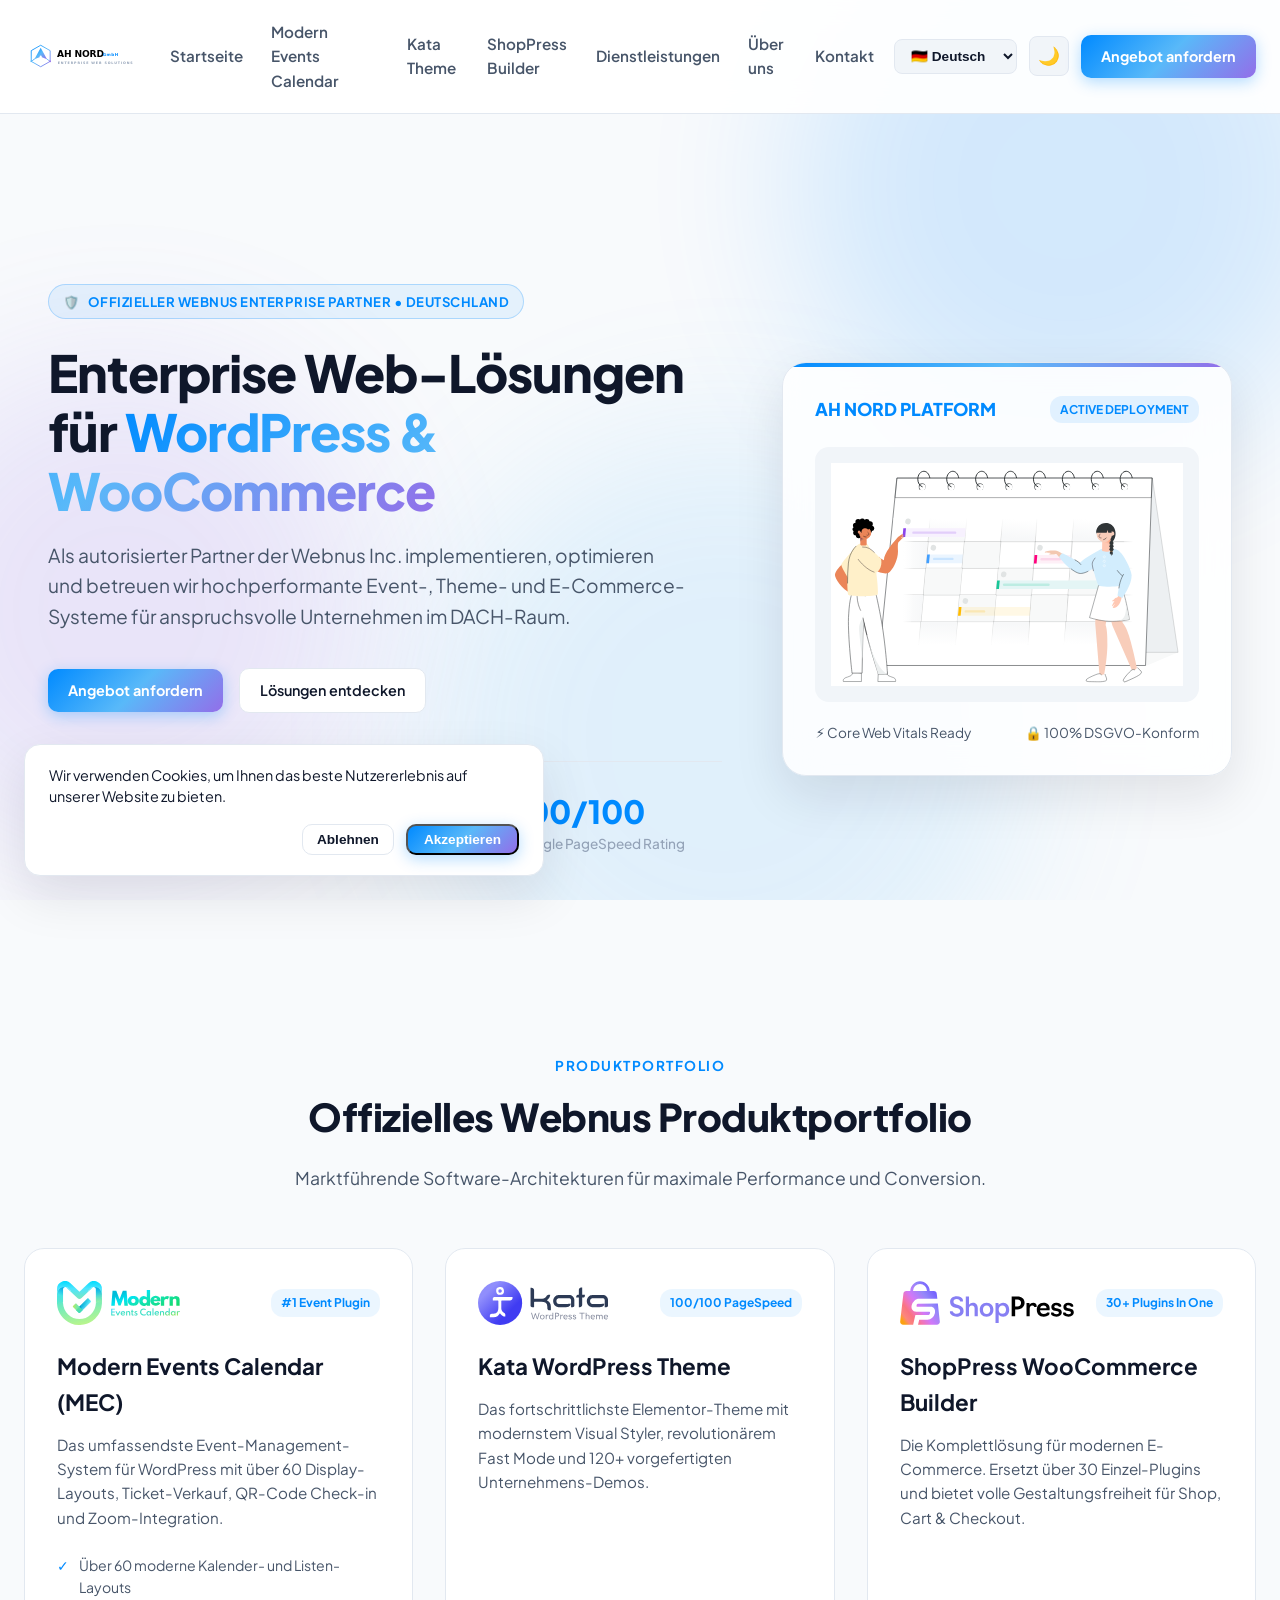
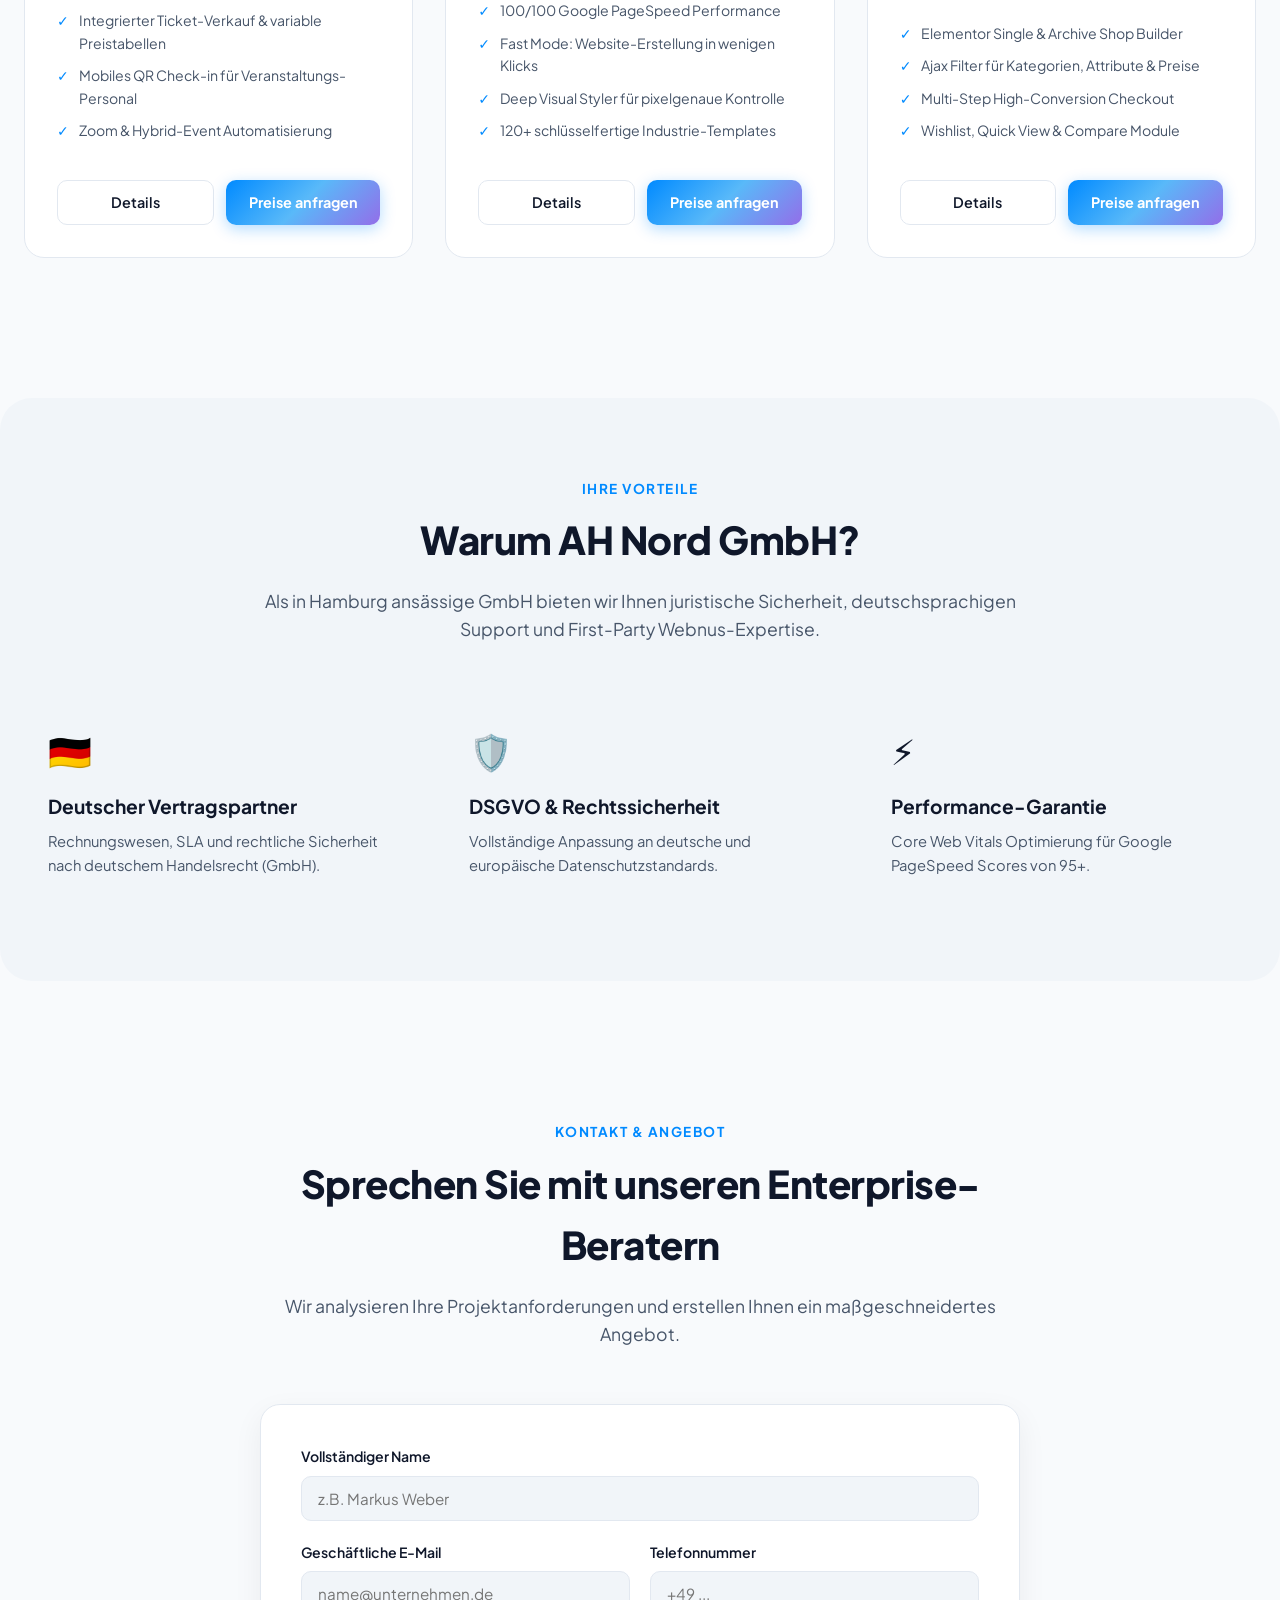
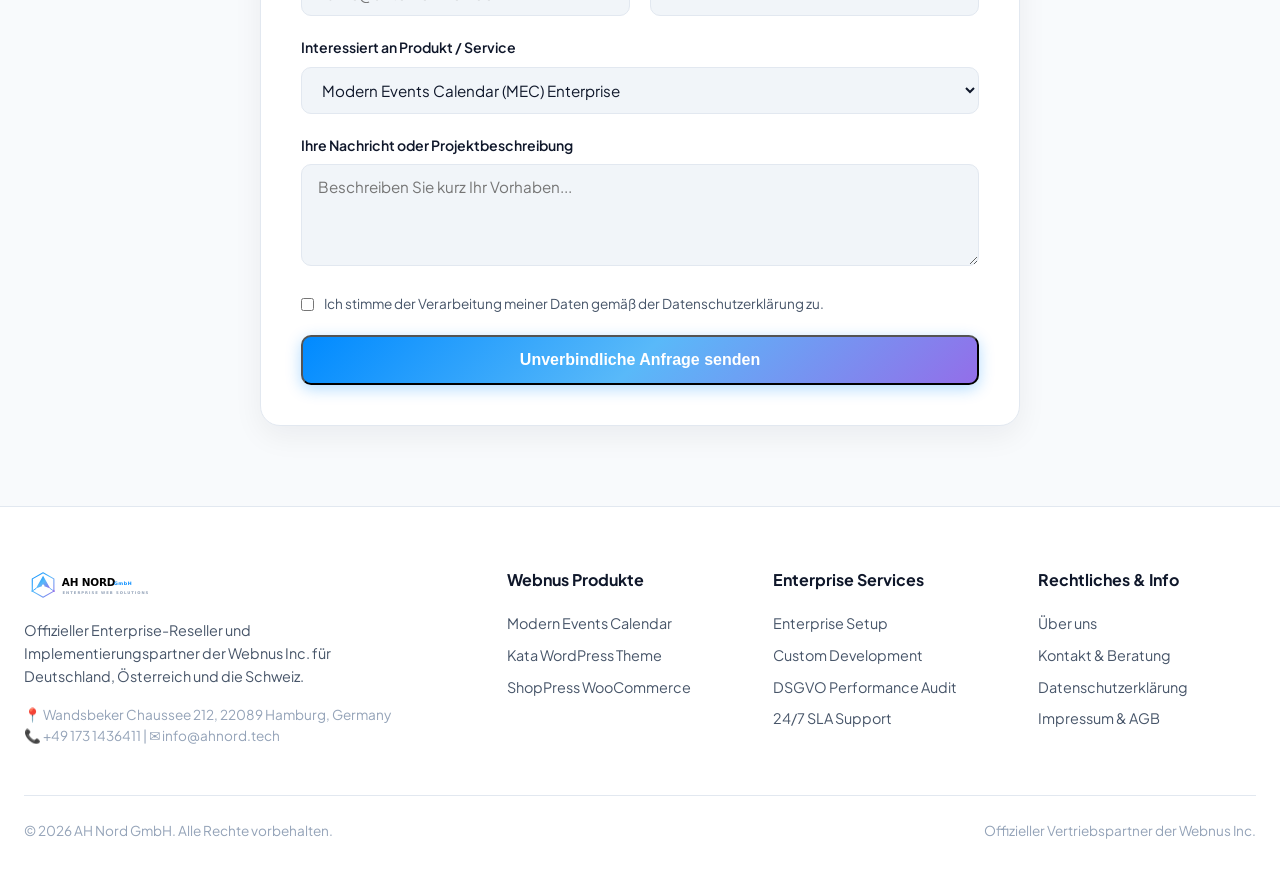
==== index.html @ e6a7c36a "Initial release: AH Nord GmbH official Webnus partner platform" ====
<!DOCTYPE html>
<html lang="de" data-theme="light">
<head>
  <meta charset="UTF-8">
  <meta name="viewport" content="width=device-width, initial-scale=1.0">
  <title>Enterprise Web Solutions & Webnus Partner | AH Nord GmbH</title>
  <meta name="description" content="AH Nord GmbH — Offizieller Enterprise Partner & Reseller von Webnus in Deutschland. Modern Events Calendar, Kata Theme und ShopPress WooCommerce Builder.">
  <link rel="icon" type="image/svg+xml" href="./img/favicon.svg">
  
  <!-- Open Graph / Meta -->
  <meta property="og:type" content="website">
  <meta property="og:title" content="Enterprise Web Solutions & Webnus Partner | AH Nord GmbH">
  <meta property="og:description" content="Offizieller Vertrieb und Integration von Webnus Enterprise Lösungen in Deutschland.">
  <meta property="og:image" content="./img/og-image.svg">
  
  <!-- Fonts & Styles -->
  <link rel="preconnect" href="https://fonts.googleapis.com">
  <link rel="preconnect" href="https://fonts.gstatic.com" crossorigin>
  <link href="https://fonts.googleapis.com/css2?family=Plus+Jakarta+Sans:wght@400;500;600;700;800;900&display=swap" rel="stylesheet">
  <link rel="stylesheet" href="./css/style.css">
</head>
<body>
  <!-- Ambient Animation Backdrop -->
  <div class="canvas-backdrop">
    <div class="shape-blob shape-1"></div>
    <div class="shape-blob shape-2"></div>
    <div class="shape-blob shape-3"></div>
  </div>

  <!-- Header -->
  <header class="site-header">
    <div class="header-container">
      <a href="./index.html" class="brand-link">
        <img src="./img/logo.svg" alt="AH Nord GmbH Logo" class="brand-logo">
      </a>
      
      <nav class="main-nav">
        <a href="./index.html" class="nav-link" data-i18n="nav_home">Startseite</a>
        <a href="./pages/modern-events-calendar.html" class="nav-link" data-i18n="nav_mec">MEC Calendar</a>
        <a href="./pages/kata-theme.html" class="nav-link" data-i18n="nav_kata">Kata Theme</a>
        <a href="./pages/shoppress.html" class="nav-link" data-i18n="nav_shoppress">ShopPress</a>
        <a href="./pages/services.html" class="nav-link" data-i18n="nav_services">Dienstleistungen</a>
        <a href="./pages/about.html" class="nav-link" data-i18n="nav_about">Über uns</a>
        <a href="./pages/contact.html" class="nav-link" data-i18n="nav_contact">Kontakt</a>
      </nav>
      
      <div class="header-actions">
        <select id="langSelect" class="lang-select" aria-label="Sprachauswahl">
          <option value="de">🇩🇪 Deutsch</option>
          <option value="en">🇬🇧 English</option>
          <option value="fr">🇫🇷 Français</option>
        </select>
        <button id="themeToggle" class="theme-toggle" aria-label="Farbschema umschalten">🌙</button>
        <a href="./pages/contact.html" class="btn-cta" data-i18n="btn_quote">Angebot anfordern</a>
      </div>
    </div>
  </header>
  <main class="main-wrapper">

    <!-- Hero Section -->
    <section class="hero-section">
      <div class="section-container hero-grid">
        <div>
          <div class="hero-badge">
            <span>🛡️</span>
            <span data-i18n="badge_official">Offizieller Webnus Enterprise Partner • Deutschland</span>
          </div>
          <h1 class="hero-title">
            Enterprise Web-Lösungen für <span class="gradient-text">WordPress & WooCommerce</span>
          </h1>
          <p class="hero-subtitle" data-i18n="hero_subtitle">
            Als autorisierter Partner der Webnus Inc. implementieren, optimieren und betreuen wir hochperformante Event-, Theme- und E-Commerce-Systeme für anspruchsvolle Unternehmen im DACH-Raum.
          </p>
          <div class="hero-buttons">
            <a href="./pages/contact.html" class="btn-cta" data-i18n="btn_quote">Angebot anfordern</a>
            <a href="#products" class="btn-secondary" data-i18n="btn_explore">Produkte entdecken</a>
          </div>
          <div class="hero-stats">
            <div>
              <div class="stat-val">200k+</div>
              <div class="stat-label" data-i18n="stat_installs">Aktive Webnus-Nutzer</div>
            </div>
            <div>
              <div class="stat-val">99.9%</div>
              <div class="stat-label" data-i18n="stat_uptime">SLA Support-Verfügbarkeit</div>
            </div>
            <div>
              <div class="stat-val">100/100</div>
              <div class="stat-label">Google PageSpeed Rating</div>
            </div>
          </div>
        </div>
        
        <div class="hero-visual">
          <div class="visual-card-glass">
            <div style="display:flex; justify-content:space-between; align-items:center; margin-bottom:24px;">
              <span style="font-weight:800; font-size:1.1rem; color:var(--primary-blue);">AH NORD PLATFORM</span>
              <span style="background:rgba(0,138,255,0.1); color:var(--primary-blue); font-size:0.75rem; font-weight:700; padding:4px 10px; border-radius:12px;">ACTIVE DEPLOYMENT</span>
            </div>
            <img src="./img/mec-hero.svg" alt="MEC Calendar Platform" style="margin-bottom:20px; border-radius:14px; background:var(--bg-surface-alt); padding:16px;">
            <div style="display:flex; justify-content:space-between; align-items:center; font-size:0.85rem; color:var(--text-secondary);">
              <span>⚡ Core Web Vitals Ready</span>
              <span>🔒 100% DSGVO-Konform</span>
            </div>
          </div>
        </div>
      </div>
    </section>

    <!-- Products Showcase -->
    <section id="products" class="section-container" style="padding-top:40px;">
      <div class="section-header">
        <span class="section-tag">PRODUKTPORTFOLIO</span>
        <h2 class="section-title" data-i18n="products_heading">Offizielles Webnus Produktportfolio</h2>
        <p class="section-sub" data-i18n="products_sub">
          Marktführende Software-Architekturen für maximale Performance und Conversion.
        </p>
      </div>
      
      <div class="cards-grid-3">
        <!-- MEC -->
        <div class="product-card">
          <div class="product-card-top">
            <img src="./img/mec-logo.svg" alt="Modern Events Calendar" class="product-logo-img">
            <span class="product-badge">#1 Event Plugin</span>
          </div>
          <h3 class="product-card-title">Modern Events Calendar (MEC)</h3>
          <p class="product-card-desc">
            Das umfassendste Event-Management-System für WordPress mit über 60 Display-Layouts, Ticket-Verkauf, QR-Code Check-in und Zoom-Integration.
          </p>
          <ul class="feature-list">
            <li>Über 60 moderne Kalender- und Listen-Layouts</li>
            <li>Integrierter Ticket-Verkauf & variable Preistabellen</li>
            <li>Mobiles QR Check-in für Veranstaltungs-Personal</li>
            <li>Zoom & Hybrid-Event Automatisierung</li>
          </ul>
          <div style="display:flex; gap:12px; margin-top:auto;">
            <a href="./pages/modern-events-calendar.html" class="btn-secondary" style="flex:1; justify-content:center;">Details</a>
            <a href="./pages/contact.html" class="btn-cta" style="flex:1; justify-content:center;">Preise anfragen</a>
          </div>
        </div>

        <!-- Kata Theme -->
        <div class="product-card">
          <div class="product-card-top">
            <img src="./img/kata-logo.svg" alt="Kata WordPress Theme" class="product-logo-img">
            <span class="product-badge">100/100 PageSpeed</span>
          </div>
          <h3 class="product-card-title">Kata WordPress Theme</h3>
          <p class="product-card-desc">
            Das fortschrittlichste Elementor-Theme mit modernstem Visual Styler, revolutionärem Fast Mode und 120+ vorgefertigten Unternehmens-Demos.
          </p>
          <ul class="feature-list">
            <li>100/100 Google PageSpeed Performance</li>
            <li>Fast Mode: Website-Erstellung in wenigen Klicks</li>
            <li>Deep Visual Styler für pixelgenaue Kontrolle</li>
            <li>120+ schlüsselfertige Industrie-Templates</li>
          </ul>
          <div style="display:flex; gap:12px; margin-top:auto;">
            <a href="./pages/kata-theme.html" class="btn-secondary" style="flex:1; justify-content:center;">Details</a>
            <a href="./pages/contact.html" class="btn-cta" style="flex:1; justify-content:center;">Preise anfragen</a>
          </div>
        </div>

        <!-- ShopPress -->
        <div class="product-card">
          <div class="product-card-top">
            <img src="./img/shoppress-logo.svg" alt="ShopPress Builder" class="product-logo-img">
            <span class="product-badge">30+ Plugins In One</span>
          </div>
          <h3 class="product-card-title">ShopPress WooCommerce Builder</h3>
          <p class="product-card-desc">
            Die Komplettlösung für modernen E-Commerce. Ersetzt über 30 Einzel-Plugins und bietet volle Gestaltungsfreiheit für Shop, Cart & Checkout.
          </p>
          <ul class="feature-list">
            <li>Elementor Single & Archive Shop Builder</li>
            <li>Ajax Filter für Kategorien, Attribute & Preise</li>
            <li>Multi-Step High-Conversion Checkout</li>
            <li>Wishlist, Quick View & Compare Module</li>
          </ul>
          <div style="display:flex; gap:12px; margin-top:auto;">
            <a href="./pages/shoppress.html" class="btn-secondary" style="flex:1; justify-content:center;">Details</a>
            <a href="./pages/contact.html" class="btn-cta" style="flex:1; justify-content:center;">Preise anfragen</a>
          </div>
        </div>
      </div>
    </section>

    <!-- Why AH Nord -->
    <section class="section-container" style="background:var(--bg-surface-alt); border-radius:32px; margin-top:60px; margin-bottom:60px;">
      <div class="section-header">
        <span class="section-tag">IHRE VORTEILE</span>
        <h2 class="section-title" data-i18n="why_heading">Warum AH Nord GmbH?</h2>
        <p class="section-sub">
          Als in Hamburg ansässige GmbH bieten wir Ihnen juristische Sicherheit, deutschsprachigen Support und First-Party Webnus-Expertise.
        </p>
      </div>
      
      <div class="cards-grid-3">
        <div style="padding:24px;">
          <div style="font-size:2.2rem; margin-bottom:12px;">🇩🇪</div>
          <h4 style="font-size:1.2rem; font-weight:700; margin-bottom:8px;" data-i18n="why_4_title">Deutscher Vertragspartner</h4>
          <p style="color:var(--text-secondary); font-size:0.92rem;" data-i18n="why_4_desc">
            Rechnungswesen, SLA und rechtliche Sicherheit nach deutschem Handelsrecht (GmbH).
          </p>
        </div>
        <div style="padding:24px;">
          <div style="font-size:2.2rem; margin-bottom:12px;">🛡️</div>
          <h4 style="font-size:1.2rem; font-weight:700; margin-bottom:8px;" data-i18n="why_2_title">DSGVO & Rechtssicherheit</h4>
          <p style="color:var(--text-secondary); font-size:0.92rem;" data-i18n="why_2_desc">
            Vollständige Anpassung an deutsche und europäische Datenschutzstandards.
          </p>
        </div>
        <div style="padding:24px;">
          <div style="font-size:2.2rem; margin-bottom:12px;">⚡</div>
          <h4 style="font-size:1.2rem; font-weight:700; margin-bottom:8px;" data-i18n="why_3_title">Performance-Garantie</h4>
          <p style="color:var(--text-secondary); font-size:0.92rem;" data-i18n="why_3_desc">
            Core Web Vitals Optimierung für Google PageSpeed Scores von 95+.
          </p>
        </div>
      </div>
    </section>

    <!-- Contact Form Section -->
    <section id="contact" class="section-container">
      <div class="section-header">
        <span class="section-tag">KONTAKT & ANGEBOT</span>
        <h2 class="section-title" data-i18n="contact_heading">Sprechen Sie mit unseren Enterprise-Beratern</h2>
        <p class="section-sub" data-i18n="contact_sub">
          Wir analysieren Ihre Projektanforderungen und erstellen Ihnen ein maßgeschneidertes Angebot.
        </p>
      </div>

      <div style="max-width:760px; margin:0 auto;" class="form-card">
        <form onsubmit="handleContactSubmit(event)">
          <div class="form-group">
            <label class="form-label" data-i18n="form_name">Vollständiger Name</label>
            <input type="text" class="form-input" required placeholder="z.B. Markus Weber">
          </div>
          <div style="display:grid; grid-template-columns:1fr 1fr; gap:20px;">
            <div class="form-group">
              <label class="form-label" data-i18n="form_email">Geschäftliche E-Mail</label>
              <input type="email" class="form-input" required placeholder="name@unternehmen.de">
            </div>
            <div class="form-group">
              <label class="form-label" data-i18n="form_phone">Telefonnummer</label>
              <input type="tel" class="form-input" placeholder="+49 ...">
            </div>
          </div>
          <div class="form-group">
            <label class="form-label" data-i18n="form_product">Interessiert an Produkt / Service</label>
            <select class="form-select">
              <option value="mec">Modern Events Calendar (MEC) Enterprise</option>
              <option value="kata">Kata WordPress Multi-Purpose Theme</option>
              <option value="shoppress">ShopPress WooCommerce Builder Suite</option>
              <option value="custom">Custom Development & Schnittstellen</option>
              <option value="sla">24/7 SLA Support-Vertrag</option>
            </select>
          </div>
          <div class="form-group">
            <label class="form-label" data-i18n="form_msg">Ihre Nachricht oder Projektbeschreibung</label>
            <textarea class="form-textarea" rows="4" required placeholder="Beschreiben Sie kurz Ihr Vorhaben..."></textarea>
          </div>
          <div class="form-group" style="display:flex; align-items:flex-start; gap:10px;">
            <input type="checkbox" id="privacyCheck" required style="margin-top:5px;">
            <label for="privacyCheck" style="font-size:0.85rem; color:var(--text-secondary);" data-i18n="form_privacy">
              Ich stimme der Verarbeitung meiner Daten gemäß der Datenschutzerklärung zu.
            </label>
          </div>
          <button type="submit" class="btn-cta" style="width:100%; justify-content:center; padding:14px; font-size:1rem;" data-i18n="form_submit">
            Unverbindliche Anfrage senden
          </button>
        </form>
      </div>
    </section>

  </main>

  <!-- Sticky Mobile Action -->
  <div class="mobile-sticky-cta">
    <span style="font-weight:700; font-size:0.85rem;">AH Nord GmbH</span>
    <a href="./pages/contact.html" class="btn-cta" style="padding: 8px 16px; font-size: 0.8rem;" data-i18n="btn_quote">Angebot anfordern</a>
  </div>

  <!-- Cookie Consent -->
  <div id="cookieBanner" class="cookie-banner">
    <p style="font-size:0.9rem; line-height:1.5;" data-i18n="cookie_text">
      Wir verwenden Cookies, um Ihnen das beste Nutzererlebnis auf unserer Website zu bieten.
    </p>
    <div style="display:flex; gap:12px; justify-content:flex-end;">
      <button onclick="declineCookies()" class="btn-secondary" style="padding:6px 14px; font-size:0.85rem;" data-i18n="cookie_decline">Ablehnen</button>
      <button onclick="acceptCookies()" class="btn-cta" style="padding:6px 16px; font-size:0.85rem;" data-i18n="cookie_accept">Akzeptieren</button>
    </div>
  </div>

  <!-- Footer -->
  <footer class="site-footer">
    <div class="footer-grid">
      <div>
        <img src="./img/logo.svg" alt="AH Nord GmbH Logo" style="height:36px; margin-bottom:16px;">
        <p style="color:var(--text-secondary); font-size:0.9rem; margin-bottom:16px; max-width:320px;">
          Offizieller Enterprise-Reseller und Implementierungspartner der Webnus Inc. für Deutschland, Österreich und die Schweiz.
        </p>
        <p style="font-size:0.85rem; color:var(--text-muted);">
          📍 Wandsbeker Chaussee 212, 22089 Hamburg, Germany<br>
          📞 +49 173 1436411 | ✉️ info@ahnord.tech
        </p>
      </div>
      <div>
        <h4 style="font-size:1rem; font-weight:700; margin-bottom:16px;">Webnus Produkte</h4>
        <ul style="list-style:none; font-size:0.9rem; line-height:2.2;">
          <li><a href="./pages/modern-events-calendar.html" style="color:var(--text-secondary);">Modern Events Calendar</a></li>
          <li><a href="./pages/kata-theme.html" style="color:var(--text-secondary);">Kata WordPress Theme</a></li>
          <li><a href="./pages/shoppress.html" style="color:var(--text-secondary);">ShopPress WooCommerce</a></li>
        </ul>
      </div>
      <div>
        <h4 style="font-size:1rem; font-weight:700; margin-bottom:16px;">Enterprise Services</h4>
        <ul style="list-style:none; font-size:0.9rem; line-height:2.2;">
          <li><a href="./pages/services.html" style="color:var(--text-secondary);">Enterprise Setup</a></li>
          <li><a href="./pages/services.html" style="color:var(--text-secondary);">Custom Development</a></li>
          <li><a href="./pages/services.html" style="color:var(--text-secondary);">DSGVO Performance Audit</a></li>
          <li><a href="./pages/services.html" style="color:var(--text-secondary);">24/7 SLA Support</a></li>
        </ul>
      </div>
      <div>
        <h4 style="font-size:1rem; font-weight:700; margin-bottom:16px;">Rechtliches & Info</h4>
        <ul style="list-style:none; font-size:0.9rem; line-height:2.2;">
          <li><a href="./pages/about.html" style="color:var(--text-secondary);">Über uns</a></li>
          <li><a href="./pages/contact.html" style="color:var(--text-secondary);">Kontakt & Beratung</a></li>
          <li><a href="./pages/privacy.html" style="color:var(--text-secondary);">Datenschutzerklärung</a></li>
          <li><a href="./pages/terms.html" style="color:var(--text-secondary);">Impressum & AGB</a></li>
        </ul>
      </div>
    </div>
    <div class="footer-bottom">
      <span>© 2026 AH Nord GmbH. Alle Rechte vorbehalten.</span>
      <span>Offizieller Vertriebspartner der Webnus Inc.</span>
    </div>
  </footer>

  <script src="./js/main.js"></script>
</body>
</html>
---- css/style.css ----
/* AH Nord GmbH Enterprise Design System */
:root {
  --primary-blue: #008AFF;
  --secondary-cyan: #59B9F9;
  --accent-purple: #936EE9;
  --brand-gradient: linear-gradient(135deg, #008AFF 0%, #59B9F9 50%, #936EE9 100%);
  --brand-gradient-hover: linear-gradient(135deg, #0077E0 0%, #48AAF0 50%, #825BD8 100%);
  
  /* Light Theme (Default) */
  --bg-body: #F8FAFC;
  --bg-surface: #FFFFFF;
  --bg-surface-alt: #F1F5F9;
  --bg-surface-glass: rgba(255, 255, 255, 0.85);
  --border-color: #E2E8F0;
  --border-light: #F1F5F9;
  --text-primary: #0F172A;
  --text-secondary: #475569;
  --text-muted: #94A3B8;
  --shadow-sm: 0 2px 8px rgba(15, 23, 42, 0.04);
  --shadow-md: 0 10px 30px rgba(15, 23, 42, 0.06);
  --shadow-lg: 0 20px 50px rgba(15, 23, 42, 0.1);
  --header-bg: rgba(255, 255, 255, 0.92);
  --card-glow: rgba(0, 138, 255, 0.08);
}

[data-theme="dark"] {
  --bg-body: #070B14;
  --bg-surface: #0E1626;
  --bg-surface-alt: #131E33;
  --bg-surface-glass: rgba(14, 22, 38, 0.85);
  --border-color: #1E293B;
  --border-light: #2A384F;
  --text-primary: #F8FAFC;
  --text-secondary: #94A3B8;
  --text-muted: #64748B;
  --shadow-sm: 0 2px 8px rgba(0, 0, 0, 0.4);
  --shadow-md: 0 10px 30px rgba(0, 0, 0, 0.5);
  --shadow-lg: 0 20px 50px rgba(0, 0, 0, 0.7);
  --header-bg: rgba(7, 11, 20, 0.92);
  --card-glow: rgba(0, 138, 255, 0.18);
}

*, *::before, *::after {
  box-sizing: border-box;
  margin: 0;
  padding: 0;
}

html {
  font-family: 'Plus Jakarta Sans', system-ui, -apple-system, BlinkMacSystemFont, 'Segoe UI', Roboto, sans-serif;
  font-size: 16px;
  scroll-behavior: smooth;
  width: 100%;
  max-width: 100vw;
  overflow-x: hidden;
}

body {
  background-color: var(--bg-body);
  color: var(--text-primary);
  line-height: 1.6;
  min-height: 100vh;
  display: flex;
  flex-direction: column;
  transition: background-color 0.3s ease, color 0.3s ease;
  overflow-x: hidden;
  width: 100%;
  max-width: 100vw;
}

img, svg {
  max-width: 100%;
  height: auto;
  display: block;
}

a {
  color: inherit;
  text-decoration: none;
}

/* Floating Shapes & Background Canvas */
.canvas-backdrop {
  position: fixed;
  top: 0;
  left: 0;
  width: 100vw;
  height: 100vh;
  pointer-events: none;
  z-index: 0;
  overflow: hidden;
}

.shape-blob {
  position: absolute;
  border-radius: 50%;
  filter: blur(80px);
  opacity: 0.15;
  animation: floatOrb 18s ease-in-out infinite alternate;
}

[data-theme="dark"] .shape-blob {
  opacity: 0.22;
}

.shape-1 {
  top: -10%;
  right: -5%;
  width: 550px;
  height: 550px;
  background: var(--primary-blue);
  animation-duration: 22s;
}

.shape-2 {
  top: 40%;
  left: -10%;
  width: 500px;
  height: 500px;
  background: var(--accent-purple);
  animation-duration: 26s;
  animation-delay: -5s;
}

.shape-3 {
  bottom: -15%;
  right: 20%;
  width: 600px;
  height: 600px;
  background: var(--secondary-cyan);
  animation-duration: 20s;
  animation-delay: -10s;
}

@keyframes floatOrb {
  0% { transform: translate(0, 0) scale(1); }
  50% { transform: translate(60px, 40px) scale(1.08); }
  100% { transform: translate(-40px, 80px) scale(0.95); }
}

/* Header & Navbar */
.site-header {
  position: sticky;
  top: 0;
  left: 0;
  width: 100%;
  background: var(--header-bg);
  backdrop-filter: blur(14px);
  -webkit-backdrop-filter: blur(14px);
  border-bottom: 1px solid var(--border-color);
  z-index: 1000;
  transition: all 0.3s ease;
}

.header-container {
  max-width: 1280px;
  margin: 0 auto;
  padding: 14px 24px;
  display: flex;
  align-items: center;
  justify-content: space-between;
  gap: 20px;
}

.brand-link {
  display: flex;
  align-items: center;
  gap: 12px;
}

.brand-logo {
  height: 40px;
  width: auto;
}

.main-nav {
  display: flex;
  align-items: center;
  gap: 28px;
}

.nav-link {
  font-size: 0.95rem;
  font-weight: 600;
  color: var(--text-secondary);
  transition: color 0.2s ease;
  position: relative;
  padding: 6px 0;
}

.nav-link:hover, .nav-link.active {
  color: var(--primary-blue);
}

.nav-link.active::after {
  content: '';
  position: absolute;
  bottom: 0;
  left: 0;
  width: 100%;
  height: 2px;
  background: var(--brand-gradient);
  border-radius: 2px;
}

.header-actions {
  display: flex;
  align-items: center;
  gap: 12px;
}

.lang-select, .theme-toggle {
  background: var(--bg-surface-alt);
  border: 1px solid var(--border-color);
  color: var(--text-primary);
  border-radius: 8px;
  padding: 8px 12px;
  font-size: 0.85rem;
  font-weight: 600;
  cursor: pointer;
  display: inline-flex;
  align-items: center;
  justify-content: center;
  transition: all 0.2s ease;
}

.theme-toggle {
  width: 40px;
  height: 40px;
  padding: 0;
  font-size: 1.1rem;
}

.lang-select:hover, .theme-toggle:hover {
  border-color: var(--primary-blue);
}

.btn-cta {
  background: var(--brand-gradient);
  color: #FFFFFF !important;
  font-weight: 700;
  font-size: 0.9rem;
  padding: 10px 20px;
  border-radius: 10px;
  box-shadow: 0 4px 15px rgba(0, 138, 255, 0.3);
  transition: transform 0.2s ease, box-shadow 0.2s ease;
  display: inline-flex;
  align-items: center;
  gap: 8px;
  white-space: nowrap;
}

.btn-cta:hover {
  transform: translateY(-2px);
  box-shadow: 0 6px 20px rgba(0, 138, 255, 0.45);
}

.btn-secondary {
  background: var(--bg-surface);
  border: 1px solid var(--border-color);
  color: var(--text-primary);
  font-weight: 600;
  font-size: 0.9rem;
  padding: 10px 20px;
  border-radius: 10px;
  transition: all 0.2s ease;
  display: inline-flex;
  align-items: center;
  gap: 8px;
}

.btn-secondary:hover {
  border-color: var(--primary-blue);
  color: var(--primary-blue);
  background: var(--bg-surface-alt);
}

/* Mobile Nav Toggle */
.mobile-toggle {
  display: none;
  background: transparent;
  border: none;
  color: var(--text-primary);
  font-size: 1.5rem;
  cursor: pointer;
  padding: 4px;
}

/* Layout Wrappers */
.main-wrapper {
  flex: 1;
  position: relative;
  z-index: 1;
}

.section-container {
  max-width: 1280px;
  margin: 0 auto;
  padding: 80px 24px;
}

.hero-section {
  padding: 90px 24px 80px;
  position: relative;
}

.hero-grid {
  display: grid;
  grid-template-columns: 1.2fr 0.8fr;
  align-items: center;
  gap: 60px;
}

.hero-badge {
  display: inline-flex;
  align-items: center;
  gap: 8px;
  background: rgba(0, 138, 255, 0.08);
  border: 1px solid rgba(0, 138, 255, 0.25);
  color: var(--primary-blue);
  font-weight: 700;
  font-size: 0.82rem;
  padding: 6px 14px;
  border-radius: 20px;
  margin-bottom: 24px;
  text-transform: uppercase;
  letter-spacing: 0.5px;
}

[data-theme="dark"] .hero-badge {
  background: rgba(0, 138, 255, 0.16);
  border-color: rgba(89, 185, 249, 0.35);
  color: var(--secondary-cyan);
}

.hero-title {
  font-size: 3.2rem;
  font-weight: 800;
  line-height: 1.15;
  letter-spacing: -1px;
  margin-bottom: 20px;
}

.gradient-text {
  background: var(--brand-gradient);
  -webkit-background-clip: text;
  -webkit-text-fill-color: transparent;
}

.hero-subtitle {
  font-size: 1.2rem;
  color: var(--text-secondary);
  line-height: 1.6;
  margin-bottom: 36px;
  max-width: 640px;
}

.hero-buttons {
  display: flex;
  align-items: center;
  gap: 16px;
  margin-bottom: 48px;
}

.hero-stats {
  display: grid;
  grid-template-columns: repeat(3, 1fr);
  gap: 24px;
  padding-top: 32px;
  border-top: 1px solid var(--border-color);
}

.stat-val {
  font-size: 2rem;
  font-weight: 800;
  color: var(--primary-blue);
  line-height: 1.1;
  margin-bottom: 4px;
}

.stat-label {
  font-size: 0.85rem;
  color: var(--text-muted);
  font-weight: 500;
}

.hero-visual {
  position: relative;
}

.visual-card-glass {
  background: var(--bg-surface-glass);
  backdrop-filter: blur(20px);
  border: 1px solid var(--border-color);
  border-radius: 24px;
  padding: 32px;
  box-shadow: var(--shadow-lg);
  position: relative;
  overflow: hidden;
}

.visual-card-glass::before {
  content: '';
  position: absolute;
  top: 0;
  left: 0;
  right: 0;
  height: 4px;
  background: var(--brand-gradient);
}

/* Section Common Styling */
.section-header {
  text-align: center;
  max-width: 760px;
  margin: 0 auto 56px;
}

.section-tag {
  color: var(--primary-blue);
  font-weight: 700;
  font-size: 0.85rem;
  letter-spacing: 1.5px;
  text-transform: uppercase;
  margin-bottom: 10px;
  display: block;
}

.section-title {
  font-size: 2.4rem;
  font-weight: 800;
  letter-spacing: -0.5px;
  margin-bottom: 16px;
}

.section-sub {
  font-size: 1.1rem;
  color: var(--text-secondary);
  line-height: 1.6;
}

/* Cards & Grids */
.cards-grid-3 {
  display: grid;
  grid-template-columns: repeat(auto-fit, minmax(min(100%, 340px), 1fr));
  gap: 32px;
}

.product-card {
  background: var(--bg-surface);
  border: 1px solid var(--border-color);
  border-radius: 20px;
  padding: 32px;
  display: flex;
  flex-direction: column;
  transition: transform 0.3s ease, box-shadow 0.3s ease, border-color 0.3s ease;
  position: relative;
  overflow: hidden;
}

.product-card:hover {
  transform: translateY(-6px);
  box-shadow: var(--shadow-lg);
  border-color: var(--primary-blue);
}

.product-card-top {
  display: flex;
  align-items: center;
  justify-content: space-between;
  margin-bottom: 24px;
}

.product-logo-img {
  height: 44px;
  width: auto;
}

.product-badge {
  background: rgba(0, 138, 255, 0.08);
  color: var(--primary-blue);
  font-size: 0.75rem;
  font-weight: 700;
  padding: 4px 10px;
  border-radius: 12px;
}

.product-card-title {
  font-size: 1.4rem;
  font-weight: 700;
  margin-bottom: 12px;
}

.product-card-desc {
  color: var(--text-secondary);
  font-size: 0.95rem;
  margin-bottom: 24px;
  flex-grow: 1;
}

.feature-list {
  list-style: none;
  margin-bottom: 28px;
}

.feature-list li {
  font-size: 0.88rem;
  color: var(--text-secondary);
  margin-bottom: 10px;
  display: flex;
  align-items: flex-start;
  gap: 10px;
}

.feature-list li::before {
  content: '✓';
  color: var(--primary-blue);
  font-weight: 800;
  flex-shrink: 0;
}

/* Forms */
.form-card {
  background: var(--bg-surface);
  border: 1px solid var(--border-color);
  border-radius: 20px;
  padding: 40px;
  box-shadow: var(--shadow-md);
}

.form-group {
  margin-bottom: 20px;
}

.form-label {
  display: block;
  font-size: 0.88rem;
  font-weight: 600;
  margin-bottom: 8px;
  color: var(--text-primary);
}

.form-input, .form-textarea, .form-select {
  width: 100%;
  padding: 12px 16px;
  border-radius: 10px;
  border: 1px solid var(--border-color);
  background: var(--bg-surface-alt);
  color: var(--text-primary);
  font-family: inherit;
  font-size: 0.95rem;
  transition: border-color 0.2s ease, box-shadow 0.2s ease;
}

.form-input:focus, .form-textarea:focus, .form-select:focus {
  outline: none;
  border-color: var(--primary-blue);
  box-shadow: 0 0 0 3px rgba(0, 138, 255, 0.15);
}

/* Cookie Banner */
.cookie-banner {
  position: fixed;
  bottom: 24px;
  left: 24px;
  right: 24px;
  max-width: 520px;
  background: var(--bg-surface);
  border: 1px solid var(--border-color);
  border-radius: 16px;
  padding: 20px 24px;
  box-shadow: var(--shadow-lg);
  z-index: 9999;
  display: flex;
  flex-direction: column;
  gap: 16px;
  transform: translateY(150%);
  transition: transform 0.4s cubic-bezier(0.16, 1, 0.3, 1);
}

.cookie-banner.visible {
  transform: translateY(0);
}

/* Mobile Sticky Bottom CTA */
.mobile-sticky-cta {
  display: none;
  position: fixed;
  bottom: 0;
  left: 0;
  right: 0;
  background: var(--header-bg);
  backdrop-filter: blur(14px);
  border-top: 1px solid var(--border-color);
  padding: 12px 20px;
  z-index: 900;
  justify-content: space-between;
  align-items: center;
}

/* Footer */
.site-footer {
  background: var(--bg-surface);
  border-top: 1px solid var(--border-color);
  padding: 60px 24px 30px;
  margin-top: auto;
}

.footer-grid {
  max-width: 1280px;
  margin: 0 auto;
  display: grid;
  grid-template-columns: 2fr 1fr 1fr 1fr;
  gap: 48px;
  margin-bottom: 48px;
}

.footer-bottom {
  max-width: 1280px;
  margin: 0 auto;
  padding-top: 24px;
  border-top: 1px solid var(--border-color);
  display: flex;
  align-items: center;
  justify-content: space-between;
  font-size: 0.85rem;
  color: var(--text-muted);
}

/* Responsive Breakpoints */
@media (max-width: 991px) {
  .hero-grid {
    grid-template-columns: 1fr;
    gap: 40px;
  }
  
  .hero-title {
    font-size: 2.4rem;
  }
  
  .main-nav {
    display: none;
  }
  
  .mobile-toggle {
    display: block;
  }
  
  .mobile-sticky-cta {
    display: flex;
  }
  
  .footer-grid {
    grid-template-columns: 1fr 1fr;
  }
}

@media (max-width: 640px) {
  .hero-title {
    font-size: 2rem;
  }
  
  .hero-buttons {
    flex-direction: column;
    align-items: stretch;
  }
  
  .hero-stats {
    grid-template-columns: 1fr;
    gap: 16px;
  }
  
  .footer-grid {
    grid-template-columns: 1fr;
  }
  
  .footer-bottom {
    flex-direction: column;
    gap: 12px;
    text-align: center;
  }
}
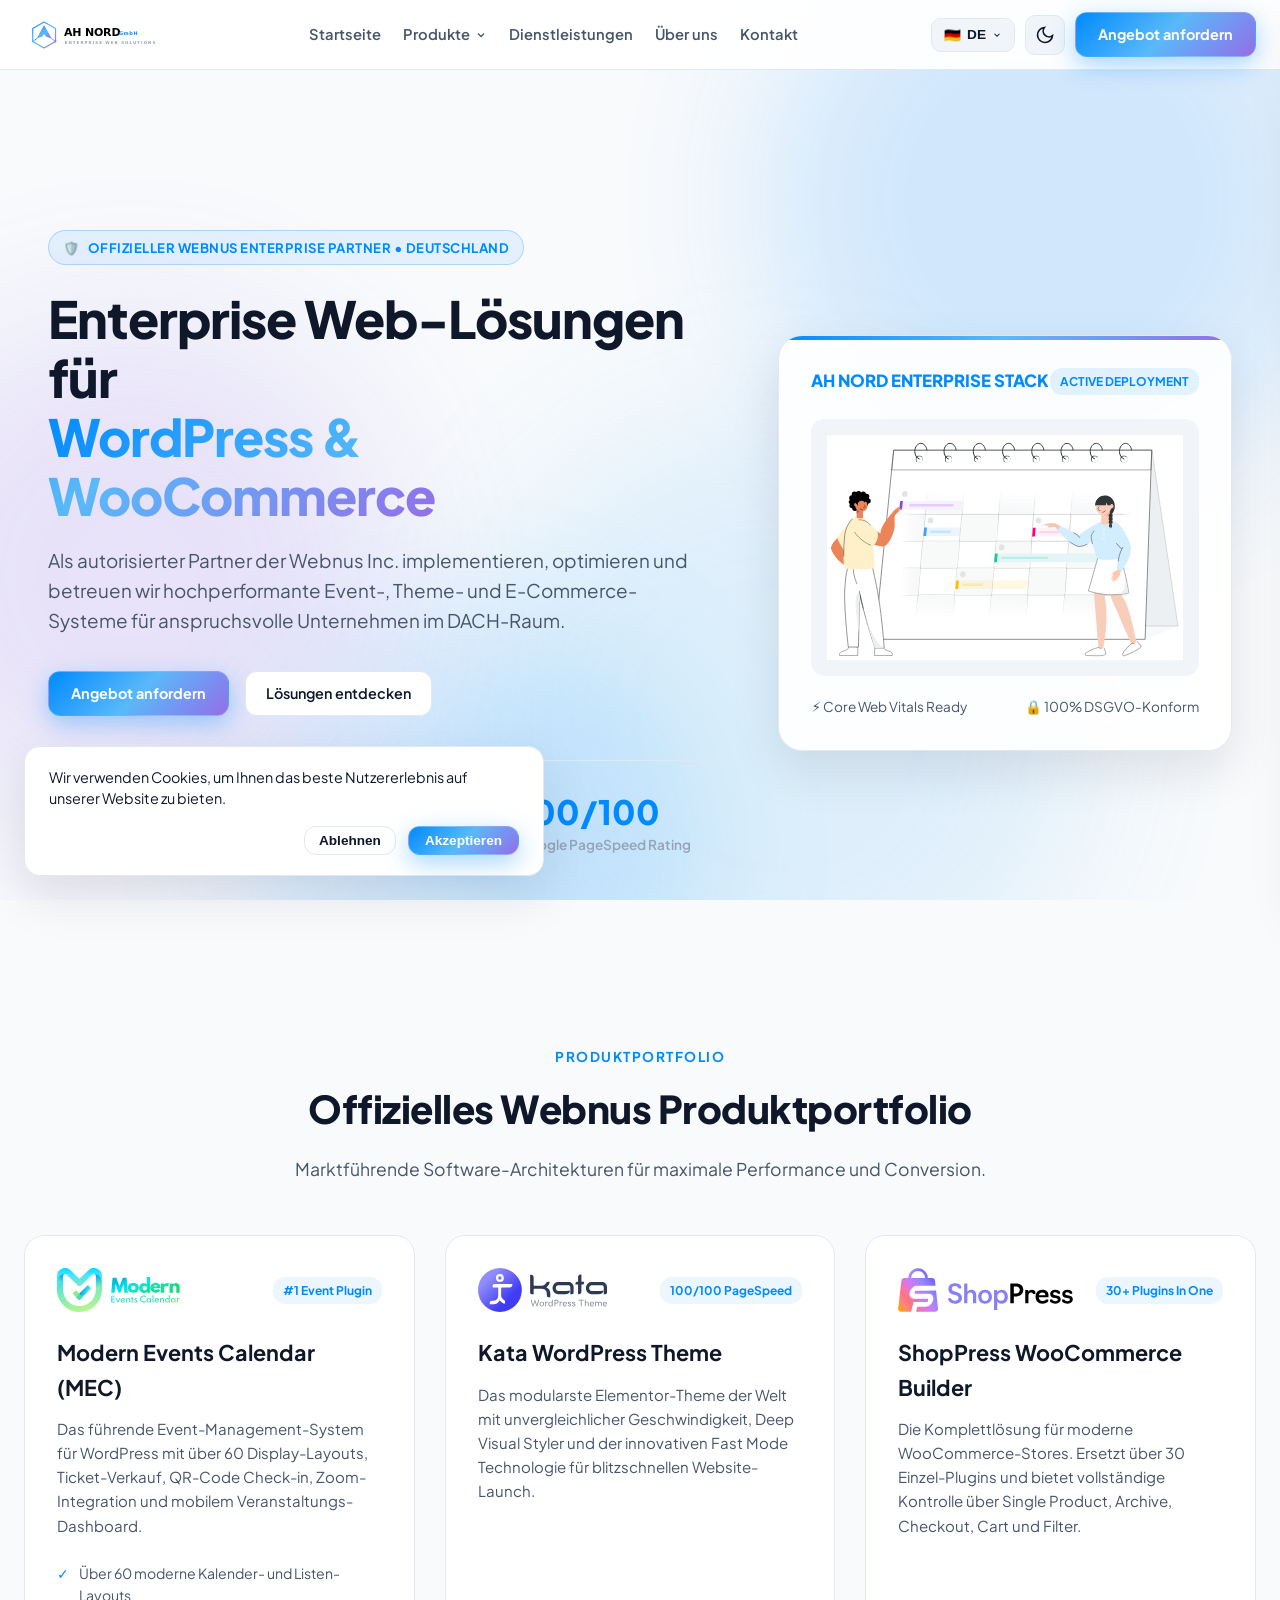
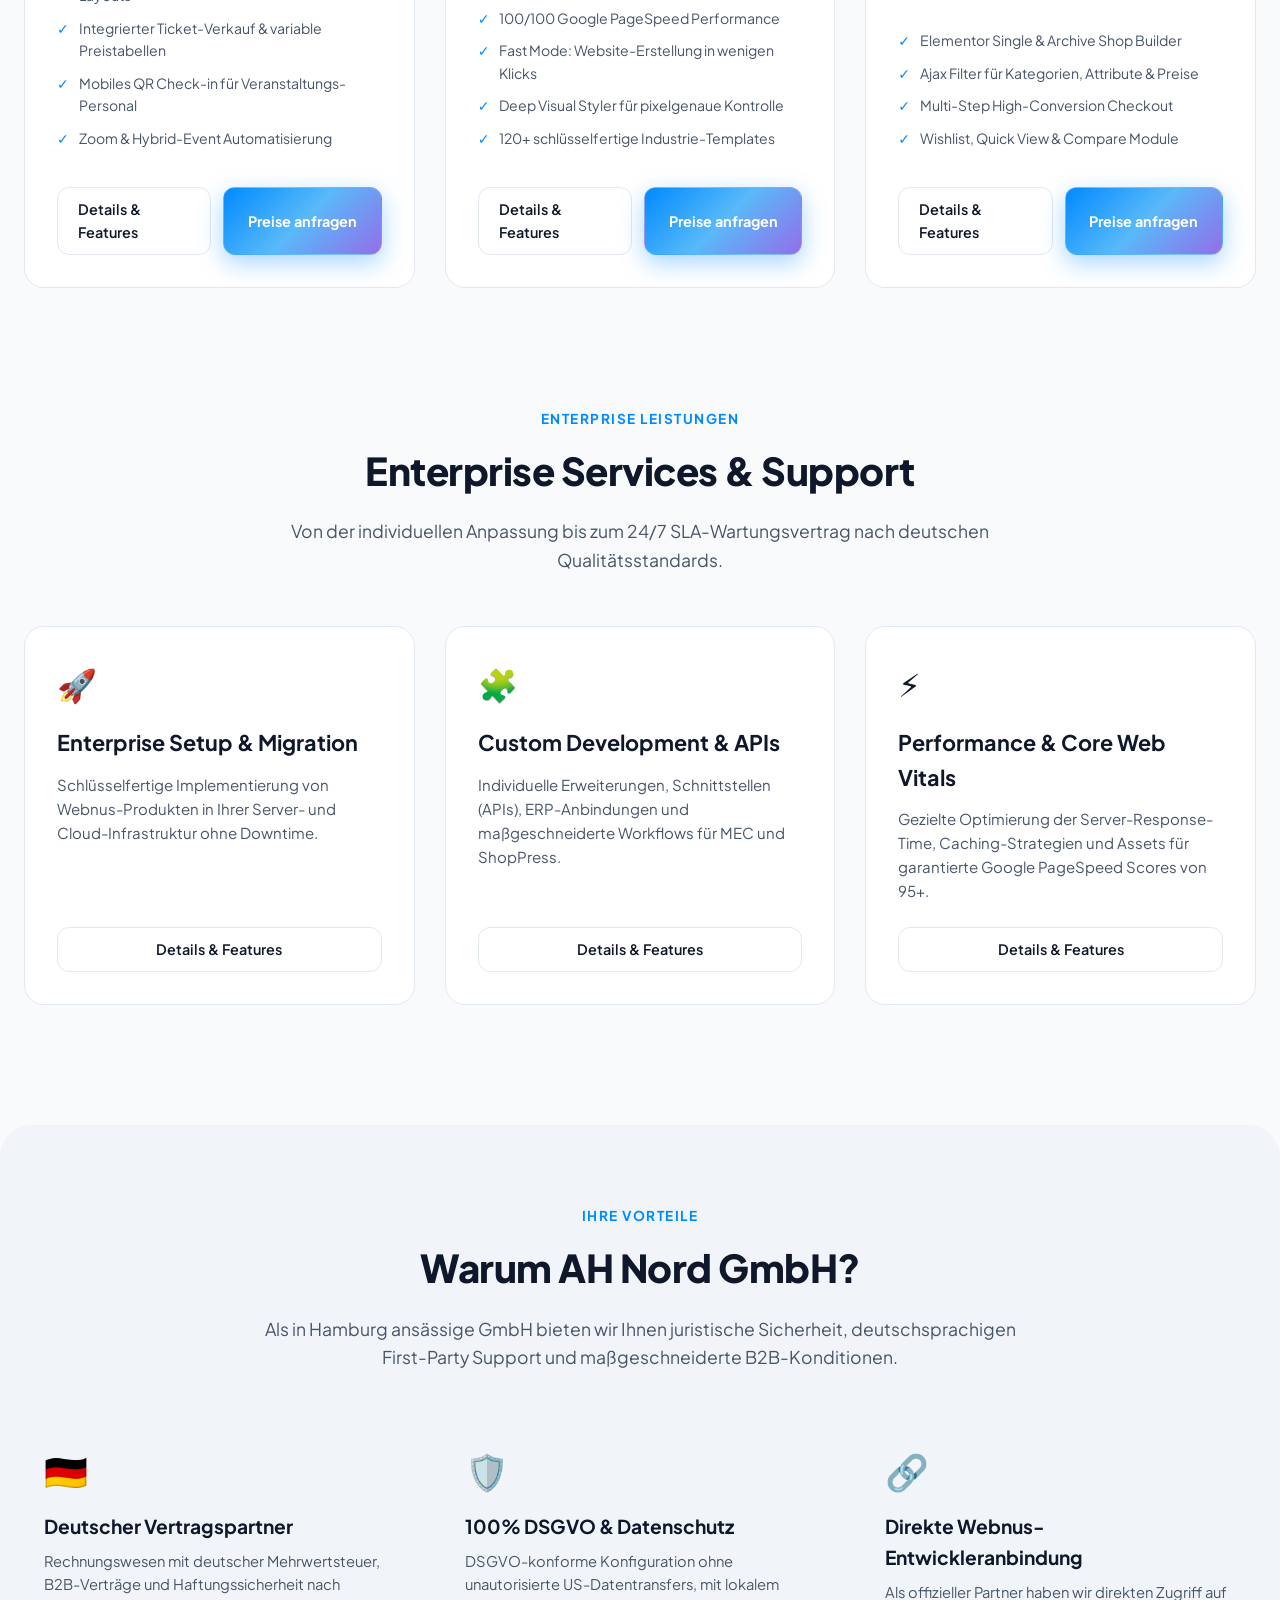
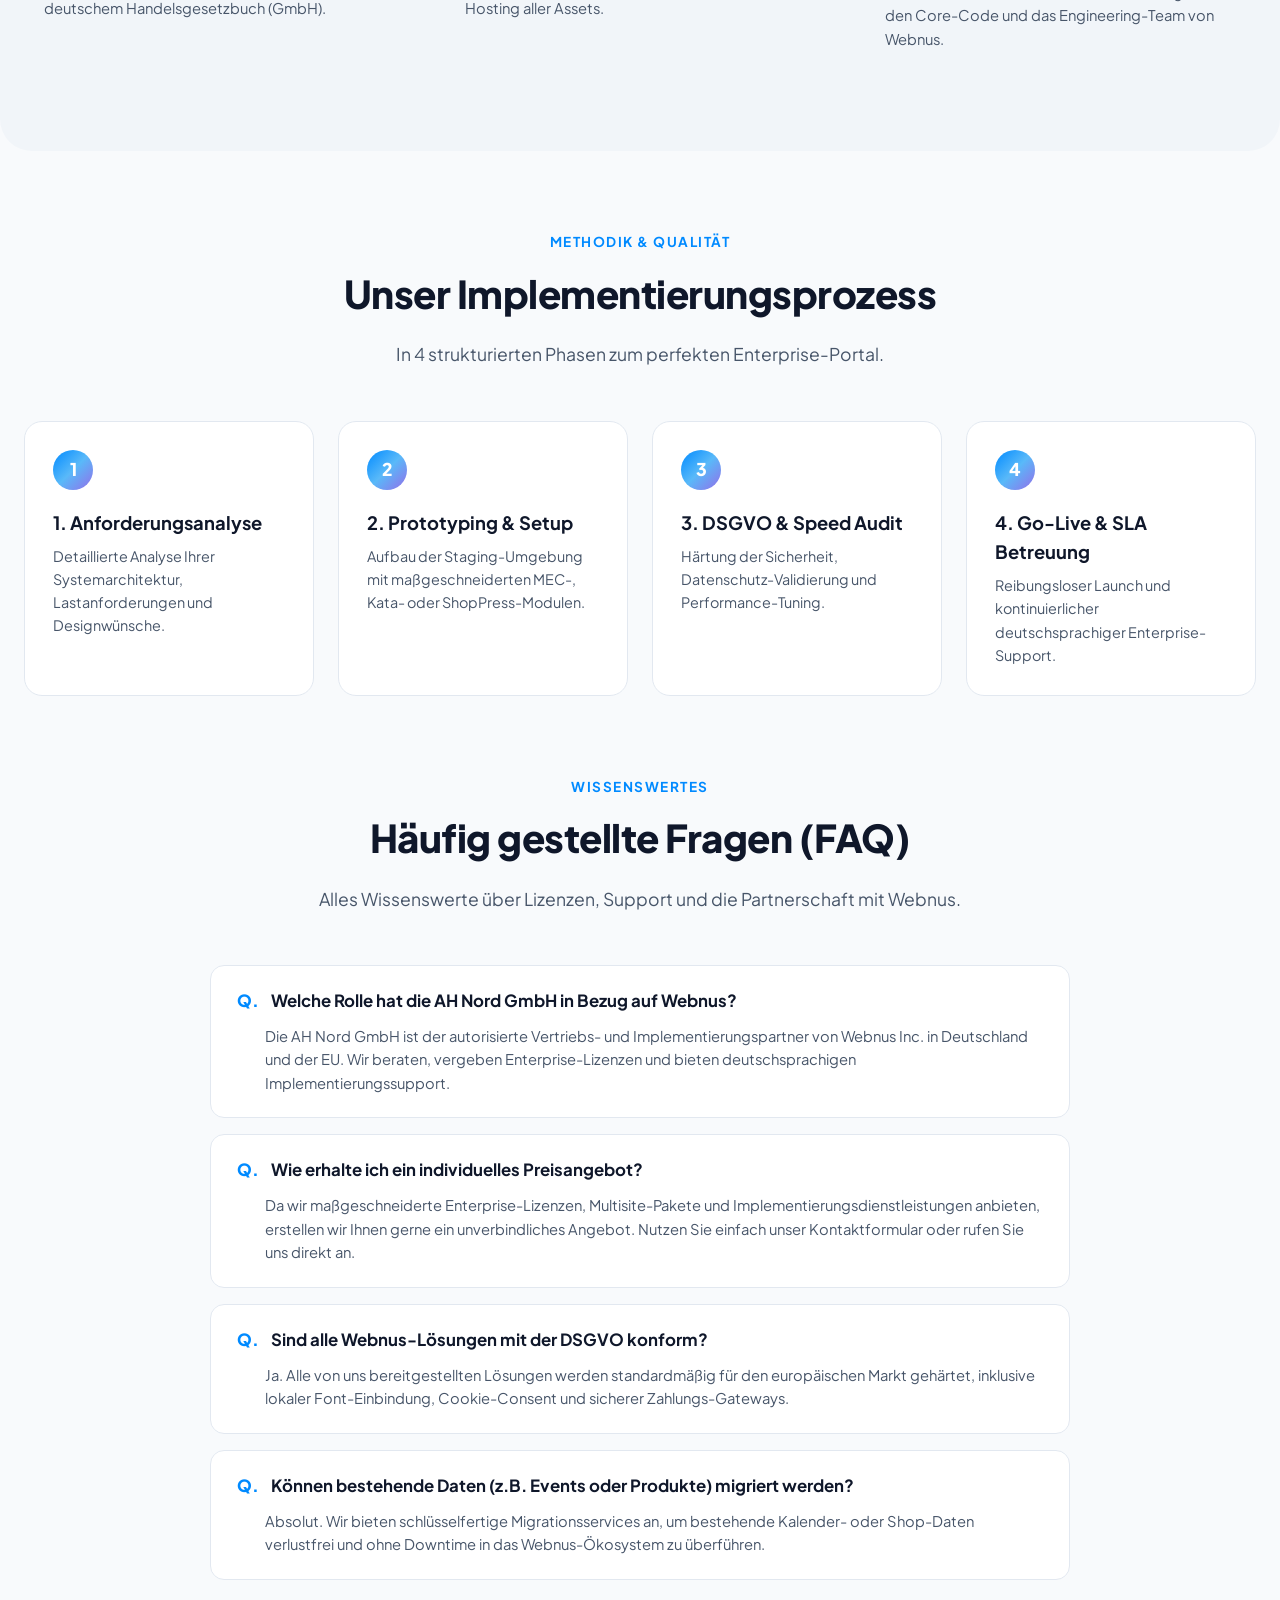
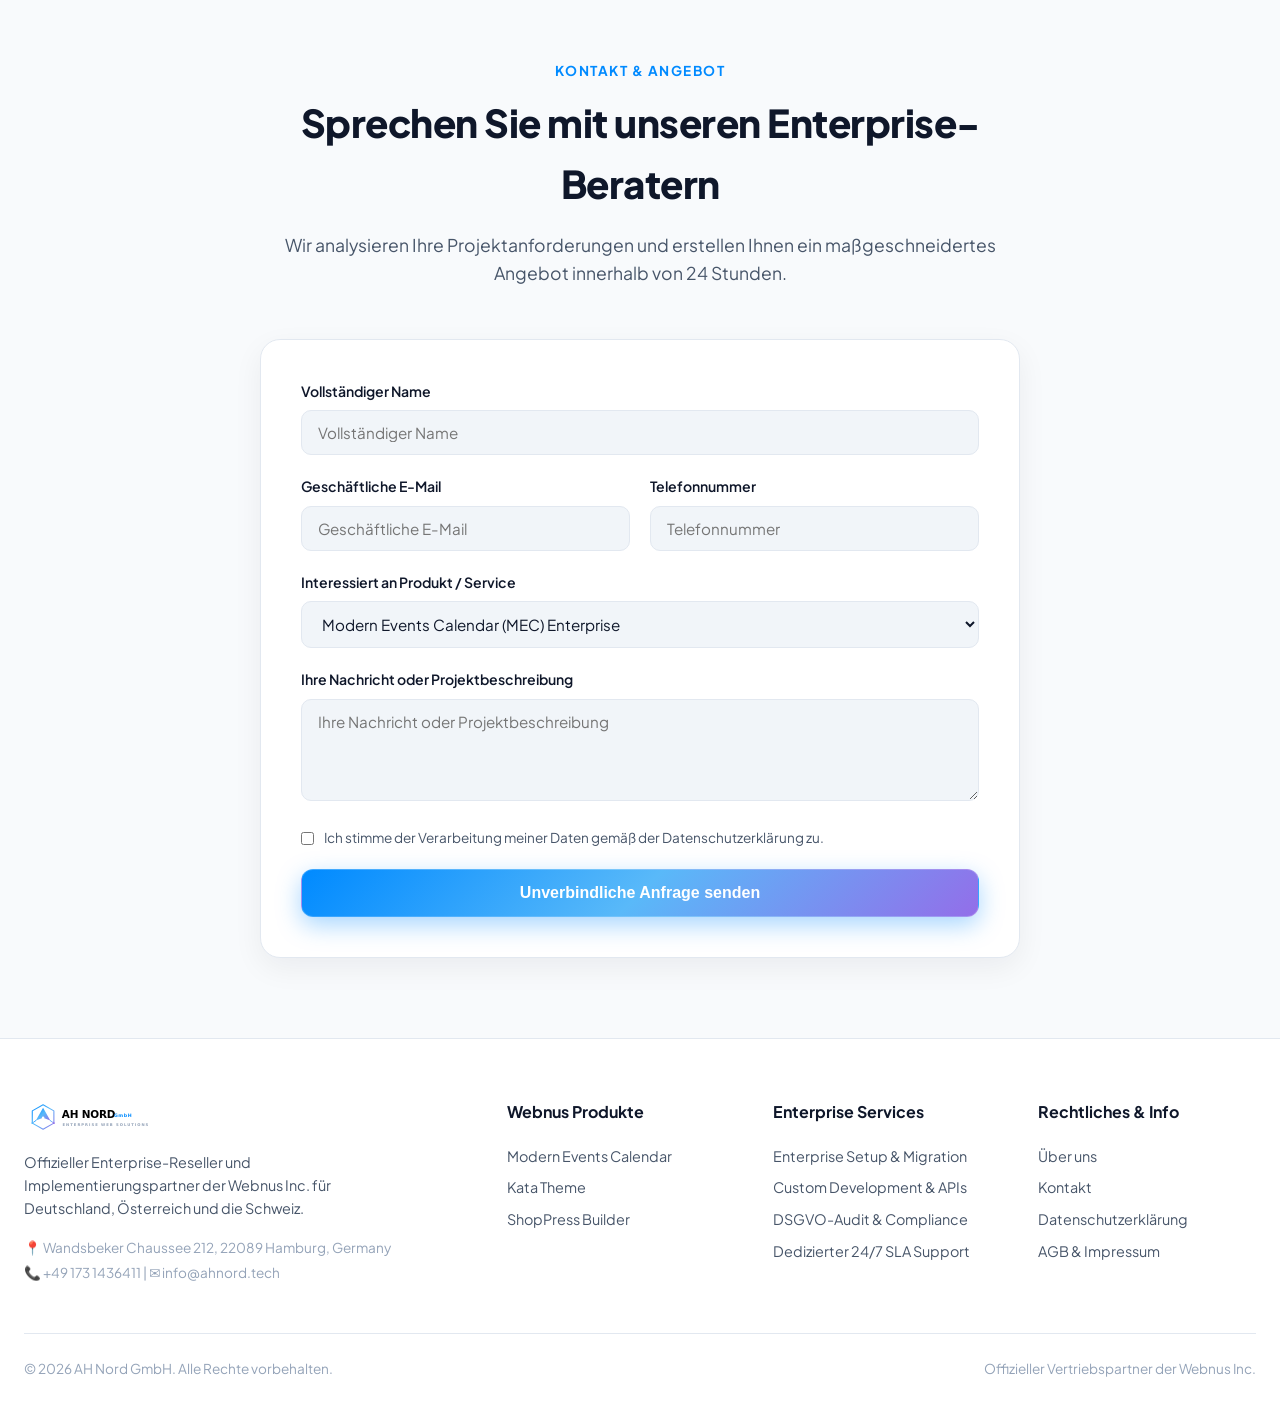
==== commit 1e1b84cd: "Comprehensive overhaul: 9 points completed (Header dropdown, full i18n, rich sections, floating shap" ====
--- a/index.html
+++ b/index.html
@@ -20,11 +20,12 @@
   <link rel="stylesheet" href="./css/style.css">
 </head>
 <body>
-  <!-- Ambient Animation Backdrop -->
+  <!-- Ambient Floating Animation Shapes -->
   <div class="canvas-backdrop">
     <div class="shape-blob shape-1"></div>
     <div class="shape-blob shape-2"></div>
     <div class="shape-blob shape-3"></div>
+    <div class="shape-blob shape-4"></div>
   </div>
 
   <!-- Header -->
@@ -34,27 +35,122 @@
         <img src="./img/logo.svg" alt="AH Nord GmbH Logo" class="brand-logo">
       </a>
       
+      <!-- Desktop Navigation with Products Dropdown -->
       <nav class="main-nav">
         <a href="./index.html" class="nav-link" data-i18n="nav_home">Startseite</a>
-        <a href="./pages/modern-events-calendar.html" class="nav-link" data-i18n="nav_mec">MEC Calendar</a>
-        <a href="./pages/kata-theme.html" class="nav-link" data-i18n="nav_kata">Kata Theme</a>
-        <a href="./pages/shoppress.html" class="nav-link" data-i18n="nav_shoppress">ShopPress</a>
+        
+        <div class="nav-dropdown-wrapper">
+          <a href="./index.html#products" class="nav-link nav-dropdown-trigger">
+            <span data-i18n="nav_products">Produkte</span>
+            <svg width="12" height="12" viewBox="0 0 24 24" fill="none" stroke="currentColor" stroke-width="2.5"><polyline points="6 9 12 15 18 9"></polyline></svg>
+          </a>
+          <div class="nav-dropdown-menu">
+            <a href="./pages/modern-events-calendar.html" class="dropdown-item">
+              <span style="font-size:1.3rem;">📅</span>
+              <div>
+                <span class="dropdown-item-title" data-i18n="nav_mec">Modern Events Calendar</span>
+                <span class="dropdown-item-desc">#1 WordPress Events Platform</span>
+              </div>
+            </a>
+            <a href="./pages/kata-theme.html" class="dropdown-item">
+              <span style="font-size:1.3rem;">⚡</span>
+              <div>
+                <span class="dropdown-item-title" data-i18n="nav_kata">Kata Theme</span>
+                <span class="dropdown-item-desc">100/100 PageSpeed Builder</span>
+              </div>
+            </a>
+            <a href="./pages/shoppress.html" class="dropdown-item">
+              <span style="font-size:1.3rem;">🛍️</span>
+              <div>
+                <span class="dropdown-item-title" data-i18n="nav_shoppress">ShopPress Builder</span>
+                <span class="dropdown-item-desc">WooCommerce Suite for Elementor</span>
+              </div>
+            </a>
+          </div>
+        </div>
+
         <a href="./pages/services.html" class="nav-link" data-i18n="nav_services">Dienstleistungen</a>
         <a href="./pages/about.html" class="nav-link" data-i18n="nav_about">Über uns</a>
         <a href="./pages/contact.html" class="nav-link" data-i18n="nav_contact">Kontakt</a>
       </nav>
       
+      <!-- Header Controls: Redesigned Language & Theme Switchers -->
       <div class="header-actions">
-        <select id="langSelect" class="lang-select" aria-label="Sprachauswahl">
-          <option value="de">🇩🇪 Deutsch</option>
-          <option value="en">🇬🇧 English</option>
-          <option value="fr">🇫🇷 Français</option>
-        </select>
-        <button id="themeToggle" class="theme-toggle" aria-label="Farbschema umschalten">🌙</button>
+        <!-- Language Switcher Pill -->
+        <div class="lang-dropdown-wrapper">
+          <button class="lang-dropdown-btn" onclick="toggleLangMenu(event)" aria-label="Sprachauswahl">
+            <span class="current-lang-flag">🇩🇪</span>
+            <span class="current-lang-code">DE</span>
+            <svg width="10" height="10" viewBox="0 0 24 24" fill="none" stroke="currentColor" stroke-width="2.5"><polyline points="6 9 12 15 18 9"></polyline></svg>
+          </button>
+          <div id="langDropdownMenu" class="lang-dropdown-menu">
+            <button class="lang-option active" data-lang="de" onclick="setLanguage('de')">
+              <span>🇩🇪</span> <span>Deutsch</span>
+            </button>
+            <button class="lang-option" data-lang="en" onclick="setLanguage('en')">
+              <span>🇬🇧</span> <span>English</span>
+            </button>
+            <button class="lang-option" data-lang="fr" onclick="setLanguage('fr')">
+              <span>🇫🇷</span> <span>Français</span>
+            </button>
+          </div>
+        </div>
+
+        <!-- Theme Toggle Button with Geometric SVG Icons -->
+        <button class="btn-theme-toggle" aria-label="Farbschema umschalten" title="Theme umschalten">
+          <!-- Sun icon for Dark Mode -->
+          <svg class="theme-icon-sun" viewBox="0 0 24 24" style="display:none;">
+            <circle cx="12" cy="12" r="5"></circle>
+            <line x1="12" y1="1" x2="12" y2="3"></line>
+            <line x1="12" y1="21" x2="12" y2="23"></line>
+            <line x1="4.22" y1="4.22" x2="5.64" y2="5.64"></line>
+            <line x1="18.36" y1="18.36" x2="19.78" y2="19.78"></line>
+            <line x1="1" y1="12" x2="3" y2="12"></line>
+            <line x1="21" y1="12" x2="23" y2="12"></line>
+            <line x1="4.22" y1="19.78" x2="5.64" y2="18.36"></line>
+            <line x1="18.36" y1="5.64" x2="19.78" y2="4.22"></line>
+          </svg>
+          <!-- Moon icon for Light Mode -->
+          <svg class="theme-icon-moon" viewBox="0 0 24 24">
+            <path d="M21 12.79A9 9 0 1 1 11.21 3 7 7 0 0 0 21 12.79z"></path>
+          </svg>
+        </button>
+
         <a href="./pages/contact.html" class="btn-cta" data-i18n="btn_quote">Angebot anfordern</a>
+        
+        <!-- Mobile Drawer Toggle Trigger -->
+        <button class="mobile-toggle" id="mobileToggleBtn" onclick="toggleMobileMenu()" aria-label="Menü öffnen">
+          <svg width="22" height="22" viewBox="0 0 24 24" fill="none" stroke="currentColor" stroke-width="2.5">
+            <line x1="3" y1="12" x2="21" y2="12"></line>
+            <line x1="3" y1="6" x2="21" y2="6"></line>
+            <line x1="3" y1="18" x2="21" y2="18"></line>
+          </svg>
+        </button>
       </div>
     </div>
   </header>
+
+  <!-- Mobile Off-Canvas Drawer -->
+  <div class="mobile-drawer-overlay" id="mobileOverlay" onclick="closeMobileMenu()"></div>
+  <aside class="mobile-drawer" id="mobileDrawer">
+    <div class="mobile-drawer-header">
+      <img src="./img/logo.svg" alt="AH Nord" style="height:32px;">
+      <button class="mobile-close-btn" onclick="closeMobileMenu()" aria-label="Menü schließen">✕</button>
+    </div>
+    <div class="mobile-nav-links">
+      <a href="./index.html" class="mobile-nav-link" data-i18n="nav_home">Startseite</a>
+      <a href="./pages/modern-events-calendar.html" class="mobile-nav-link" data-i18n="nav_mec">Modern Events Calendar</a>
+      <a href="./pages/kata-theme.html" class="mobile-nav-link" data-i18n="nav_kata">Kata Theme</a>
+      <a href="./pages/shoppress.html" class="mobile-nav-link" data-i18n="nav_shoppress">ShopPress Builder</a>
+      <a href="./pages/services.html" class="mobile-nav-link" data-i18n="nav_services">Dienstleistungen</a>
+      <a href="./pages/about.html" class="mobile-nav-link" data-i18n="nav_about">Über uns</a>
+      <a href="./pages/contact.html" class="mobile-nav-link" data-i18n="nav_contact">Kontakt</a>
+    </div>
+    <div style="margin-top:auto; padding-top:20px;">
+      <a href="./pages/contact.html" class="btn-cta" style="width:100%; justify-content:center;" data-i18n="btn_quote">Angebot anfordern</a>
+    </div>
+  </aside>
+
   <main class="main-wrapper">
 
     <!-- Hero Section -->
@@ -66,14 +162,15 @@
             <span data-i18n="badge_official">Offizieller Webnus Enterprise Partner • Deutschland</span>
           </div>
           <h1 class="hero-title">
-            Enterprise Web-Lösungen für <span class="gradient-text">WordPress & WooCommerce</span>
+            <span data-i18n="hero_title">Enterprise Web-Lösungen für</span> <br>
+            <span class="gradient-text" data-i18n="hero_title_highlight">WordPress & WooCommerce</span>
           </h1>
           <p class="hero-subtitle" data-i18n="hero_subtitle">
             Als autorisierter Partner der Webnus Inc. implementieren, optimieren und betreuen wir hochperformante Event-, Theme- und E-Commerce-Systeme für anspruchsvolle Unternehmen im DACH-Raum.
           </p>
           <div class="hero-buttons">
             <a href="./pages/contact.html" class="btn-cta" data-i18n="btn_quote">Angebot anfordern</a>
-            <a href="#products" class="btn-secondary" data-i18n="btn_explore">Produkte entdecken</a>
+            <a href="#products" class="btn-secondary" data-i18n="btn_explore">Lösungen entdecken</a>
           </div>
           <div class="hero-stats">
             <div>
@@ -86,15 +183,15 @@
             </div>
             <div>
               <div class="stat-val">100/100</div>
-              <div class="stat-label">Google PageSpeed Rating</div>
+              <div class="stat-label" data-i18n="stat_speed">Google PageSpeed Rating</div>
             </div>
           </div>
         </div>
         
         <div class="hero-visual">
-          <div class="visual-card-glass">
+          <div class="visual-card-glass floating-element">
             <div style="display:flex; justify-content:space-between; align-items:center; margin-bottom:24px;">
-              <span style="font-weight:800; font-size:1.1rem; color:var(--primary-blue);">AH NORD PLATFORM</span>
+              <span style="font-weight:800; font-size:1.05rem; color:var(--primary-blue);">AH NORD ENTERPRISE STACK</span>
               <span style="background:rgba(0,138,255,0.1); color:var(--primary-blue); font-size:0.75rem; font-weight:700; padding:4px 10px; border-radius:12px;">ACTIVE DEPLOYMENT</span>
             </div>
             <img src="./img/mec-hero.svg" alt="MEC Calendar Platform" style="margin-bottom:20px; border-radius:14px; background:var(--bg-surface-alt); padding:16px;">
@@ -118,14 +215,14 @@
       </div>
       
       <div class="cards-grid-3">
-        <!-- MEC -->
+        <!-- MEC Card -->
         <div class="product-card">
           <div class="product-card-top">
             <img src="./img/mec-logo.svg" alt="Modern Events Calendar" class="product-logo-img">
-            <span class="product-badge">#1 Event Plugin</span>
-          </div>
-          <h3 class="product-card-title">Modern Events Calendar (MEC)</h3>
-          <p class="product-card-desc">
+            <span class="product-badge" data-i18n="mec_badge">#1 Event Plugin</span>
+          </div>
+          <h3 class="product-card-title" data-i18n="mec_title">Modern Events Calendar (MEC)</h3>
+          <p class="product-card-desc" data-i18n="mec_desc">
             Das umfassendste Event-Management-System für WordPress mit über 60 Display-Layouts, Ticket-Verkauf, QR-Code Check-in und Zoom-Integration.
           </p>
           <ul class="feature-list">
@@ -135,19 +232,19 @@
             <li>Zoom & Hybrid-Event Automatisierung</li>
           </ul>
           <div style="display:flex; gap:12px; margin-top:auto;">
-            <a href="./pages/modern-events-calendar.html" class="btn-secondary" style="flex:1; justify-content:center;">Details</a>
-            <a href="./pages/contact.html" class="btn-cta" style="flex:1; justify-content:center;">Preise anfragen</a>
-          </div>
-        </div>
-
-        <!-- Kata Theme -->
+            <a href="./pages/modern-events-calendar.html" class="btn-secondary" style="flex:1; justify-content:center;" data-i18n="btn_details">Details & Features</a>
+            <a href="./pages/contact.html" class="btn-cta" style="flex:1; justify-content:center;" data-i18n="btn_pricing">Preise anfragen</a>
+          </div>
+        </div>
+
+        <!-- Kata Theme Card -->
         <div class="product-card">
           <div class="product-card-top">
             <img src="./img/kata-logo.svg" alt="Kata WordPress Theme" class="product-logo-img">
-            <span class="product-badge">100/100 PageSpeed</span>
-          </div>
-          <h3 class="product-card-title">Kata WordPress Theme</h3>
-          <p class="product-card-desc">
+            <span class="product-badge" data-i18n="kata_badge">100/100 PageSpeed</span>
+          </div>
+          <h3 class="product-card-title" data-i18n="kata_title">Kata WordPress Theme</h3>
+          <p class="product-card-desc" data-i18n="kata_desc">
             Das fortschrittlichste Elementor-Theme mit modernstem Visual Styler, revolutionärem Fast Mode und 120+ vorgefertigten Unternehmens-Demos.
           </p>
           <ul class="feature-list">
@@ -157,19 +254,19 @@
             <li>120+ schlüsselfertige Industrie-Templates</li>
           </ul>
           <div style="display:flex; gap:12px; margin-top:auto;">
-            <a href="./pages/kata-theme.html" class="btn-secondary" style="flex:1; justify-content:center;">Details</a>
-            <a href="./pages/contact.html" class="btn-cta" style="flex:1; justify-content:center;">Preise anfragen</a>
-          </div>
-        </div>
-
-        <!-- ShopPress -->
+            <a href="./pages/kata-theme.html" class="btn-secondary" style="flex:1; justify-content:center;" data-i18n="btn_details">Details & Features</a>
+            <a href="./pages/contact.html" class="btn-cta" style="flex:1; justify-content:center;" data-i18n="btn_pricing">Preise anfragen</a>
+          </div>
+        </div>
+
+        <!-- ShopPress Card -->
         <div class="product-card">
           <div class="product-card-top">
             <img src="./img/shoppress-logo.svg" alt="ShopPress Builder" class="product-logo-img">
-            <span class="product-badge">30+ Plugins In One</span>
-          </div>
-          <h3 class="product-card-title">ShopPress WooCommerce Builder</h3>
-          <p class="product-card-desc">
+            <span class="product-badge" data-i18n="shoppress_badge">30+ Plugins In One</span>
+          </div>
+          <h3 class="product-card-title" data-i18n="shoppress_title">ShopPress WooCommerce Builder</h3>
+          <p class="product-card-desc" data-i18n="shoppress_desc">
             Die Komplettlösung für modernen E-Commerce. Ersetzt über 30 Einzel-Plugins und bietet volle Gestaltungsfreiheit für Shop, Cart & Checkout.
           </p>
           <ul class="feature-list">
@@ -179,55 +276,153 @@
             <li>Wishlist, Quick View & Compare Module</li>
           </ul>
           <div style="display:flex; gap:12px; margin-top:auto;">
-            <a href="./pages/shoppress.html" class="btn-secondary" style="flex:1; justify-content:center;">Details</a>
-            <a href="./pages/contact.html" class="btn-cta" style="flex:1; justify-content:center;">Preise anfragen</a>
-          </div>
-        </div>
-      </div>
-    </section>
-
-    <!-- Why AH Nord -->
-    <section class="section-container" style="background:var(--bg-surface-alt); border-radius:32px; margin-top:60px; margin-bottom:60px;">
+            <a href="./pages/shoppress.html" class="btn-secondary" style="flex:1; justify-content:center;" data-i18n="btn_details">Details & Features</a>
+            <a href="./pages/contact.html" class="btn-cta" style="flex:1; justify-content:center;" data-i18n="btn_pricing">Preise anfragen</a>
+          </div>
+        </div>
+      </div>
+    </section>
+
+    <!-- Services Overview Section -->
+    <section class="section-container" style="padding-top:40px;">
+      <div class="section-header">
+        <span class="section-tag">ENTERPRISE LEISTUNGEN</span>
+        <h2 class="section-title" data-i18n="services_heading">Enterprise Services & Support</h2>
+        <p class="section-sub" data-i18n="services_sub">
+          Von der individuellen Anpassung bis zum 24/7 SLA-Wartungsvertrag nach deutschen Qualitätsstandards.
+        </p>
+      </div>
+
+      <div class="cards-grid-3">
+        <div class="product-card">
+          <div style="font-size:2rem; margin-bottom:16px;">🚀</div>
+          <h3 class="product-card-title" data-i18n="srv_1_title">Enterprise Setup & Migration</h3>
+          <p class="product-card-desc" data-i18n="srv_1_desc">
+            Schlüsselfertige Implementierung von Webnus-Produkten in Ihrer Server- und Cloud-Infrastruktur ohne Downtime.
+          </p>
+          <a href="./pages/services.html" class="btn-secondary" style="margin-top:auto; justify-content:center;" data-i18n="btn_details">Details ansehen</a>
+        </div>
+        <div class="product-card">
+          <div style="font-size:2rem; margin-bottom:16px;">🧩</div>
+          <h3 class="product-card-title" data-i18n="srv_2_title">Custom Development & APIs</h3>
+          <p class="product-card-desc" data-i18n="srv_2_desc">
+            Individuelle Erweiterungen, Schnittstellen (APIs), ERP-Anbindungen und maßgeschneiderte Workflows für MEC und ShopPress.
+          </p>
+          <a href="./pages/services.html" class="btn-secondary" style="margin-top:auto; justify-content:center;" data-i18n="btn_details">Details ansehen</a>
+        </div>
+        <div class="product-card">
+          <div style="font-size:2rem; margin-bottom:16px;">⚡</div>
+          <h3 class="product-card-title" data-i18n="srv_4_title">Performance & Core Web Vitals</h3>
+          <p class="product-card-desc" data-i18n="srv_4_desc">
+            Gezielte Optimierung der Server-Response-Time, Caching-Strategien und Assets für garantierte Google PageSpeed Scores von 95+.
+          </p>
+          <a href="./pages/services.html" class="btn-secondary" style="margin-top:auto; justify-content:center;" data-i18n="btn_details">Details ansehen</a>
+        </div>
+      </div>
+    </section>
+
+    <!-- Why Choose AH Nord GmbH -->
+    <section class="section-container" style="background:var(--bg-surface-alt); border-radius:32px; margin-top:40px; margin-bottom:60px;">
       <div class="section-header">
         <span class="section-tag">IHRE VORTEILE</span>
         <h2 class="section-title" data-i18n="why_heading">Warum AH Nord GmbH?</h2>
-        <p class="section-sub">
-          Als in Hamburg ansässige GmbH bieten wir Ihnen juristische Sicherheit, deutschsprachigen Support und First-Party Webnus-Expertise.
+        <p class="section-sub" data-i18n="why_sub">
+          Als in Hamburg ansässige GmbH bieten wir Ihnen juristische Sicherheit, deutschsprachigen First-Party Support und maßgeschneiderte B2B-Konditionen.
         </p>
       </div>
       
       <div class="cards-grid-3">
-        <div style="padding:24px;">
+        <div style="padding:20px;">
           <div style="font-size:2.2rem; margin-bottom:12px;">🇩🇪</div>
-          <h4 style="font-size:1.2rem; font-weight:700; margin-bottom:8px;" data-i18n="why_4_title">Deutscher Vertragspartner</h4>
-          <p style="color:var(--text-secondary); font-size:0.92rem;" data-i18n="why_4_desc">
-            Rechnungswesen, SLA und rechtliche Sicherheit nach deutschem Handelsrecht (GmbH).
-          </p>
-        </div>
-        <div style="padding:24px;">
+          <h4 style="font-size:1.2rem; font-weight:700; margin-bottom:8px;" data-i18n="why_1_title">Deutscher Vertragspartner</h4>
+          <p style="color:var(--text-secondary); font-size:0.92rem;" data-i18n="why_1_desc">
+            Rechnungswesen mit deutscher Mehrwertsteuer, B2B-Verträge und Haftungssicherheit nach deutschem Handelsgesetzbuch (GmbH).
+          </p>
+        </div>
+        <div style="padding:20px;">
           <div style="font-size:2.2rem; margin-bottom:12px;">🛡️</div>
-          <h4 style="font-size:1.2rem; font-weight:700; margin-bottom:8px;" data-i18n="why_2_title">DSGVO & Rechtssicherheit</h4>
+          <h4 style="font-size:1.2rem; font-weight:700; margin-bottom:8px;" data-i18n="why_2_title">100% DSGVO & Datenschutz</h4>
           <p style="color:var(--text-secondary); font-size:0.92rem;" data-i18n="why_2_desc">
-            Vollständige Anpassung an deutsche und europäische Datenschutzstandards.
-          </p>
-        </div>
-        <div style="padding:24px;">
-          <div style="font-size:2.2rem; margin-bottom:12px;">⚡</div>
-          <h4 style="font-size:1.2rem; font-weight:700; margin-bottom:8px;" data-i18n="why_3_title">Performance-Garantie</h4>
+            DSGVO-konforme Konfiguration ohne unautorisierte US-Datentransfers, mit lokalem Hosting aller Assets.
+          </p>
+        </div>
+        <div style="padding:20px;">
+          <div style="font-size:2.2rem; margin-bottom:12px;">🔗</div>
+          <h4 style="font-size:1.2rem; font-weight:700; margin-bottom:8px;" data-i18n="why_3_title">Direkte Webnus-Entwickleranbindung</h4>
           <p style="color:var(--text-secondary); font-size:0.92rem;" data-i18n="why_3_desc">
-            Core Web Vitals Optimierung für Google PageSpeed Scores von 95+.
-          </p>
+            Als offizieller Partner haben wir direkten Zugriff auf den Core-Code und das Engineering-Team von Webnus.
+          </p>
+        </div>
+      </div>
+    </section>
+
+    <!-- Structured Implementation Process Section -->
+    <section class="section-container" style="padding-top:20px; padding-bottom:60px;">
+      <div class="section-header">
+        <span class="section-tag">METHODIK & QUALITÄT</span>
+        <h2 class="section-title" data-i18n="steps_heading">Unser Implementierungsprozess</h2>
+        <p class="section-sub" data-i18n="steps_sub">In 4 strukturierten Phasen zum perfekten Enterprise-Portal.</p>
+      </div>
+
+      <div class="process-grid">
+        <div class="process-step-card">
+          <div class="step-num-badge">1</div>
+          <h4 style="font-size:1.15rem; font-weight:700; margin-bottom:8px;" data-i18n="step_1_title">1. Anforderungsanalyse</h4>
+          <p style="color:var(--text-secondary); font-size:0.9rem;" data-i18n="step_1_desc">Detaillierte Analyse Ihrer Systemarchitektur, Lastanforderungen und Designwünsche.</p>
+        </div>
+        <div class="process-step-card">
+          <div class="step-num-badge">2</div>
+          <h4 style="font-size:1.15rem; font-weight:700; margin-bottom:8px;" data-i18n="step_2_title">2. Prototyping & Setup</h4>
+          <p style="color:var(--text-secondary); font-size:0.9rem;" data-i18n="step_2_desc">Aufbau der Staging-Umgebung mit maßgeschneiderten MEC-, Kata- oder ShopPress-Modulen.</p>
+        </div>
+        <div class="process-step-card">
+          <div class="step-num-badge">3</div>
+          <h4 style="font-size:1.15rem; font-weight:700; margin-bottom:8px;" data-i18n="step_3_title">3. DSGVO & Speed Audit</h4>
+          <p style="color:var(--text-secondary); font-size:0.9rem;" data-i18n="step_3_desc">Härtung der Sicherheit, Datenschutz-Validierung und Performance-Tuning.</p>
+        </div>
+        <div class="process-step-card">
+          <div class="step-num-badge">4</div>
+          <h4 style="font-size:1.15rem; font-weight:700; margin-bottom:8px;" data-i18n="step_4_title">4. Go-Live & SLA Betreuung</h4>
+          <p style="color:var(--text-secondary); font-size:0.9rem;" data-i18n="step_4_desc">Reibungsloser Launch und kontinuierlicher deutschsprachiger Enterprise-Support.</p>
+        </div>
+      </div>
+    </section>
+
+    <!-- FAQ Section -->
+    <section class="section-container" style="padding-top:20px; padding-bottom:60px;">
+      <div class="section-header">
+        <span class="section-tag">WISSENSWERTES</span>
+        <h2 class="section-title" data-i18n="faq_heading">Häufig gestellte Fragen (FAQ)</h2>
+        <p class="section-sub" data-i18n="faq_sub">Alles Wissenswerte über Lizenzen, Support und die Partnerschaft mit Webnus.</p>
+      </div>
+
+      <div class="faq-grid">
+        <div class="faq-item">
+          <div class="faq-q" data-i18n="faq_1_q">Welche Rolle hat die AH Nord GmbH in Bezug auf Webnus?</div>
+          <div class="faq-a" data-i18n="faq_1_a">Die AH Nord GmbH ist der autorisierte Vertriebs- und Implementierungspartner von Webnus Inc. in Deutschland und der EU. Wir beraten, vergeben Enterprise-Lizenzen und bieten deutschsprachigen Implementierungssupport.</div>
+        </div>
+        <div class="faq-item">
+          <div class="faq-q" data-i18n="faq_2_q">Wie erhalte ich ein individuelles Preisangebot?</div>
+          <div class="faq-a" data-i18n="faq_2_a">Da wir maßgeschneiderte Enterprise-Lizenzen, Multisite-Pakete und Implementierungsdienstleistungen anbieten, erstellen wir Ihnen gerne ein unverbindliches Angebot. Nutzen Sie einfach unser Kontaktformular oder rufen Sie uns direkt an.</div>
+        </div>
+        <div class="faq-item">
+          <div class="faq-q" data-i18n="faq_3_q">Sind alle Webnus-Lösungen mit der DSGVO konform?</div>
+          <div class="faq-a" data-i18n="faq_3_a">Ja. Alle von uns bereitgestellten Lösungen werden standardmäßig für den europäischen Markt gehärtet, inklusive lokaler Font-Einbindung, Cookie-Consent und sicherer Zahlungs-Gateways.</div>
+        </div>
+        <div class="faq-item">
+          <div class="faq-q" data-i18n="faq_4_q">Können bestehende Daten (z.B. Events oder Produkte) migriert werden?</div>
+          <div class="faq-a" data-i18n="faq_4_a">Absolut. Wir bieten schlüsselfertige Migrationsservices an, um bestehende Kalender- oder Shop-Daten verlustfrei und ohne Downtime in das Webnus-Ökosystem zu überführen.</div>
         </div>
       </div>
     </section>
 
     <!-- Contact Form Section -->
-    <section id="contact" class="section-container">
+    <section id="contact" class="section-container" style="padding-top:20px;">
       <div class="section-header">
         <span class="section-tag">KONTAKT & ANGEBOT</span>
         <h2 class="section-title" data-i18n="contact_heading">Sprechen Sie mit unseren Enterprise-Beratern</h2>
         <p class="section-sub" data-i18n="contact_sub">
-          Wir analysieren Ihre Projektanforderungen und erstellen Ihnen ein maßgeschneidertes Angebot.
+          Wir analysieren Ihre Projektanforderungen und erstellen Ihnen ein maßgeschneidertes Angebot innerhalb von 24 Stunden.
         </p>
       </div>
 
@@ -235,16 +430,16 @@
         <form onsubmit="handleContactSubmit(event)">
           <div class="form-group">
             <label class="form-label" data-i18n="form_name">Vollständiger Name</label>
-            <input type="text" class="form-input" required placeholder="z.B. Markus Weber">
+            <input type="text" class="form-input" required placeholder="z.B. Markus Weber" data-i18n="form_name">
           </div>
           <div style="display:grid; grid-template-columns:1fr 1fr; gap:20px;">
             <div class="form-group">
               <label class="form-label" data-i18n="form_email">Geschäftliche E-Mail</label>
-              <input type="email" class="form-input" required placeholder="name@unternehmen.de">
+              <input type="email" class="form-input" required placeholder="name@unternehmen.de" data-i18n="form_email">
             </div>
             <div class="form-group">
               <label class="form-label" data-i18n="form_phone">Telefonnummer</label>
-              <input type="tel" class="form-input" placeholder="+49 ...">
+              <input type="tel" class="form-input" placeholder="+49 ..." data-i18n="form_phone">
             </div>
           </div>
           <div class="form-group">
@@ -259,7 +454,7 @@
           </div>
           <div class="form-group">
             <label class="form-label" data-i18n="form_msg">Ihre Nachricht oder Projektbeschreibung</label>
-            <textarea class="form-textarea" rows="4" required placeholder="Beschreiben Sie kurz Ihr Vorhaben..."></textarea>
+            <textarea class="form-textarea" rows="4" required placeholder="Beschreiben Sie kurz Ihr Vorhaben..." data-i18n="form_msg"></textarea>
           </div>
           <div class="form-group" style="display:flex; align-items:flex-start; gap:10px;">
             <input type="checkbox" id="privacyCheck" required style="margin-top:5px;">
@@ -276,10 +471,17 @@
 
   </main>
 
-  <!-- Sticky Mobile Action -->
+  <!-- Floating Back to Top Button -->
+  <button id="backToTopBtn" class="back-to-top-btn" aria-label="Nach oben scrollen" title="Nach oben">
+    <svg width="20" height="20" viewBox="0 0 24 24" fill="none" stroke="currentColor" stroke-width="2.5">
+      <polyline points="18 15 12 9 6 15"></polyline>
+    </svg>
+  </button>
+
+  <!-- Sticky Mobile Action Footer -->
   <div class="mobile-sticky-cta">
     <span style="font-weight:700; font-size:0.85rem;">AH Nord GmbH</span>
-    <a href="./pages/contact.html" class="btn-cta" style="padding: 8px 16px; font-size: 0.8rem;" data-i18n="btn_quote">Angebot anfordern</a>
+    <a href="./pages/contact.html" class="btn-cta" style="padding: 8px 16px; font-size: 0.82rem;" data-i18n="btn_quote">Angebot anfordern</a>
   </div>
 
   <!-- Cookie Consent -->
@@ -301,7 +503,7 @@
         <p style="color:var(--text-secondary); font-size:0.9rem; margin-bottom:16px; max-width:320px;">
           Offizieller Enterprise-Reseller und Implementierungspartner der Webnus Inc. für Deutschland, Österreich und die Schweiz.
         </p>
-        <p style="font-size:0.85rem; color:var(--text-muted);">
+        <p style="font-size:0.85rem; color:var(--text-muted); line-height:1.8;">
           📍 Wandsbeker Chaussee 212, 22089 Hamburg, Germany<br>
           📞 +49 173 1436411 | ✉️ info@ahnord.tech
         </p>
@@ -309,32 +511,32 @@
       <div>
         <h4 style="font-size:1rem; font-weight:700; margin-bottom:16px;">Webnus Produkte</h4>
         <ul style="list-style:none; font-size:0.9rem; line-height:2.2;">
-          <li><a href="./pages/modern-events-calendar.html" style="color:var(--text-secondary);">Modern Events Calendar</a></li>
-          <li><a href="./pages/kata-theme.html" style="color:var(--text-secondary);">Kata WordPress Theme</a></li>
-          <li><a href="./pages/shoppress.html" style="color:var(--text-secondary);">ShopPress WooCommerce</a></li>
+          <li><a href="./pages/modern-events-calendar.html" style="color:var(--text-secondary);" data-i18n="nav_mec">Modern Events Calendar</a></li>
+          <li><a href="./pages/kata-theme.html" style="color:var(--text-secondary);" data-i18n="nav_kata">Kata WordPress Theme</a></li>
+          <li><a href="./pages/shoppress.html" style="color:var(--text-secondary);" data-i18n="nav_shoppress">ShopPress WooCommerce</a></li>
         </ul>
       </div>
       <div>
         <h4 style="font-size:1rem; font-weight:700; margin-bottom:16px;">Enterprise Services</h4>
         <ul style="list-style:none; font-size:0.9rem; line-height:2.2;">
-          <li><a href="./pages/services.html" style="color:var(--text-secondary);">Enterprise Setup</a></li>
-          <li><a href="./pages/services.html" style="color:var(--text-secondary);">Custom Development</a></li>
-          <li><a href="./pages/services.html" style="color:var(--text-secondary);">DSGVO Performance Audit</a></li>
-          <li><a href="./pages/services.html" style="color:var(--text-secondary);">24/7 SLA Support</a></li>
+          <li><a href="./pages/services.html" style="color:var(--text-secondary);" data-i18n="srv_1_title">Enterprise Setup & Migration</a></li>
+          <li><a href="./pages/services.html" style="color:var(--text-secondary);" data-i18n="srv_2_title">Custom Development & APIs</a></li>
+          <li><a href="./pages/services.html" style="color:var(--text-secondary);" data-i18n="srv_3_title">DSGVO-Audit & Compliance</a></li>
+          <li><a href="./pages/services.html" style="color:var(--text-secondary);" data-i18n="srv_5_title">24/7 SLA Support</a></li>
         </ul>
       </div>
       <div>
         <h4 style="font-size:1rem; font-weight:700; margin-bottom:16px;">Rechtliches & Info</h4>
         <ul style="list-style:none; font-size:0.9rem; line-height:2.2;">
-          <li><a href="./pages/about.html" style="color:var(--text-secondary);">Über uns</a></li>
-          <li><a href="./pages/contact.html" style="color:var(--text-secondary);">Kontakt & Beratung</a></li>
-          <li><a href="./pages/privacy.html" style="color:var(--text-secondary);">Datenschutzerklärung</a></li>
-          <li><a href="./pages/terms.html" style="color:var(--text-secondary);">Impressum & AGB</a></li>
+          <li><a href="./pages/about.html" style="color:var(--text-secondary);" data-i18n="nav_about">Über uns</a></li>
+          <li><a href="./pages/contact.html" style="color:var(--text-secondary);" data-i18n="nav_contact">Kontakt & Beratung</a></li>
+          <li><a href="./pages/privacy.html" style="color:var(--text-secondary);" data-i18n="privacy_policy">Datenschutzerklärung</a></li>
+          <li><a href="./pages/terms.html" style="color:var(--text-secondary);" data-i18n="terms_conditions">Impressum & AGB</a></li>
         </ul>
       </div>
     </div>
     <div class="footer-bottom">
-      <span>© 2026 AH Nord GmbH. Alle Rechte vorbehalten.</span>
+      <span>© 2026 AH Nord GmbH. <span data-i18n="footer_rights">Alle Rechte vorbehalten.</span></span>
       <span>Offizieller Vertriebspartner der Webnus Inc.</span>
     </div>
   </footer>
--- a/css/style.css
+++ b/css/style.css
@@ -1,16 +1,18 @@
 /* AH Nord GmbH Enterprise Design System */
 :root {
   --primary-blue: #008AFF;
+  --primary-blue-dark: #0070D1;
   --secondary-cyan: #59B9F9;
   --accent-purple: #936EE9;
   --brand-gradient: linear-gradient(135deg, #008AFF 0%, #59B9F9 50%, #936EE9 100%);
-  --brand-gradient-hover: linear-gradient(135deg, #0077E0 0%, #48AAF0 50%, #825BD8 100%);
+  --brand-gradient-hover: linear-gradient(135deg, #0070D1 0%, #43A4E6 50%, #7E57D6 100%);
+  --brand-gradient-glow: 0 8px 24px rgba(0, 138, 255, 0.35);
   
   /* Light Theme (Default) */
   --bg-body: #F8FAFC;
   --bg-surface: #FFFFFF;
   --bg-surface-alt: #F1F5F9;
-  --bg-surface-glass: rgba(255, 255, 255, 0.85);
+  --bg-surface-glass: rgba(255, 255, 255, 0.90);
   --border-color: #E2E8F0;
   --border-light: #F1F5F9;
   --text-primary: #0F172A;
@@ -27,7 +29,7 @@
   --bg-body: #070B14;
   --bg-surface: #0E1626;
   --bg-surface-alt: #131E33;
-  --bg-surface-glass: rgba(14, 22, 38, 0.85);
+  --bg-surface-glass: rgba(14, 22, 38, 0.90);
   --border-color: #1E293B;
   --border-light: #2A384F;
   --text-primary: #F8FAFC;
@@ -79,7 +81,7 @@
   text-decoration: none;
 }
 
-/* Floating Shapes & Background Canvas */
+/* Floating Ambient Shapes & Background Canvas */
 .canvas-backdrop {
   position: fixed;
   top: 0;
@@ -95,28 +97,28 @@
   position: absolute;
   border-radius: 50%;
   filter: blur(80px);
-  opacity: 0.15;
-  animation: floatOrb 18s ease-in-out infinite alternate;
+  opacity: 0.16;
+  animation: floatOrb 20s ease-in-out infinite alternate;
 }
 
 [data-theme="dark"] .shape-blob {
-  opacity: 0.22;
+  opacity: 0.24;
 }
 
 .shape-1 {
   top: -10%;
   right: -5%;
-  width: 550px;
-  height: 550px;
+  width: 580px;
+  height: 580px;
   background: var(--primary-blue);
   animation-duration: 22s;
 }
 
 .shape-2 {
-  top: 40%;
+  top: 35%;
   left: -10%;
-  width: 500px;
-  height: 500px;
+  width: 520px;
+  height: 520px;
   background: var(--accent-purple);
   animation-duration: 26s;
   animation-delay: -5s;
@@ -124,29 +126,49 @@
 
 .shape-3 {
   bottom: -15%;
-  right: 20%;
-  width: 600px;
-  height: 600px;
+  right: 15%;
+  width: 620px;
+  height: 620px;
   background: var(--secondary-cyan);
   animation-duration: 20s;
   animation-delay: -10s;
 }
 
+.shape-4 {
+  top: 70%;
+  left: 20%;
+  width: 440px;
+  height: 440px;
+  background: var(--primary-blue);
+  animation-duration: 24s;
+  animation-delay: -14s;
+}
+
 @keyframes floatOrb {
   0% { transform: translate(0, 0) scale(1); }
-  50% { transform: translate(60px, 40px) scale(1.08); }
-  100% { transform: translate(-40px, 80px) scale(0.95); }
-}
-
-/* Header & Navbar */
+  50% { transform: translate(50px, 35px) scale(1.08); }
+  100% { transform: translate(-35px, 60px) scale(0.96); }
+}
+
+/* Interactive Floating Shapes in Sections */
+.floating-element {
+  animation: floatElement 6s ease-in-out infinite alternate;
+}
+
+@keyframes floatElement {
+  0% { transform: translateY(0px) rotate(0deg); }
+  100% { transform: translateY(-14px) rotate(2deg); }
+}
+
+/* Header & Strict Single-Line Navbar */
 .site-header {
   position: sticky;
   top: 0;
   left: 0;
   width: 100%;
   background: var(--header-bg);
-  backdrop-filter: blur(14px);
-  -webkit-backdrop-filter: blur(14px);
+  backdrop-filter: blur(16px);
+  -webkit-backdrop-filter: blur(16px);
   border-bottom: 1px solid var(--border-color);
   z-index: 1000;
   transition: all 0.3s ease;
@@ -155,37 +177,50 @@
 .header-container {
   max-width: 1280px;
   margin: 0 auto;
-  padding: 14px 24px;
-  display: flex;
+  padding: 12px 24px;
+  display: flex;
+  flex-wrap: nowrap;
   align-items: center;
   justify-content: space-between;
-  gap: 20px;
+  gap: 16px;
 }
 
 .brand-link {
   display: flex;
   align-items: center;
   gap: 12px;
+  flex-shrink: 0;
 }
 
 .brand-logo {
-  height: 40px;
+  height: 38px;
   width: auto;
+  transition: filter 0.3s ease;
+}
+
+[data-theme="dark"] .brand-logo {
+  background: #FFFFFF;
+  border-radius: 8px;
+  padding: 4px 6px;
+  box-shadow: 0 2px 12px rgba(255, 255, 255, 0.12);
 }
 
 .main-nav {
   display: flex;
   align-items: center;
-  gap: 28px;
+  gap: 22px;
 }
 
 .nav-link {
-  font-size: 0.95rem;
+  font-size: 0.92rem;
   font-weight: 600;
   color: var(--text-secondary);
   transition: color 0.2s ease;
   position: relative;
   padding: 6px 0;
+  display: inline-flex;
+  align-items: center;
+  gap: 4px;
 }
 
 .nav-link:hover, .nav-link.active {
@@ -203,56 +238,215 @@
   border-radius: 2px;
 }
 
+/* Products Dropdown Menu */
+.nav-dropdown-wrapper {
+  position: relative;
+  display: inline-flex;
+  align-items: center;
+}
+
+.nav-dropdown-trigger {
+  cursor: pointer;
+  display: inline-flex;
+  align-items: center;
+  gap: 5px;
+}
+
+.nav-dropdown-trigger svg {
+  transition: transform 0.2s ease;
+}
+
+.nav-dropdown-wrapper:hover .nav-dropdown-trigger svg {
+  transform: rotate(180deg);
+}
+
+.nav-dropdown-menu {
+  position: absolute;
+  top: 100%;
+  left: 0;
+  width: 280px;
+  background: var(--bg-surface);
+  border: 1px solid var(--border-color);
+  border-radius: 14px;
+  box-shadow: var(--shadow-lg);
+  padding: 10px;
+  opacity: 0;
+  visibility: hidden;
+  transform: translateY(10px);
+  transition: all 0.25s cubic-bezier(0.16, 1, 0.3, 1);
+  z-index: 100;
+}
+
+.nav-dropdown-wrapper:hover .nav-dropdown-menu {
+  opacity: 1;
+  visibility: visible;
+  transform: translateY(6px);
+}
+
+.dropdown-item {
+  display: flex;
+  align-items: center;
+  gap: 12px;
+  padding: 10px 14px;
+  border-radius: 10px;
+  transition: background 0.2s ease;
+}
+
+.dropdown-item:hover {
+  background: var(--bg-surface-alt);
+}
+
+.dropdown-item-title {
+  font-size: 0.88rem;
+  font-weight: 700;
+  color: var(--text-primary);
+  display: block;
+}
+
+.dropdown-item-desc {
+  font-size: 0.75rem;
+  color: var(--text-muted);
+  display: block;
+}
+
+/* Header Controls & Enhanced Switchers */
 .header-actions {
   display: flex;
   align-items: center;
-  gap: 12px;
-}
-
-.lang-select, .theme-toggle {
+  gap: 10px;
+  flex-shrink: 0;
+}
+
+/* Custom Language Dropdown Pill */
+.lang-dropdown-wrapper {
+  position: relative;
+}
+
+.lang-dropdown-btn {
   background: var(--bg-surface-alt);
   border: 1px solid var(--border-color);
   color: var(--text-primary);
-  border-radius: 8px;
+  border-radius: 10px;
   padding: 8px 12px;
   font-size: 0.85rem;
-  font-weight: 600;
+  font-weight: 700;
   cursor: pointer;
   display: inline-flex;
   align-items: center;
+  gap: 6px;
+  transition: all 0.2s ease;
+}
+
+.lang-dropdown-btn:hover {
+  border-color: var(--primary-blue);
+  background: var(--bg-surface);
+}
+
+.lang-dropdown-menu {
+  position: absolute;
+  top: calc(100% + 8px);
+  right: 0;
+  background: var(--bg-surface);
+  border: 1px solid var(--border-color);
+  border-radius: 12px;
+  box-shadow: var(--shadow-lg);
+  padding: 6px;
+  min-width: 150px;
+  display: none;
+  z-index: 1050;
+}
+
+.lang-dropdown-menu.show {
+  display: block;
+  animation: fadeInDown 0.2s ease;
+}
+
+@keyframes fadeInDown {
+  from { opacity: 0; transform: translateY(-6px); }
+  to { opacity: 1; transform: translateY(0); }
+}
+
+.lang-option {
+  display: flex;
+  align-items: center;
+  gap: 10px;
+  width: 100%;
+  padding: 8px 12px;
+  font-size: 0.86rem;
+  font-weight: 600;
+  color: var(--text-secondary);
+  border: none;
+  background: transparent;
+  border-radius: 8px;
+  cursor: pointer;
+  text-align: left;
+  transition: all 0.15s ease;
+}
+
+.lang-option:hover, .lang-option.active {
+  background: rgba(0, 138, 255, 0.08);
+  color: var(--primary-blue);
+}
+
+/* Modern Theme Toggle Button with Clean Geometric SVG Icons */
+.btn-theme-toggle {
+  width: 40px;
+  height: 40px;
+  min-width: 40px;
+  padding: 0;
+  border-radius: 10px;
+  border: 1px solid var(--border-color);
+  background: var(--bg-surface-alt);
+  color: var(--text-primary);
+  cursor: pointer;
+  display: inline-flex;
+  align-items: center;
   justify-content: center;
   transition: all 0.2s ease;
 }
 
-.theme-toggle {
-  width: 40px;
-  height: 40px;
-  padding: 0;
-  font-size: 1.1rem;
-}
-
-.lang-select:hover, .theme-toggle:hover {
+.btn-theme-toggle:hover {
   border-color: var(--primary-blue);
-}
-
+  color: var(--primary-blue);
+  background: var(--bg-surface);
+  transform: translateY(-1px);
+}
+
+.btn-theme-toggle svg {
+  width: 20px;
+  height: 20px;
+  stroke: currentColor;
+  stroke-width: 2;
+  fill: none;
+}
+
+/* Modern Buttons (Redesigned) */
 .btn-cta {
   background: var(--brand-gradient);
   color: #FFFFFF !important;
   font-weight: 700;
   font-size: 0.9rem;
-  padding: 10px 20px;
-  border-radius: 10px;
-  box-shadow: 0 4px 15px rgba(0, 138, 255, 0.3);
-  transition: transform 0.2s ease, box-shadow 0.2s ease;
+  padding: 10px 22px;
+  border-radius: 12px;
+  box-shadow: var(--brand-gradient-glow);
+  transition: all 0.25s cubic-bezier(0.16, 1, 0.3, 1);
   display: inline-flex;
   align-items: center;
+  justify-content: center;
   gap: 8px;
   white-space: nowrap;
+  border: 1px solid rgba(255, 255, 255, 0.2);
+  cursor: pointer;
 }
 
 .btn-cta:hover {
   transform: translateY(-2px);
-  box-shadow: 0 6px 20px rgba(0, 138, 255, 0.45);
+  box-shadow: 0 10px 28px rgba(0, 138, 255, 0.45);
+  background: var(--brand-gradient-hover);
+}
+
+.btn-cta:active {
+  transform: translateY(0);
 }
 
 .btn-secondary {
@@ -262,28 +456,143 @@
   font-weight: 600;
   font-size: 0.9rem;
   padding: 10px 20px;
-  border-radius: 10px;
+  border-radius: 12px;
   transition: all 0.2s ease;
   display: inline-flex;
   align-items: center;
+  justify-content: center;
   gap: 8px;
+  cursor: pointer;
 }
 
 .btn-secondary:hover {
   border-color: var(--primary-blue);
   color: var(--primary-blue);
   background: var(--bg-surface-alt);
-}
-
-/* Mobile Nav Toggle */
+  transform: translateY(-1px);
+}
+
+/* Back to Top Floating Button */
+.back-to-top-btn {
+  position: fixed;
+  bottom: 84px;
+  right: 24px;
+  width: 46px;
+  height: 46px;
+  border-radius: 50%;
+  background: var(--bg-surface);
+  border: 1px solid var(--border-color);
+  color: var(--primary-blue);
+  box-shadow: var(--shadow-md);
+  display: flex;
+  align-items: center;
+  justify-content: center;
+  cursor: pointer;
+  z-index: 950;
+  opacity: 0;
+  visibility: hidden;
+  transform: translateY(15px);
+  transition: all 0.3s cubic-bezier(0.16, 1, 0.3, 1);
+}
+
+.back-to-top-btn.visible {
+  opacity: 1;
+  visibility: visible;
+  transform: translateY(0);
+}
+
+.back-to-top-btn:hover {
+  background: var(--primary-blue);
+  color: #FFFFFF;
+  border-color: var(--primary-blue);
+  transform: translateY(-3px);
+  box-shadow: 0 8px 24px rgba(0, 138, 255, 0.4);
+}
+
+/* Mobile Off-Canvas Drawer Navigation */
 .mobile-toggle {
   display: none;
+  background: var(--bg-surface-alt);
+  border: 1px solid var(--border-color);
+  border-radius: 8px;
+  color: var(--text-primary);
+  padding: 8px;
+  cursor: pointer;
+}
+
+.mobile-drawer-overlay {
+  position: fixed;
+  top: 0;
+  left: 0;
+  width: 100vw;
+  height: 100vh;
+  background: rgba(0, 0, 0, 0.55);
+  backdrop-filter: blur(4px);
+  z-index: 1999;
+  opacity: 0;
+  visibility: hidden;
+  transition: all 0.3s ease;
+}
+
+.mobile-drawer-overlay.active {
+  opacity: 1;
+  visibility: visible;
+}
+
+.mobile-drawer {
+  position: fixed;
+  top: 0;
+  right: -320px;
+  width: 300px;
+  height: 100vh;
+  background: var(--bg-surface);
+  border-left: 1px solid var(--border-color);
+  box-shadow: var(--shadow-lg);
+  z-index: 2000;
+  display: flex;
+  flex-direction: column;
+  padding: 24px;
+  transition: right 0.35s cubic-bezier(0.16, 1, 0.3, 1);
+  overflow-y: auto;
+}
+
+.mobile-drawer.active {
+  right: 0;
+}
+
+.mobile-drawer-header {
+  display: flex;
+  align-items: center;
+  justify-content: space-between;
+  padding-bottom: 20px;
+  border-bottom: 1px solid var(--border-color);
+  margin-bottom: 24px;
+}
+
+.mobile-close-btn {
   background: transparent;
   border: none;
-  color: var(--text-primary);
+  color: var(--text-secondary);
   font-size: 1.5rem;
   cursor: pointer;
-  padding: 4px;
+}
+
+.mobile-nav-links {
+  display: flex;
+  flex-direction: column;
+  gap: 16px;
+}
+
+.mobile-nav-link {
+  font-size: 1.05rem;
+  font-weight: 700;
+  color: var(--text-primary);
+  padding: 8px 0;
+  border-bottom: 1px solid var(--border-light);
+}
+
+.mobile-nav-link:hover {
+  color: var(--primary-blue);
 }
 
 /* Layout Wrappers */
@@ -300,7 +609,7 @@
 }
 
 .hero-section {
-  padding: 90px 24px 80px;
+  padding: 80px 24px 70px;
   position: relative;
 }
 
@@ -308,7 +617,7 @@
   display: grid;
   grid-template-columns: 1.2fr 0.8fr;
   align-items: center;
-  gap: 60px;
+  gap: 50px;
 }
 
 .hero-badge {
@@ -348,7 +657,7 @@
 }
 
 .hero-subtitle {
-  font-size: 1.2rem;
+  font-size: 1.18rem;
   color: var(--text-secondary);
   line-height: 1.6;
   margin-bottom: 36px;
@@ -359,7 +668,7 @@
   display: flex;
   align-items: center;
   gap: 16px;
-  margin-bottom: 48px;
+  margin-bottom: 44px;
 }
 
 .hero-stats {
@@ -371,7 +680,7 @@
 }
 
 .stat-val {
-  font-size: 2rem;
+  font-size: 2.1rem;
   font-weight: 800;
   color: var(--primary-blue);
   line-height: 1.1;
@@ -381,7 +690,7 @@
 .stat-label {
   font-size: 0.85rem;
   color: var(--text-muted);
-  font-weight: 500;
+  font-weight: 600;
 }
 
 .hero-visual {
@@ -413,7 +722,7 @@
 .section-header {
   text-align: center;
   max-width: 760px;
-  margin: 0 auto 56px;
+  margin: 0 auto 52px;
 }
 
 .section-tag {
@@ -443,7 +752,7 @@
 .cards-grid-3 {
   display: grid;
   grid-template-columns: repeat(auto-fit, minmax(min(100%, 340px), 1fr));
-  gap: 32px;
+  gap: 30px;
 }
 
 .product-card {
@@ -486,14 +795,14 @@
 }
 
 .product-card-title {
-  font-size: 1.4rem;
+  font-size: 1.35rem;
   font-weight: 700;
   margin-bottom: 12px;
 }
 
 .product-card-desc {
   color: var(--text-secondary);
-  font-size: 0.95rem;
+  font-size: 0.94rem;
   margin-bottom: 24px;
   flex-grow: 1;
 }
@@ -517,6 +826,85 @@
   color: var(--primary-blue);
   font-weight: 800;
   flex-shrink: 0;
+}
+
+/* Implementation Steps Workflow */
+.process-grid {
+  display: grid;
+  grid-template-columns: repeat(auto-fit, minmax(min(100%, 250px), 1fr));
+  gap: 24px;
+}
+
+.process-step-card {
+  background: var(--bg-surface);
+  border: 1px solid var(--border-color);
+  border-radius: 18px;
+  padding: 28px;
+  position: relative;
+  transition: transform 0.2s ease;
+}
+
+.process-step-card:hover {
+  transform: translateY(-4px);
+  border-color: var(--primary-blue);
+}
+
+.step-num-badge {
+  width: 40px;
+  height: 40px;
+  border-radius: 50%;
+  background: var(--brand-gradient);
+  color: #FFFFFF;
+  font-weight: 800;
+  display: flex;
+  align-items: center;
+  justify-content: center;
+  margin-bottom: 18px;
+  font-size: 1.1rem;
+}
+
+/* FAQ Accordion */
+.faq-grid {
+  max-width: 860px;
+  margin: 0 auto;
+  display: flex;
+  flex-direction: column;
+  gap: 16px;
+}
+
+.faq-item {
+  background: var(--bg-surface);
+  border: 1px solid var(--border-color);
+  border-radius: 14px;
+  padding: 22px 26px;
+  transition: border-color 0.2s ease;
+}
+
+.faq-item:hover {
+  border-color: var(--primary-blue);
+}
+
+.faq-q {
+  font-size: 1.05rem;
+  font-weight: 700;
+  color: var(--text-primary);
+  margin-bottom: 10px;
+  display: flex;
+  align-items: center;
+  gap: 12px;
+}
+
+.faq-q::before {
+  content: 'Q.';
+  color: var(--primary-blue);
+  font-weight: 800;
+}
+
+.faq-a {
+  font-size: 0.92rem;
+  color: var(--text-secondary);
+  line-height: 1.6;
+  padding-left: 28px;
 }
 
 /* Forms */
@@ -627,7 +1015,7 @@
   color: var(--text-muted);
 }
 
-/* Responsive Breakpoints */
+/* Mobile Optimizations (Zero-Overflow & Parity) */
 @media (max-width: 991px) {
   .hero-grid {
     grid-template-columns: 1fr;
@@ -635,7 +1023,7 @@
   }
   
   .hero-title {
-    font-size: 2.4rem;
+    font-size: 2.3rem;
   }
   
   .main-nav {
@@ -643,7 +1031,9 @@
   }
   
   .mobile-toggle {
-    display: block;
+    display: inline-flex;
+    align-items: center;
+    justify-content: center;
   }
   
   .mobile-sticky-cta {
@@ -655,9 +1045,29 @@
   }
 }
 
-@media (max-width: 640px) {
+@media (max-width: 768px) {
+  .header-container {
+    padding: 10px 16px;
+  }
+  
+  .header-actions .btn-cta {
+    display: none; /* Relies on mobile sticky CTA */
+  }
+  
+  .hero-section {
+    padding: 50px 16px 40px;
+  }
+  
   .hero-title {
-    font-size: 2rem;
+    font-size: 1.9rem;
+  }
+  
+  .section-container {
+    padding: 50px 16px;
+  }
+  
+  .section-title {
+    font-size: 1.8rem;
   }
   
   .hero-buttons {
@@ -670,8 +1080,13 @@
     gap: 16px;
   }
   
+  .form-card {
+    padding: 24px 18px;
+  }
+  
   .footer-grid {
     grid-template-columns: 1fr;
+    gap: 32px;
   }
   
   .footer-bottom {
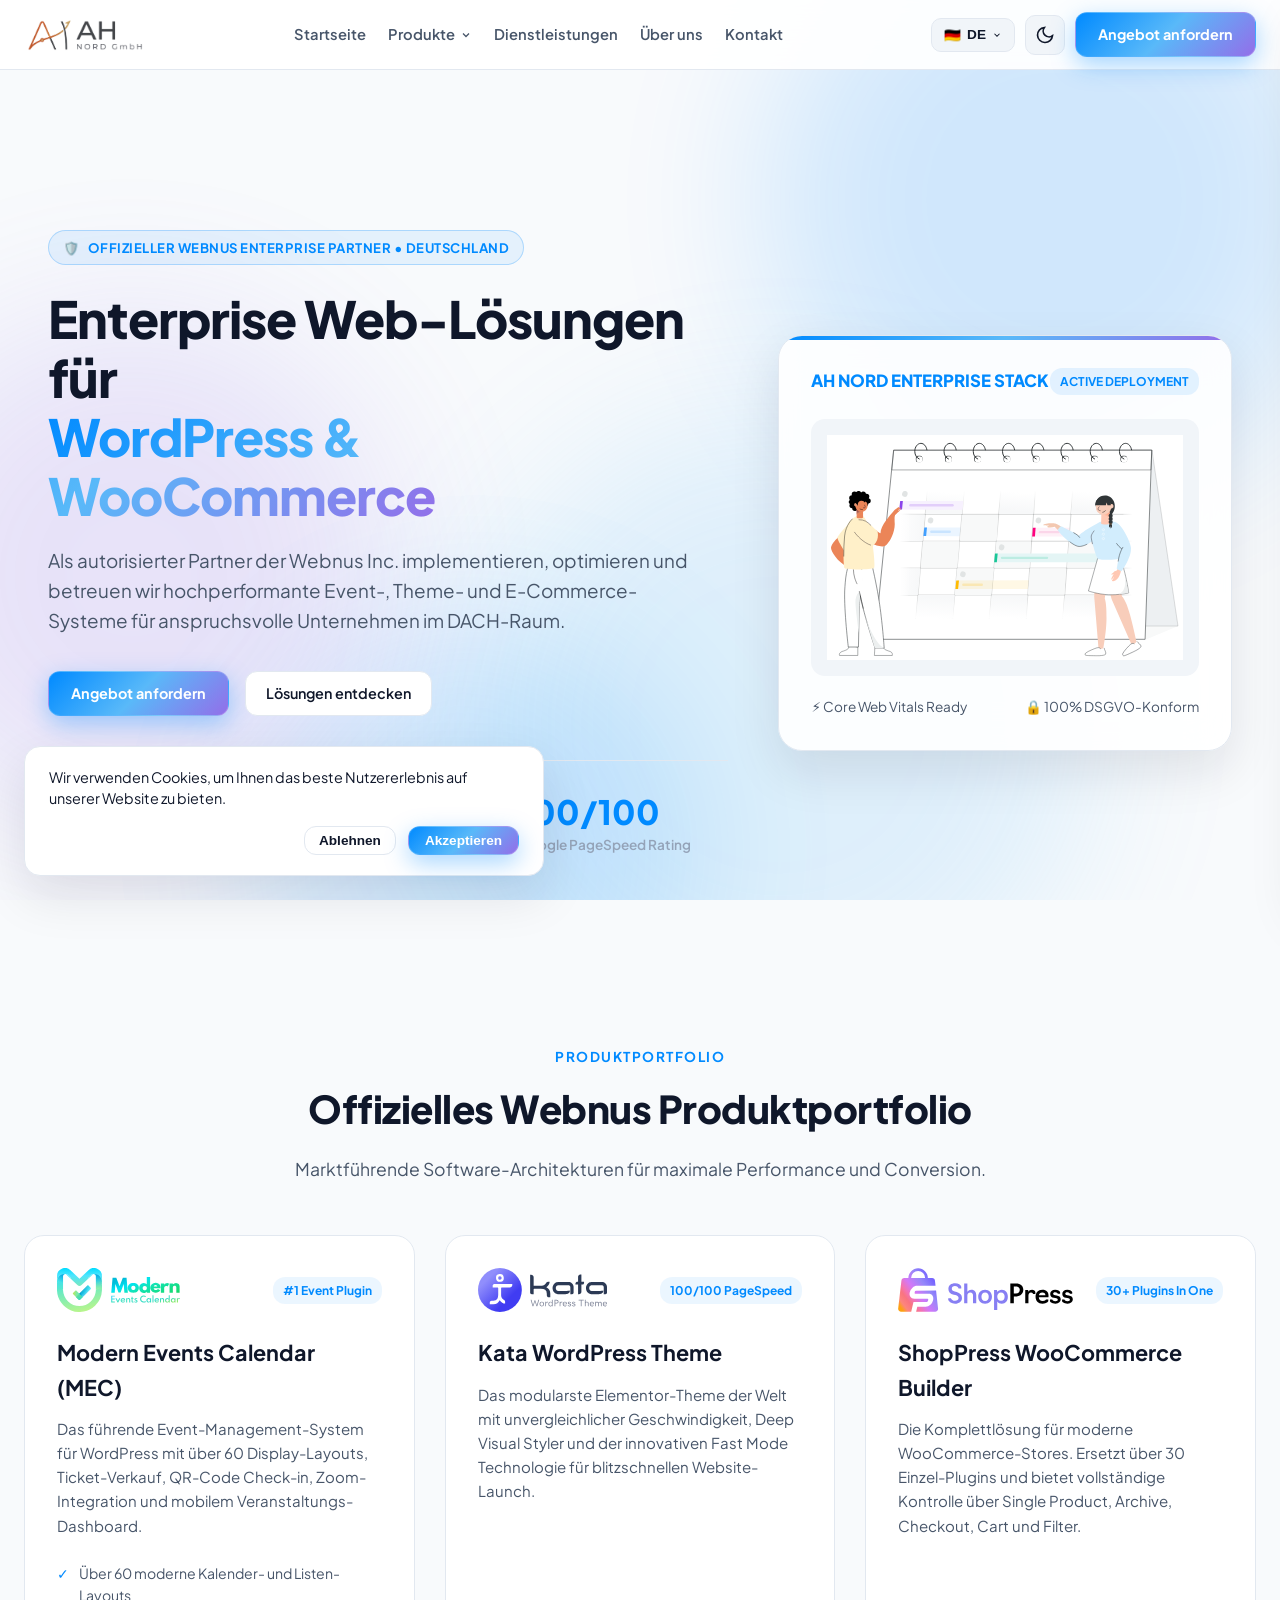
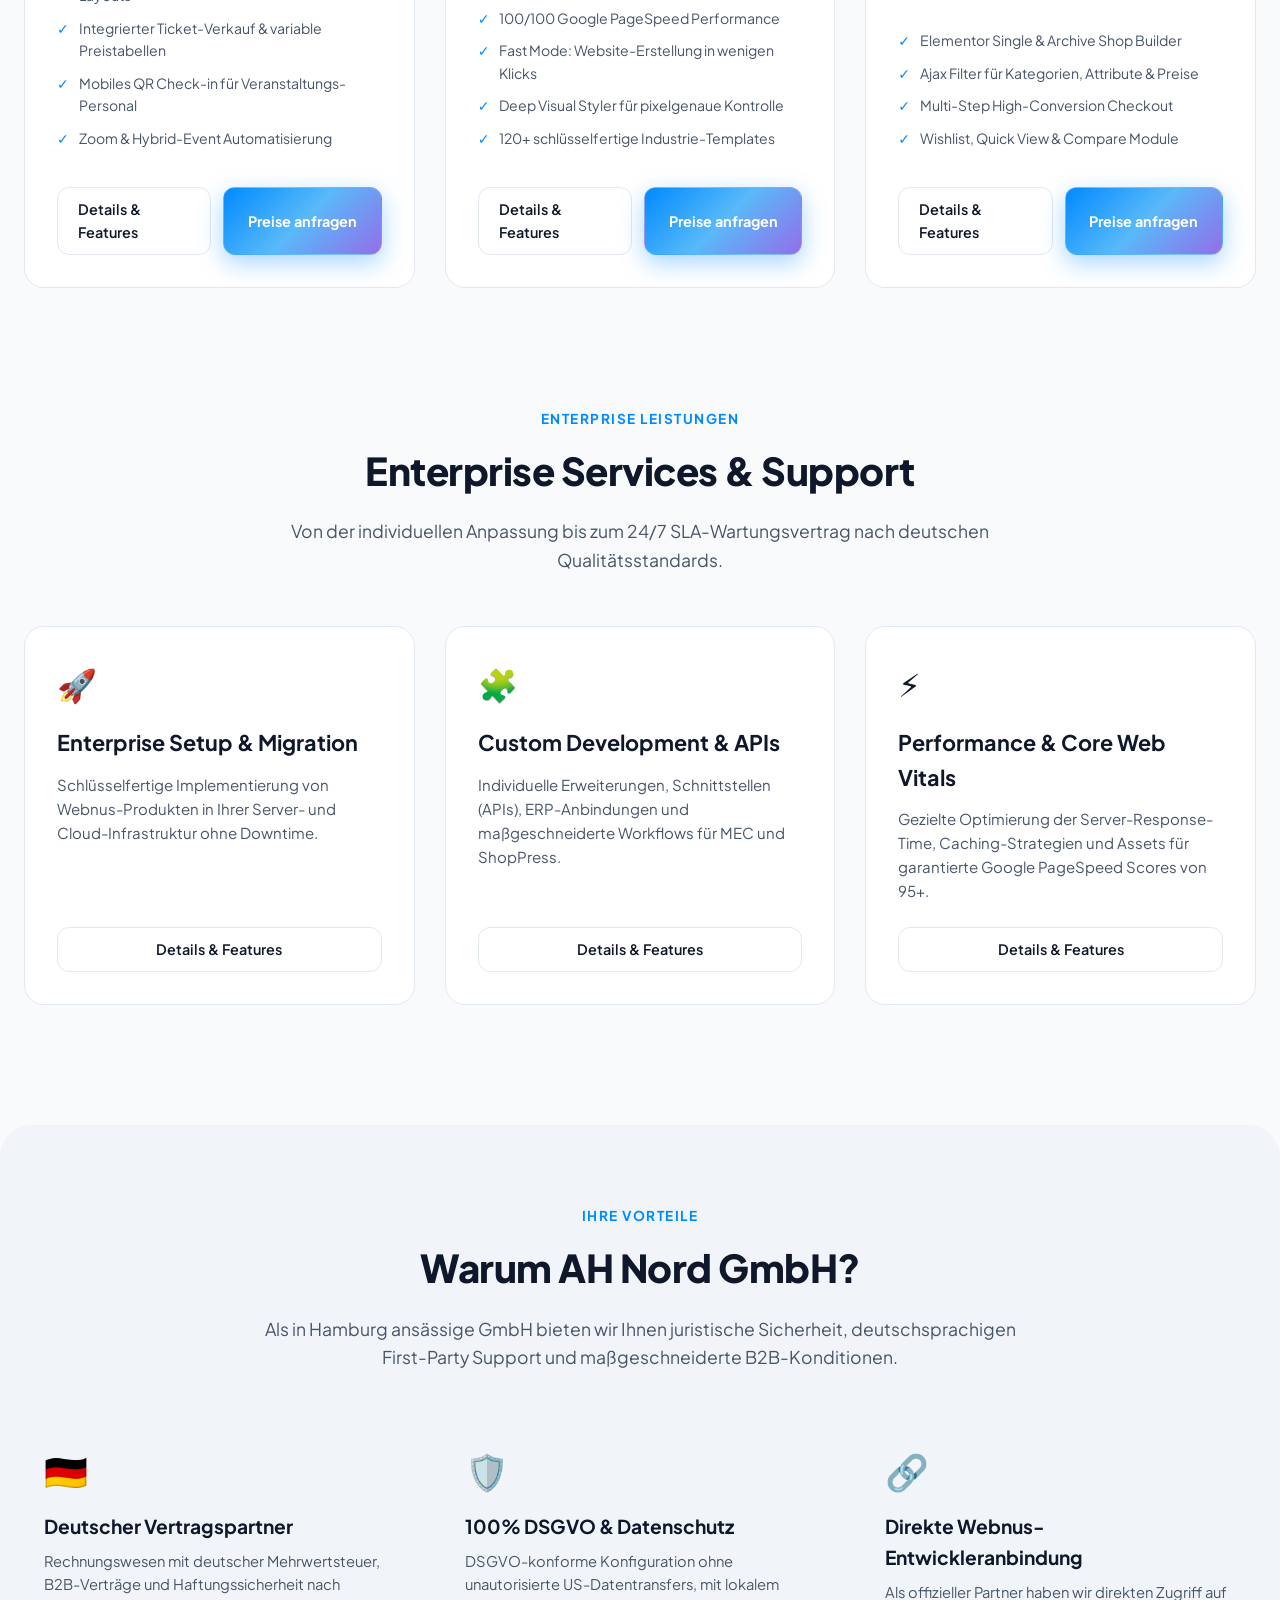
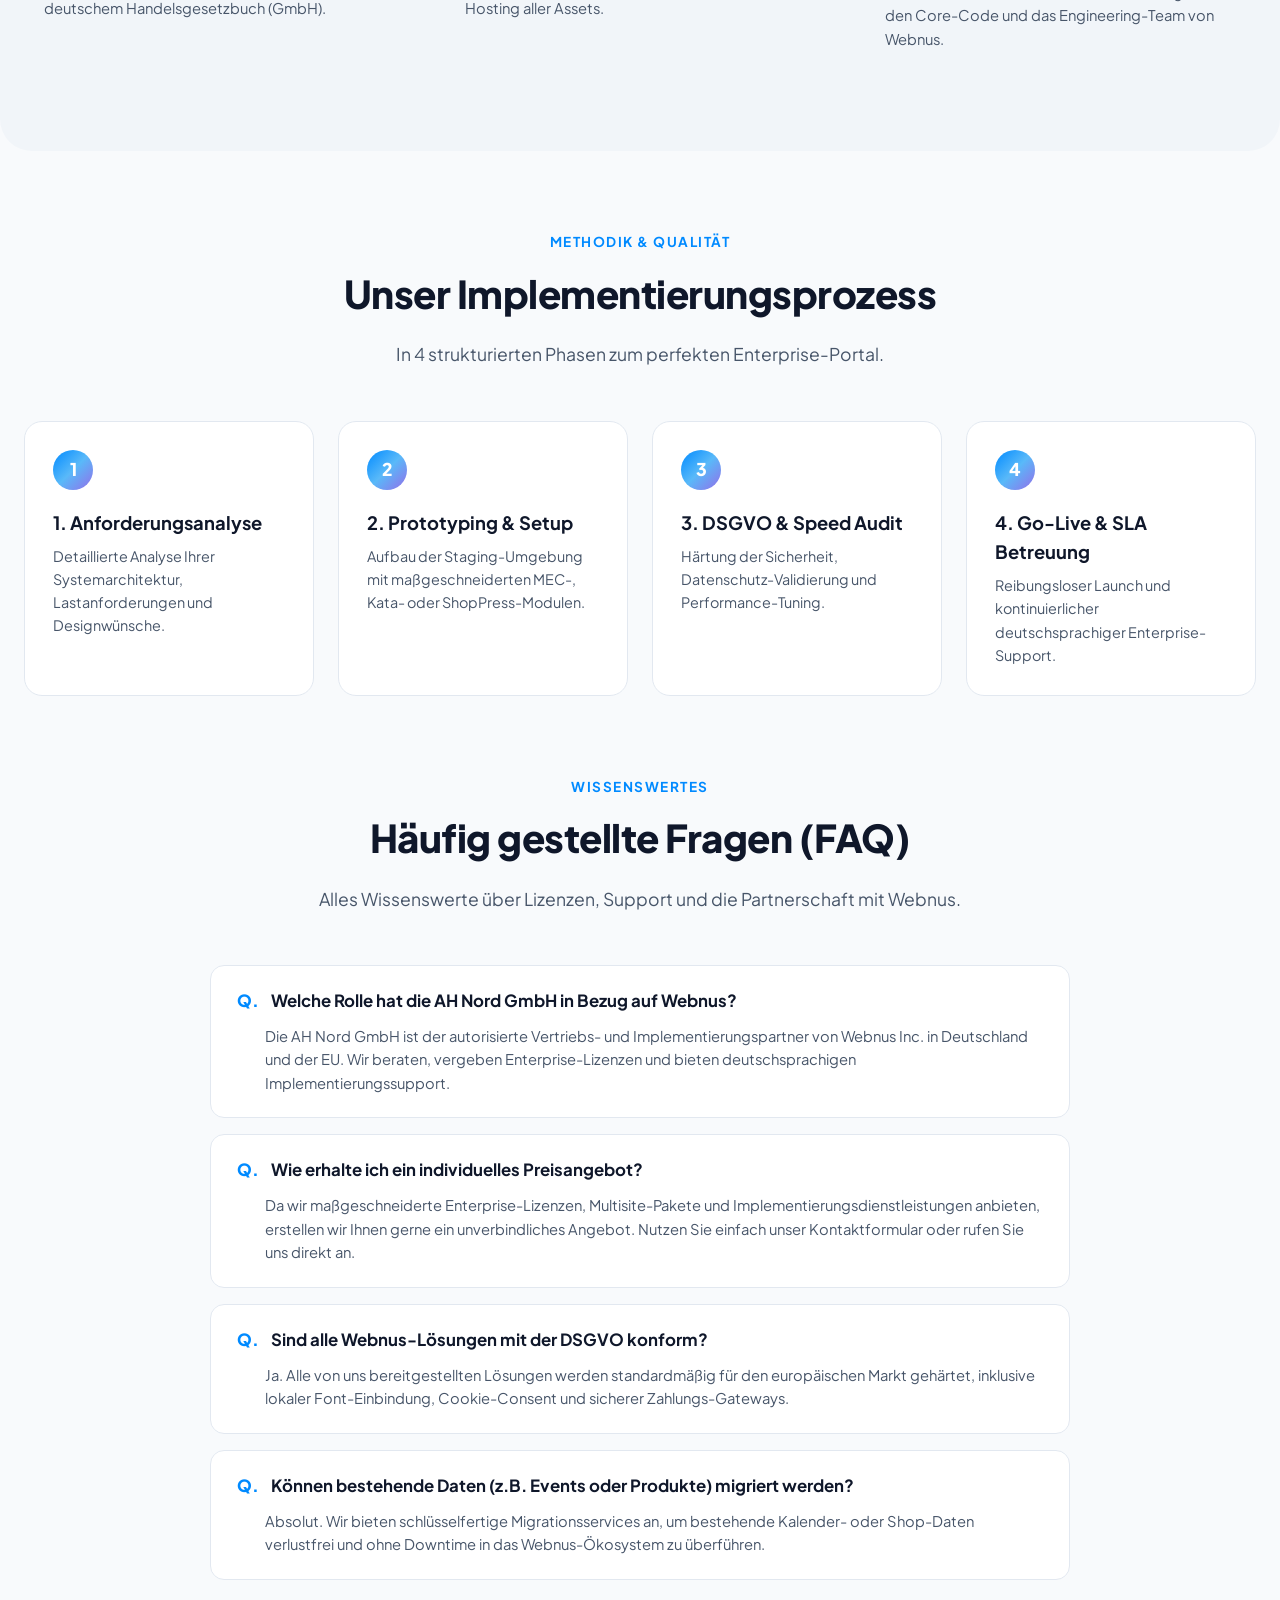
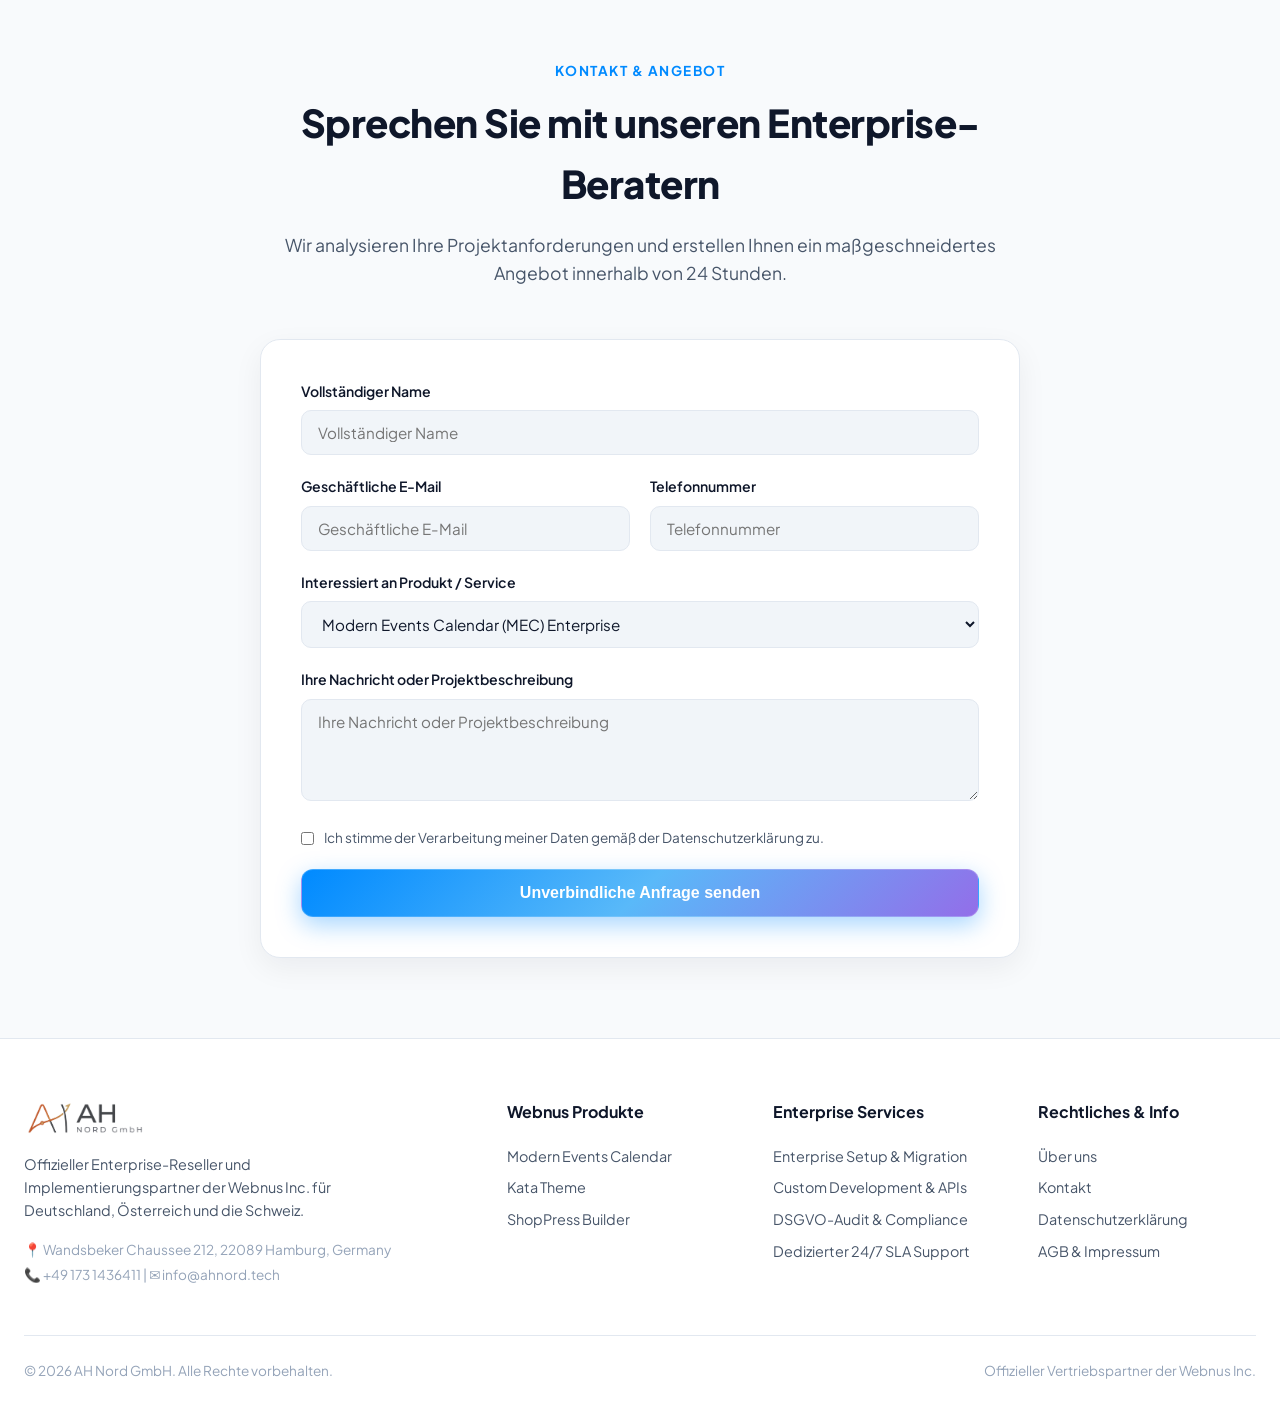
==== commit 31610cd9: "Update AH Nord official logo and favicon from user-provided assets (WebP/PNG/ICO)" ====
--- a/index.html
+++ b/index.html
@@ -5,7 +5,9 @@
   <meta name="viewport" content="width=device-width, initial-scale=1.0">
   <title>Enterprise Web Solutions & Webnus Partner | AH Nord GmbH</title>
   <meta name="description" content="AH Nord GmbH — Offizieller Enterprise Partner & Reseller von Webnus in Deutschland. Modern Events Calendar, Kata Theme und ShopPress WooCommerce Builder.">
-  <link rel="icon" type="image/svg+xml" href="./img/favicon.svg">
+  <link rel="icon" type="image/webp" href="./img/favicon.webp">
+  <link rel="icon" type="image/png" href="./img/favicon.png">
+  <link rel="apple-touch-icon" href="./img/favicon.png">
   
   <!-- Open Graph / Meta -->
   <meta property="og:type" content="website">
@@ -32,7 +34,7 @@
   <header class="site-header">
     <div class="header-container">
       <a href="./index.html" class="brand-link">
-        <img src="./img/logo.svg" alt="AH Nord GmbH Logo" class="brand-logo">
+        <img src="./img/logo.webp" alt="AH Nord GmbH Logo" class="brand-logo">
       </a>
       
       <!-- Desktop Navigation with Products Dropdown -->
@@ -134,7 +136,7 @@
   <div class="mobile-drawer-overlay" id="mobileOverlay" onclick="closeMobileMenu()"></div>
   <aside class="mobile-drawer" id="mobileDrawer">
     <div class="mobile-drawer-header">
-      <img src="./img/logo.svg" alt="AH Nord" style="height:32px;">
+      <img src="./img/logo.webp" alt="AH Nord" class="brand-logo mobile-logo" style="height:32px;">
       <button class="mobile-close-btn" onclick="closeMobileMenu()" aria-label="Menü schließen">✕</button>
     </div>
     <div class="mobile-nav-links">
@@ -499,7 +501,7 @@
   <footer class="site-footer">
     <div class="footer-grid">
       <div>
-        <img src="./img/logo.svg" alt="AH Nord GmbH Logo" style="height:36px; margin-bottom:16px;">
+        <img src="./img/logo.webp" alt="AH Nord GmbH Logo" class="brand-logo footer-logo" style="height:38px; margin-bottom:16px;">
         <p style="color:var(--text-secondary); font-size:0.9rem; margin-bottom:16px; max-width:320px;">
           Offizieller Enterprise-Reseller und Implementierungspartner der Webnus Inc. für Deutschland, Österreich und die Schweiz.
         </p>
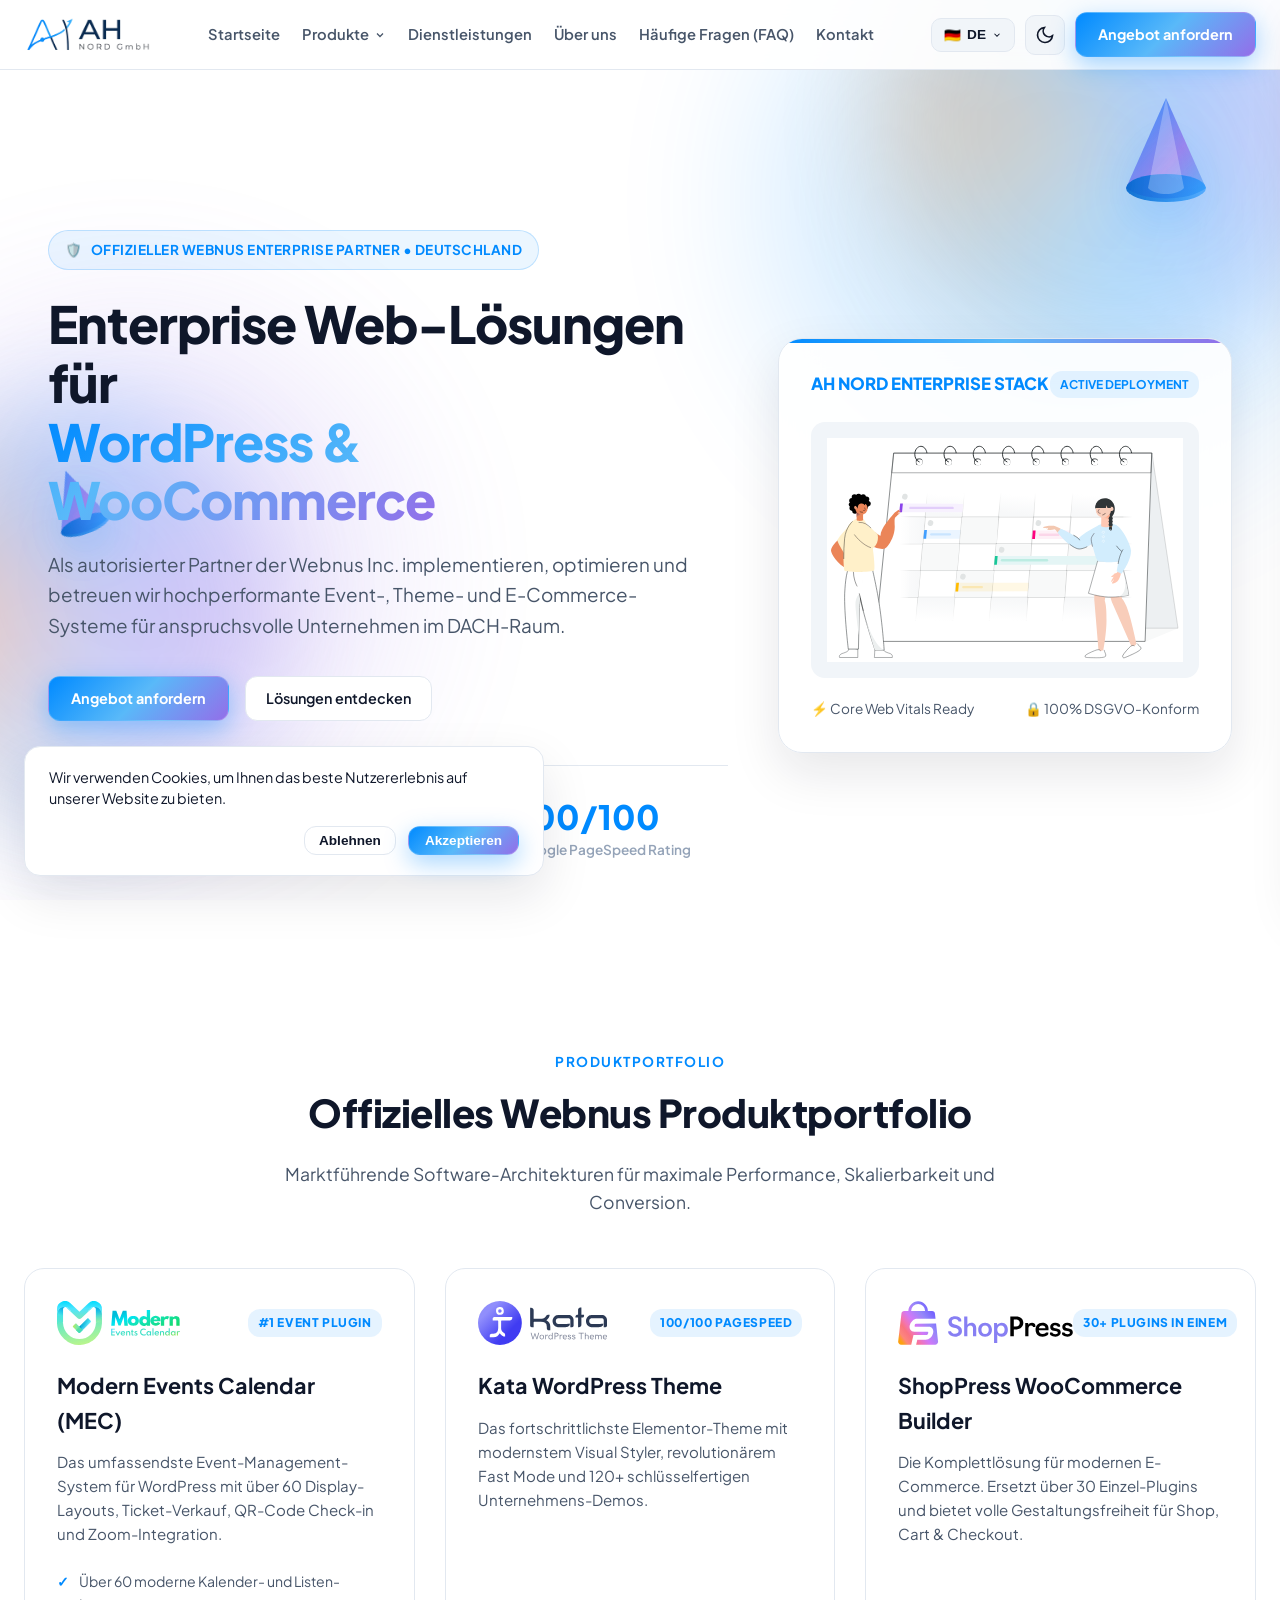
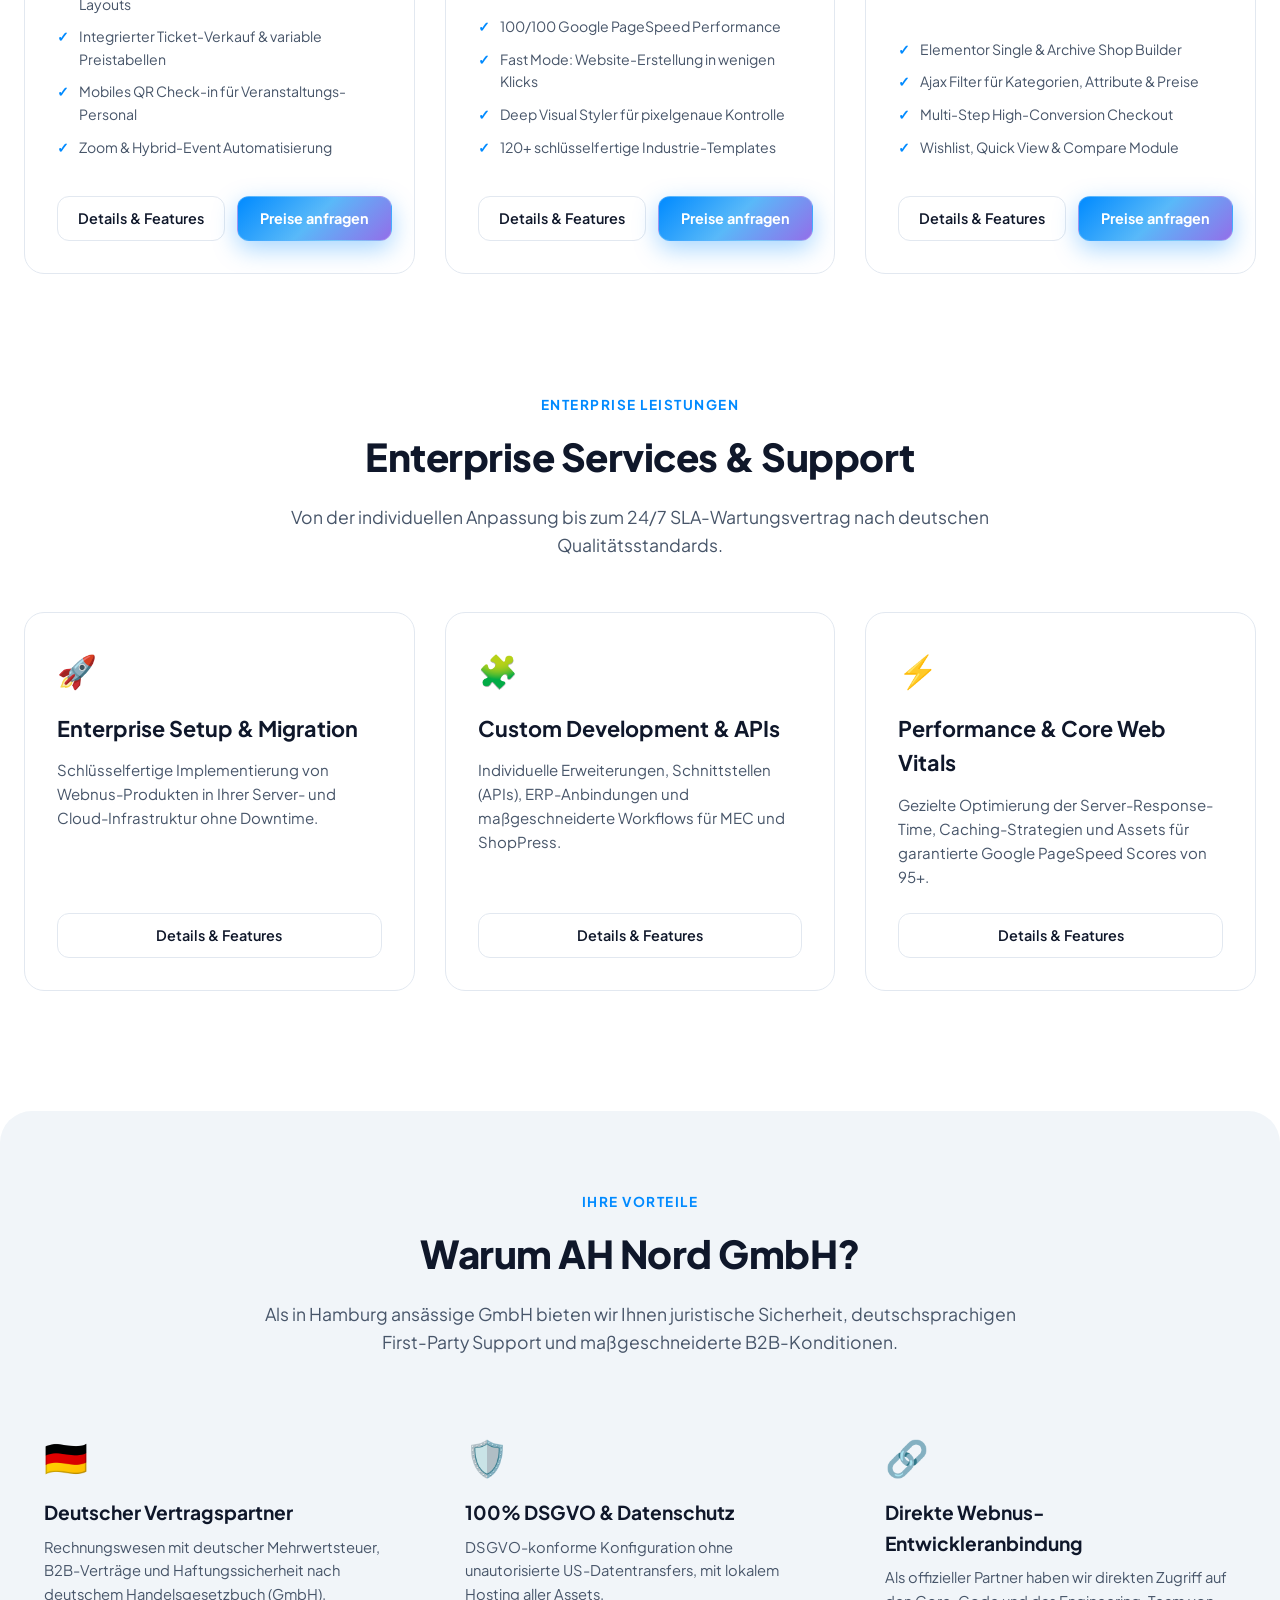
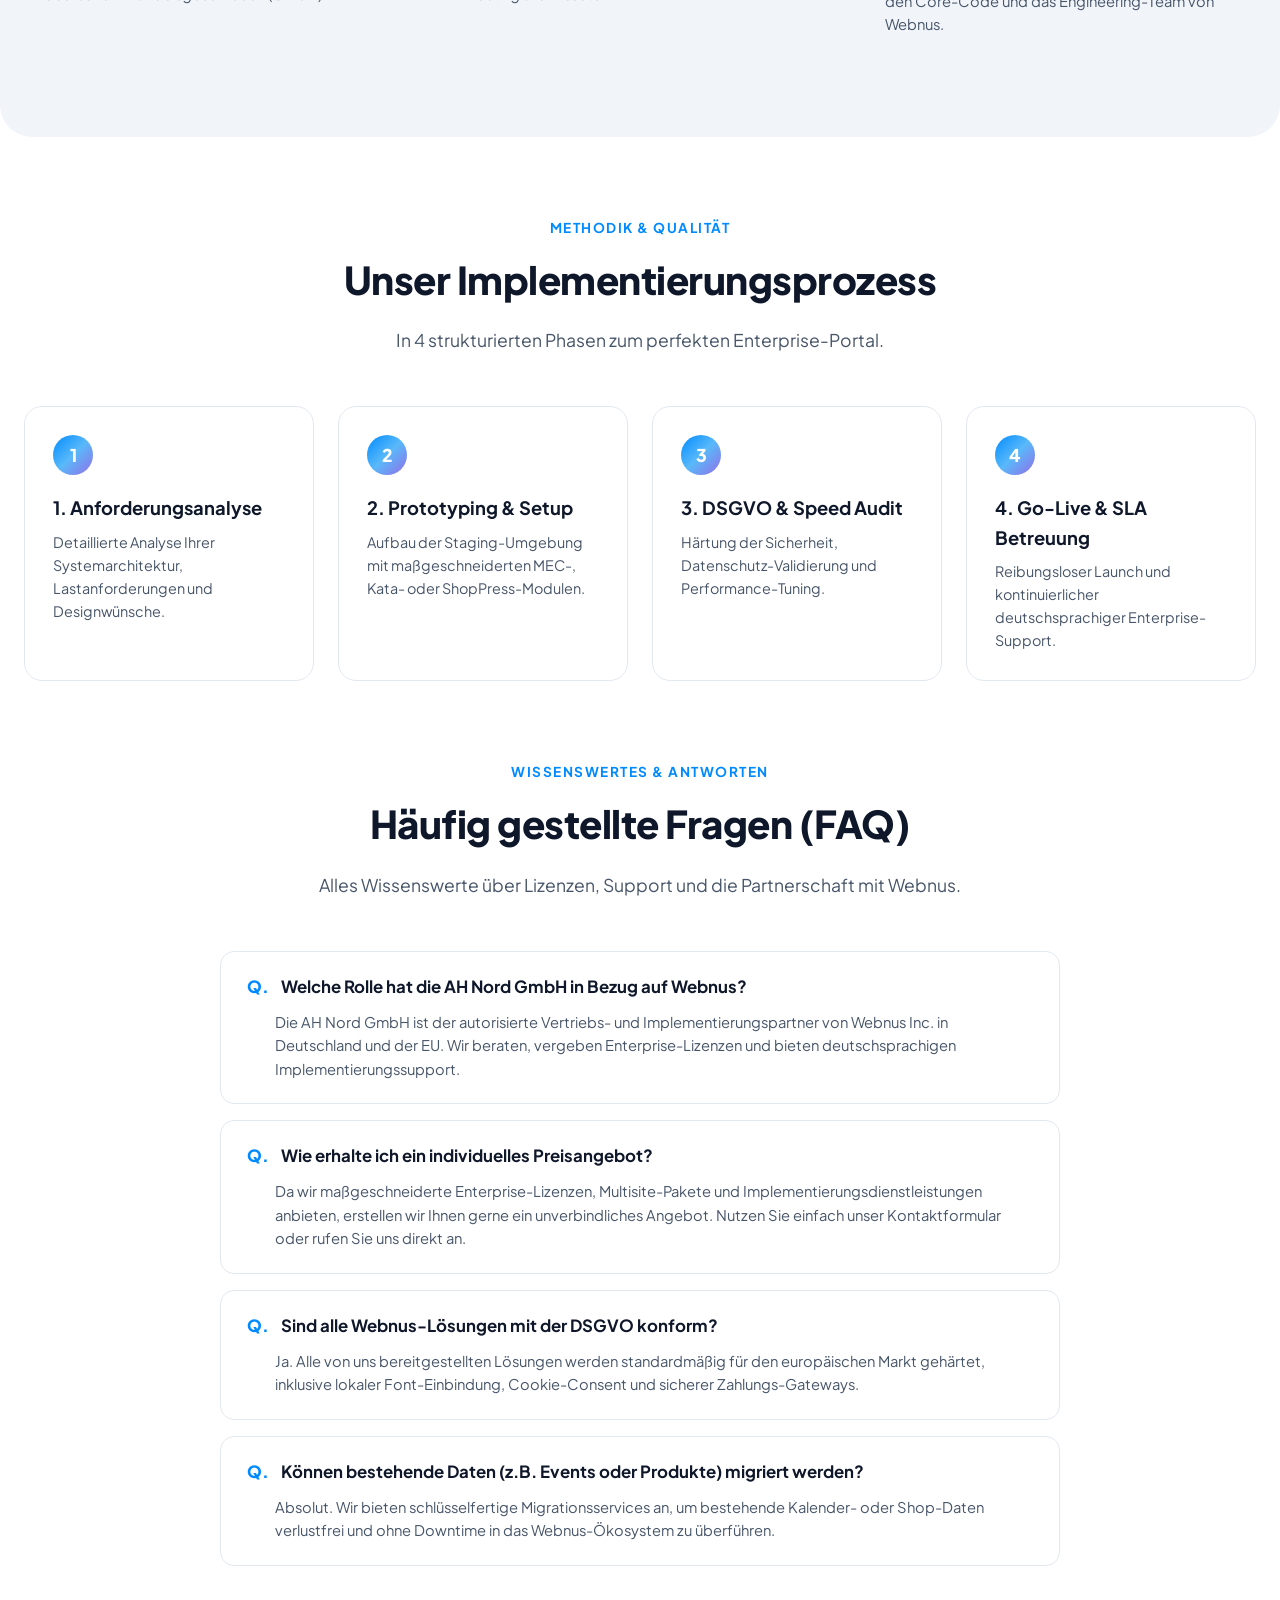
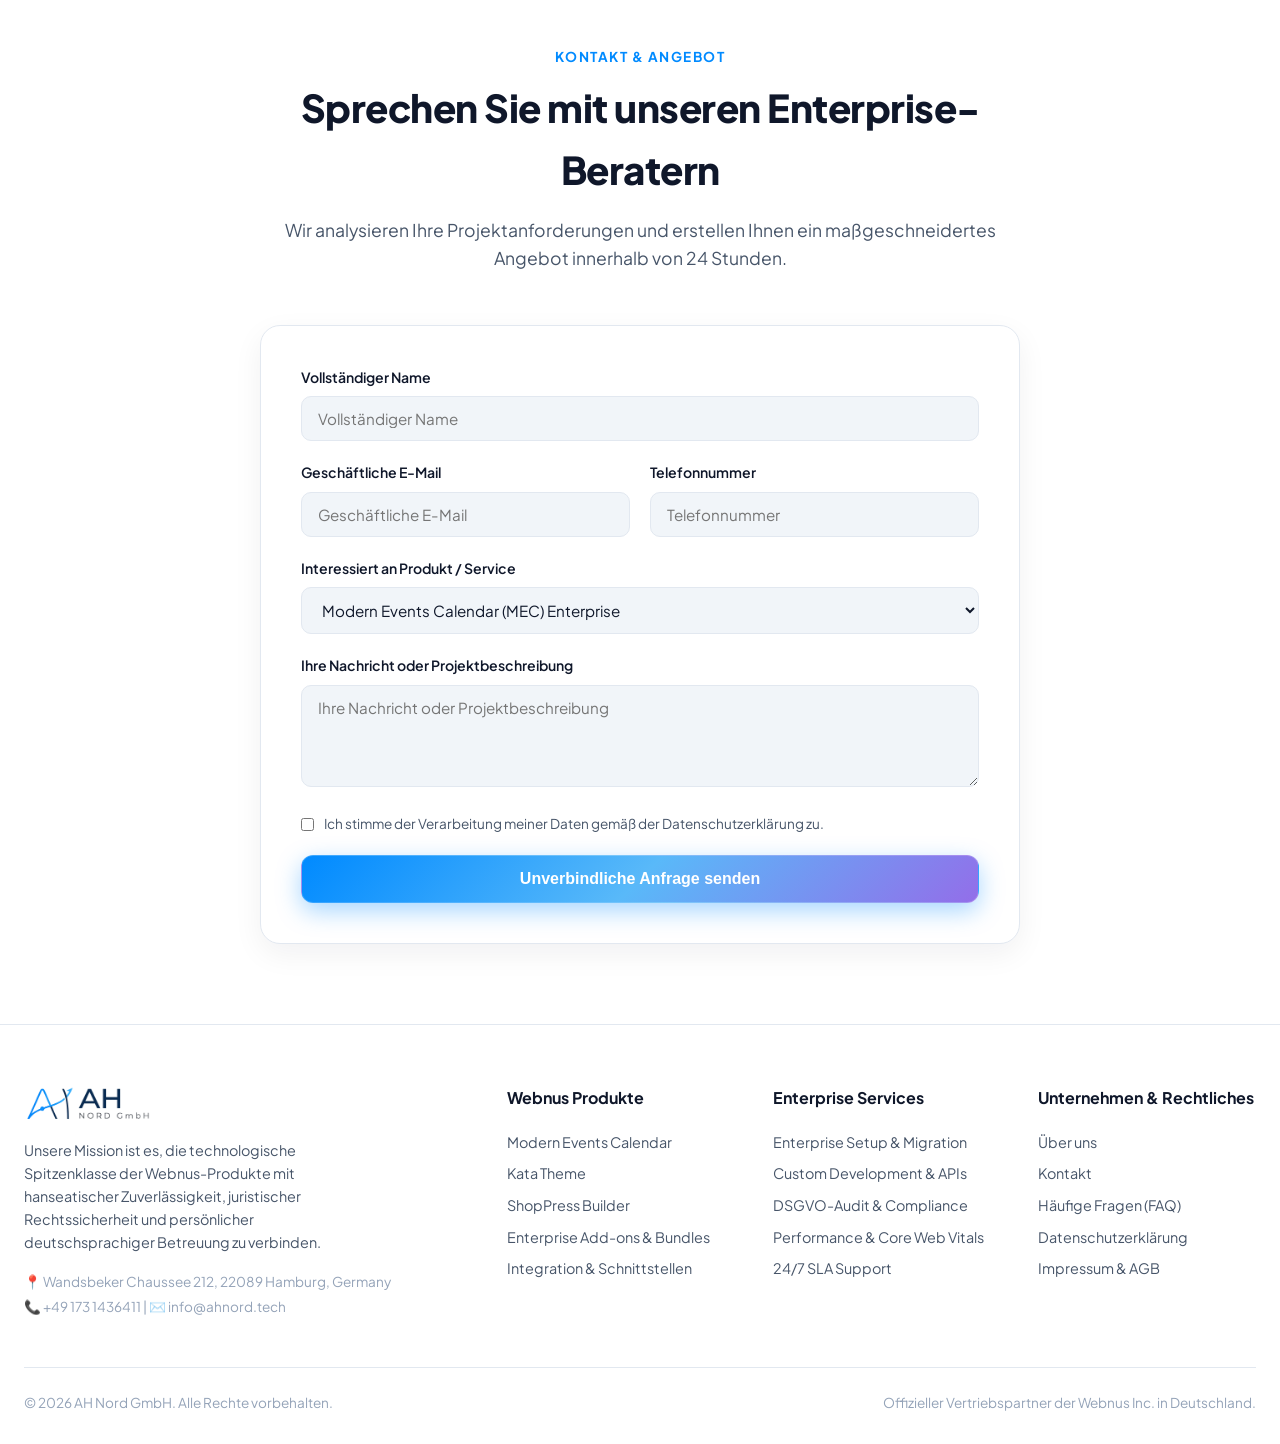
==== commit 69e183bc: "Implement 8 enhancements: no-wrap badges, sticky header, full i18n everywhere, rich subpages, dedica" ====
--- a/index.html
+++ b/index.html
@@ -9,35 +9,57 @@
   <link rel="icon" type="image/png" href="./img/favicon.png">
   <link rel="apple-touch-icon" href="./img/favicon.png">
   
-  <!-- Open Graph / Meta -->
   <meta property="og:type" content="website">
   <meta property="og:title" content="Enterprise Web Solutions & Webnus Partner | AH Nord GmbH">
   <meta property="og:description" content="Offizieller Vertrieb und Integration von Webnus Enterprise Lösungen in Deutschland.">
   <meta property="og:image" content="./img/og-image.svg">
   
-  <!-- Fonts & Styles -->
   <link rel="preconnect" href="https://fonts.googleapis.com">
   <link rel="preconnect" href="https://fonts.gstatic.com" crossorigin>
   <link href="https://fonts.googleapis.com/css2?family=Plus+Jakarta+Sans:wght@400;500;600;700;800;900&display=swap" rel="stylesheet">
   <link rel="stylesheet" href="./css/style.css">
 </head>
 <body>
-  <!-- Ambient Floating Animation Shapes -->
+  <!-- Ambient Floating Animation Shapes (Conical Gradients & 3D Cones) -->
   <div class="canvas-backdrop">
+    <div class="conic-shape conic-shape-1"></div>
+    <div class="conic-shape conic-shape-2"></div>
     <div class="shape-blob shape-1"></div>
     <div class="shape-blob shape-2"></div>
-    <div class="shape-blob shape-3"></div>
-    <div class="shape-blob shape-4"></div>
+    
+    <!-- 3D Conical Geometric Floating SVG Shape 1 -->
+    <svg class="conic-3d-cone floating-cone-1" width="100" height="130" viewBox="0 0 100 130" fill="none">
+      <defs>
+        <linearGradient id="coneGrad1" x1="0%" y1="0%" x2="100%" y2="100%">
+          <stop offset="0%" stop-color="#008AFF" stop-opacity="0.85"/>
+          <stop offset="60%" stop-color="#936EE9" stop-opacity="0.75"/>
+          <stop offset="100%" stop-color="#59B9F9" stop-opacity="0.9"/>
+        </linearGradient>
+        <linearGradient id="coneBase1" x1="0%" y1="0%" x2="100%" y2="0%">
+          <stop offset="0%" stop-color="#0066CC" stop-opacity="0.9"/>
+          <stop offset="100%" stop-color="#008AFF" stop-opacity="0.5"/>
+        </linearGradient>
+      </defs>
+      <path d="M50 8 L90 98 C72 112 28 112 10 98 Z" fill="url(#coneGrad1)"/>
+      <ellipse cx="50" cy="98" rx="40" ry="14" fill="url(#coneBase1)"/>
+      <path d="M50 8 L68 98 C60 106 40 106 32 98 Z" fill="white" fill-opacity="0.25"/>
+    </svg>
+
+    <!-- 3D Conical Geometric Floating SVG Shape 2 -->
+    <svg class="conic-3d-cone floating-cone-2" width="80" height="110" viewBox="0 0 100 130" fill="none">
+      <path d="M50 8 L90 98 C72 112 28 112 10 98 Z" fill="url(#coneGrad1)"/>
+      <ellipse cx="50" cy="98" rx="40" ry="14" fill="url(#coneBase1)"/>
+    </svg>
   </div>
 
-  <!-- Header -->
+  <!-- Sticky Header -->
   <header class="site-header">
     <div class="header-container">
       <a href="./index.html" class="brand-link">
         <img src="./img/logo.webp" alt="AH Nord GmbH Logo" class="brand-logo">
       </a>
       
-      <!-- Desktop Navigation with Products Dropdown -->
+      <!-- Desktop Navigation -->
       <nav class="main-nav">
         <a href="./index.html" class="nav-link" data-i18n="nav_home">Startseite</a>
         
@@ -73,10 +95,11 @@
 
         <a href="./pages/services.html" class="nav-link" data-i18n="nav_services">Dienstleistungen</a>
         <a href="./pages/about.html" class="nav-link" data-i18n="nav_about">Über uns</a>
+        <a href="./pages/faq.html" class="nav-link" data-i18n="nav_faq">Häufige Fragen (FAQ)</a>
         <a href="./pages/contact.html" class="nav-link" data-i18n="nav_contact">Kontakt</a>
       </nav>
       
-      <!-- Header Controls: Redesigned Language & Theme Switchers -->
+      <!-- Header Controls -->
       <div class="header-actions">
         <!-- Language Switcher Pill -->
         <div class="lang-dropdown-wrapper">
@@ -98,9 +121,8 @@
           </div>
         </div>
 
-        <!-- Theme Toggle Button with Geometric SVG Icons -->
+        <!-- Theme Toggle Button -->
         <button class="btn-theme-toggle" aria-label="Farbschema umschalten" title="Theme umschalten">
-          <!-- Sun icon for Dark Mode -->
           <svg class="theme-icon-sun" viewBox="0 0 24 24" style="display:none;">
             <circle cx="12" cy="12" r="5"></circle>
             <line x1="12" y1="1" x2="12" y2="3"></line>
@@ -112,7 +134,6 @@
             <line x1="4.22" y1="19.78" x2="5.64" y2="18.36"></line>
             <line x1="18.36" y1="5.64" x2="19.78" y2="4.22"></line>
           </svg>
-          <!-- Moon icon for Light Mode -->
           <svg class="theme-icon-moon" viewBox="0 0 24 24">
             <path d="M21 12.79A9 9 0 1 1 11.21 3 7 7 0 0 0 21 12.79z"></path>
           </svg>
@@ -120,7 +141,7 @@
 
         <a href="./pages/contact.html" class="btn-cta" data-i18n="btn_quote">Angebot anfordern</a>
         
-        <!-- Mobile Drawer Toggle Trigger -->
+        <!-- Mobile Toggle -->
         <button class="mobile-toggle" id="mobileToggleBtn" onclick="toggleMobileMenu()" aria-label="Menü öffnen">
           <svg width="22" height="22" viewBox="0 0 24 24" fill="none" stroke="currentColor" stroke-width="2.5">
             <line x1="3" y1="12" x2="21" y2="12"></line>
@@ -132,7 +153,7 @@
     </div>
   </header>
 
-  <!-- Mobile Off-Canvas Drawer -->
+  <!-- Mobile Drawer -->
   <div class="mobile-drawer-overlay" id="mobileOverlay" onclick="closeMobileMenu()"></div>
   <aside class="mobile-drawer" id="mobileDrawer">
     <div class="mobile-drawer-header">
@@ -146,6 +167,7 @@
       <a href="./pages/shoppress.html" class="mobile-nav-link" data-i18n="nav_shoppress">ShopPress Builder</a>
       <a href="./pages/services.html" class="mobile-nav-link" data-i18n="nav_services">Dienstleistungen</a>
       <a href="./pages/about.html" class="mobile-nav-link" data-i18n="nav_about">Über uns</a>
+      <a href="./pages/faq.html" class="mobile-nav-link" data-i18n="nav_faq">Häufige Fragen (FAQ)</a>
       <a href="./pages/contact.html" class="mobile-nav-link" data-i18n="nav_contact">Kontakt</a>
     </div>
     <div style="margin-top:auto; padding-top:20px;">
@@ -155,7 +177,7 @@
 
   <main class="main-wrapper">
 
-    <!-- Hero Section -->
+    <!-- Hero Section with Conical Animated Elements -->
     <section class="hero-section">
       <div class="section-container hero-grid">
         <div>
@@ -209,7 +231,7 @@
     <!-- Products Showcase -->
     <section id="products" class="section-container" style="padding-top:40px;">
       <div class="section-header">
-        <span class="section-tag">PRODUKTPORTFOLIO</span>
+        <span class="section-tag" data-i18n="tag_portfolio">PRODUKTPORTFOLIO</span>
         <h2 class="section-title" data-i18n="products_heading">Offizielles Webnus Produktportfolio</h2>
         <p class="section-sub" data-i18n="products_sub">
           Marktführende Software-Architekturen für maximale Performance und Conversion.
@@ -228,10 +250,10 @@
             Das umfassendste Event-Management-System für WordPress mit über 60 Display-Layouts, Ticket-Verkauf, QR-Code Check-in und Zoom-Integration.
           </p>
           <ul class="feature-list">
-            <li>Über 60 moderne Kalender- und Listen-Layouts</li>
-            <li>Integrierter Ticket-Verkauf & variable Preistabellen</li>
-            <li>Mobiles QR Check-in für Veranstaltungs-Personal</li>
-            <li>Zoom & Hybrid-Event Automatisierung</li>
+            <li data-i18n="mec_feat_1">Über 60 moderne Kalender- und Listen-Layouts</li>
+            <li data-i18n="mec_feat_2">Integrierter Ticket-Verkauf & variable Preistabellen</li>
+            <li data-i18n="mec_feat_3">Mobiles QR Check-in für Veranstaltungs-Personal</li>
+            <li data-i18n="mec_feat_4">Zoom & Hybrid-Event Automatisierung</li>
           </ul>
           <div style="display:flex; gap:12px; margin-top:auto;">
             <a href="./pages/modern-events-calendar.html" class="btn-secondary" style="flex:1; justify-content:center;" data-i18n="btn_details">Details & Features</a>
@@ -250,10 +272,10 @@
             Das fortschrittlichste Elementor-Theme mit modernstem Visual Styler, revolutionärem Fast Mode und 120+ vorgefertigten Unternehmens-Demos.
           </p>
           <ul class="feature-list">
-            <li>100/100 Google PageSpeed Performance</li>
-            <li>Fast Mode: Website-Erstellung in wenigen Klicks</li>
-            <li>Deep Visual Styler für pixelgenaue Kontrolle</li>
-            <li>120+ schlüsselfertige Industrie-Templates</li>
+            <li data-i18n="kata_feat_1">100/100 Google PageSpeed Performance</li>
+            <li data-i18n="kata_feat_2">Fast Mode: Website-Erstellung in wenigen Klicks</li>
+            <li data-i18n="kata_feat_3">Deep Visual Styler für pixelgenaue Kontrolle</li>
+            <li data-i18n="kata_feat_4">120+ schlüsselfertige Industrie-Templates</li>
           </ul>
           <div style="display:flex; gap:12px; margin-top:auto;">
             <a href="./pages/kata-theme.html" class="btn-secondary" style="flex:1; justify-content:center;" data-i18n="btn_details">Details & Features</a>
@@ -272,10 +294,10 @@
             Die Komplettlösung für modernen E-Commerce. Ersetzt über 30 Einzel-Plugins und bietet volle Gestaltungsfreiheit für Shop, Cart & Checkout.
           </p>
           <ul class="feature-list">
-            <li>Elementor Single & Archive Shop Builder</li>
-            <li>Ajax Filter für Kategorien, Attribute & Preise</li>
-            <li>Multi-Step High-Conversion Checkout</li>
-            <li>Wishlist, Quick View & Compare Module</li>
+            <li data-i18n="shoppress_feat_1">Elementor Single & Archive Shop Builder</li>
+            <li data-i18n="shoppress_feat_2">Ajax Filter für Kategorien, Attribute & Preise</li>
+            <li data-i18n="shoppress_feat_3">Multi-Step High-Conversion Checkout</li>
+            <li data-i18n="shoppress_feat_4">Wishlist, Quick View & Compare Module</li>
           </ul>
           <div style="display:flex; gap:12px; margin-top:auto;">
             <a href="./pages/shoppress.html" class="btn-secondary" style="flex:1; justify-content:center;" data-i18n="btn_details">Details & Features</a>
@@ -288,7 +310,7 @@
     <!-- Services Overview Section -->
     <section class="section-container" style="padding-top:40px;">
       <div class="section-header">
-        <span class="section-tag">ENTERPRISE LEISTUNGEN</span>
+        <span class="section-tag" data-i18n="tag_services">ENTERPRISE LEISTUNGEN</span>
         <h2 class="section-title" data-i18n="services_heading">Enterprise Services & Support</h2>
         <p class="section-sub" data-i18n="services_sub">
           Von der individuellen Anpassung bis zum 24/7 SLA-Wartungsvertrag nach deutschen Qualitätsstandards.
@@ -326,7 +348,7 @@
     <!-- Why Choose AH Nord GmbH -->
     <section class="section-container" style="background:var(--bg-surface-alt); border-radius:32px; margin-top:40px; margin-bottom:60px;">
       <div class="section-header">
-        <span class="section-tag">IHRE VORTEILE</span>
+        <span class="section-tag" data-i18n="tag_benefits">IHRE VORTEILE</span>
         <h2 class="section-title" data-i18n="why_heading">Warum AH Nord GmbH?</h2>
         <p class="section-sub" data-i18n="why_sub">
           Als in Hamburg ansässige GmbH bieten wir Ihnen juristische Sicherheit, deutschsprachigen First-Party Support und maßgeschneiderte B2B-Konditionen.
@@ -361,7 +383,7 @@
     <!-- Structured Implementation Process Section -->
     <section class="section-container" style="padding-top:20px; padding-bottom:60px;">
       <div class="section-header">
-        <span class="section-tag">METHODIK & QUALITÄT</span>
+        <span class="section-tag" data-i18n="tag_process">METHODIK & QUALITÄT</span>
         <h2 class="section-title" data-i18n="steps_heading">Unser Implementierungsprozess</h2>
         <p class="section-sub" data-i18n="steps_sub">In 4 strukturierten Phasen zum perfekten Enterprise-Portal.</p>
       </div>
@@ -390,28 +412,28 @@
       </div>
     </section>
 
-    <!-- FAQ Section -->
+    <!-- FAQ Section on Home Page -->
     <section class="section-container" style="padding-top:20px; padding-bottom:60px;">
       <div class="section-header">
-        <span class="section-tag">WISSENSWERTES</span>
+        <span class="section-tag" data-i18n="tag_faq">WISSENSWERTES</span>
         <h2 class="section-title" data-i18n="faq_heading">Häufig gestellte Fragen (FAQ)</h2>
         <p class="section-sub" data-i18n="faq_sub">Alles Wissenswerte über Lizenzen, Support und die Partnerschaft mit Webnus.</p>
       </div>
 
-      <div class="faq-grid">
-        <div class="faq-item">
+      <div class="faq-grid" style="max-width:840px; margin:0 auto;">
+        <div class="faq-item" onclick="toggleFaq(this)">
           <div class="faq-q" data-i18n="faq_1_q">Welche Rolle hat die AH Nord GmbH in Bezug auf Webnus?</div>
           <div class="faq-a" data-i18n="faq_1_a">Die AH Nord GmbH ist der autorisierte Vertriebs- und Implementierungspartner von Webnus Inc. in Deutschland und der EU. Wir beraten, vergeben Enterprise-Lizenzen und bieten deutschsprachigen Implementierungssupport.</div>
         </div>
-        <div class="faq-item">
+        <div class="faq-item" onclick="toggleFaq(this)">
           <div class="faq-q" data-i18n="faq_2_q">Wie erhalte ich ein individuelles Preisangebot?</div>
           <div class="faq-a" data-i18n="faq_2_a">Da wir maßgeschneiderte Enterprise-Lizenzen, Multisite-Pakete und Implementierungsdienstleistungen anbieten, erstellen wir Ihnen gerne ein unverbindliches Angebot. Nutzen Sie einfach unser Kontaktformular oder rufen Sie uns direkt an.</div>
         </div>
-        <div class="faq-item">
+        <div class="faq-item" onclick="toggleFaq(this)">
           <div class="faq-q" data-i18n="faq_3_q">Sind alle Webnus-Lösungen mit der DSGVO konform?</div>
           <div class="faq-a" data-i18n="faq_3_a">Ja. Alle von uns bereitgestellten Lösungen werden standardmäßig für den europäischen Markt gehärtet, inklusive lokaler Font-Einbindung, Cookie-Consent und sicherer Zahlungs-Gateways.</div>
         </div>
-        <div class="faq-item">
+        <div class="faq-item" onclick="toggleFaq(this)">
           <div class="faq-q" data-i18n="faq_4_q">Können bestehende Daten (z.B. Events oder Produkte) migriert werden?</div>
           <div class="faq-a" data-i18n="faq_4_a">Absolut. Wir bieten schlüsselfertige Migrationsservices an, um bestehende Kalender- oder Shop-Daten verlustfrei und ohne Downtime in das Webnus-Ökosystem zu überführen.</div>
         </div>
@@ -421,7 +443,7 @@
     <!-- Contact Form Section -->
     <section id="contact" class="section-container" style="padding-top:20px;">
       <div class="section-header">
-        <span class="section-tag">KONTAKT & ANGEBOT</span>
+        <span class="section-tag" data-i18n="tag_contact">KONTAKT & ANGEBOT</span>
         <h2 class="section-title" data-i18n="contact_heading">Sprechen Sie mit unseren Enterprise-Beratern</h2>
         <p class="section-sub" data-i18n="contact_sub">
           Wir analysieren Ihre Projektanforderungen und erstellen Ihnen ein maßgeschneidertes Angebot innerhalb von 24 Stunden.
@@ -473,7 +495,7 @@
 
   </main>
 
-  <!-- Floating Back to Top Button -->
+  <!-- Back to Top FAB -->
   <button id="backToTopBtn" class="back-to-top-btn" aria-label="Nach oben scrollen" title="Nach oben">
     <svg width="20" height="20" viewBox="0 0 24 24" fill="none" stroke="currentColor" stroke-width="2.5">
       <polyline points="18 15 12 9 6 15"></polyline>
@@ -486,7 +508,7 @@
     <a href="./pages/contact.html" class="btn-cta" style="padding: 8px 16px; font-size: 0.82rem;" data-i18n="btn_quote">Angebot anfordern</a>
   </div>
 
-  <!-- Cookie Consent -->
+  <!-- Cookie Banner -->
   <div id="cookieBanner" class="cookie-banner">
     <p style="font-size:0.9rem; line-height:1.5;" data-i18n="cookie_text">
       Wir verwenden Cookies, um Ihnen das beste Nutzererlebnis auf unserer Website zu bieten.
@@ -497,49 +519,60 @@
     </div>
   </div>
 
-  <!-- Footer -->
+  <!-- Footer with EXACTLY 5 items in each of the 3 link columns -->
   <footer class="site-footer">
     <div class="footer-grid">
       <div>
         <img src="./img/logo.webp" alt="AH Nord GmbH Logo" class="brand-logo footer-logo" style="height:38px; margin-bottom:16px;">
-        <p style="color:var(--text-secondary); font-size:0.9rem; margin-bottom:16px; max-width:320px;">
-          Offizieller Enterprise-Reseller und Implementierungspartner der Webnus Inc. für Deutschland, Österreich und die Schweiz.
+        <p style="color:var(--text-secondary); font-size:0.9rem; margin-bottom:16px; max-width:320px;" data-i18n="about_desc_2">
+          Unsere Mission ist es, die technologische Spitzenklasse der Webnus-Produkte mit hanseatischer Zuverlässigkeit und juristischer Sicherheit zu verbinden.
         </p>
         <p style="font-size:0.85rem; color:var(--text-muted); line-height:1.8;">
           📍 Wandsbeker Chaussee 212, 22089 Hamburg, Germany<br>
           📞 +49 173 1436411 | ✉️ info@ahnord.tech
         </p>
       </div>
+
+      <!-- Column 1: Webnus Produkte (5 items) -->
       <div>
-        <h4 style="font-size:1rem; font-weight:700; margin-bottom:16px;">Webnus Produkte</h4>
-        <ul style="list-style:none; font-size:0.9rem; line-height:2.2;">
+        <h4 style="font-size:1rem; font-weight:700; margin-bottom:16px;" data-i18n="footer_col_products">Webnus Produkte</h4>
+        <ul class="footer-col-list" style="list-style:none; font-size:0.9rem; line-height:2.2;">
           <li><a href="./pages/modern-events-calendar.html" style="color:var(--text-secondary);" data-i18n="nav_mec">Modern Events Calendar</a></li>
           <li><a href="./pages/kata-theme.html" style="color:var(--text-secondary);" data-i18n="nav_kata">Kata WordPress Theme</a></li>
-          <li><a href="./pages/shoppress.html" style="color:var(--text-secondary);" data-i18n="nav_shoppress">ShopPress WooCommerce</a></li>
+          <li><a href="./pages/shoppress.html" style="color:var(--text-secondary);" data-i18n="nav_shoppress">ShopPress Builder</a></li>
+          <li><a href="./pages/modern-events-calendar.html" style="color:var(--text-secondary);" data-i18n="footer_item_addons">Enterprise Add-ons & Bundles</a></li>
+          <li><a href="./pages/services.html" style="color:var(--text-secondary);" data-i18n="footer_item_integrations">Integration & Schnittstellen</a></li>
         </ul>
       </div>
+
+      <!-- Column 2: Enterprise Services (5 items) -->
       <div>
-        <h4 style="font-size:1rem; font-weight:700; margin-bottom:16px;">Enterprise Services</h4>
-        <ul style="list-style:none; font-size:0.9rem; line-height:2.2;">
+        <h4 style="font-size:1rem; font-weight:700; margin-bottom:16px;" data-i18n="footer_col_services">Enterprise Services</h4>
+        <ul class="footer-col-list" style="list-style:none; font-size:0.9rem; line-height:2.2;">
           <li><a href="./pages/services.html" style="color:var(--text-secondary);" data-i18n="srv_1_title">Enterprise Setup & Migration</a></li>
           <li><a href="./pages/services.html" style="color:var(--text-secondary);" data-i18n="srv_2_title">Custom Development & APIs</a></li>
           <li><a href="./pages/services.html" style="color:var(--text-secondary);" data-i18n="srv_3_title">DSGVO-Audit & Compliance</a></li>
+          <li><a href="./pages/services.html" style="color:var(--text-secondary);" data-i18n="srv_4_title">Performance & Core Web Vitals</a></li>
           <li><a href="./pages/services.html" style="color:var(--text-secondary);" data-i18n="srv_5_title">24/7 SLA Support</a></li>
         </ul>
       </div>
+
+      <!-- Column 3: Unternehmen & Rechtliches (5 items) -->
       <div>
-        <h4 style="font-size:1rem; font-weight:700; margin-bottom:16px;">Rechtliches & Info</h4>
-        <ul style="list-style:none; font-size:0.9rem; line-height:2.2;">
+        <h4 style="font-size:1rem; font-weight:700; margin-bottom:16px;" data-i18n="footer_col_legal">Unternehmen & Rechtliches</h4>
+        <ul class="footer-col-list" style="list-style:none; font-size:0.9rem; line-height:2.2;">
           <li><a href="./pages/about.html" style="color:var(--text-secondary);" data-i18n="nav_about">Über uns</a></li>
           <li><a href="./pages/contact.html" style="color:var(--text-secondary);" data-i18n="nav_contact">Kontakt & Beratung</a></li>
+          <li><a href="./pages/faq.html" style="color:var(--text-secondary);" data-i18n="nav_faq">Häufige Fragen (FAQ)</a></li>
           <li><a href="./pages/privacy.html" style="color:var(--text-secondary);" data-i18n="privacy_policy">Datenschutzerklärung</a></li>
           <li><a href="./pages/terms.html" style="color:var(--text-secondary);" data-i18n="terms_conditions">Impressum & AGB</a></li>
         </ul>
       </div>
     </div>
+    
     <div class="footer-bottom">
       <span>© 2026 AH Nord GmbH. <span data-i18n="footer_rights">Alle Rechte vorbehalten.</span></span>
-      <span>Offizieller Vertriebspartner der Webnus Inc.</span>
+      <span data-i18n="footer_partner_note">Offizieller Vertriebspartner der Webnus Inc. in Deutschland.</span>
     </div>
   </footer>
 
--- a/css/style.css
+++ b/css/style.css
@@ -49,25 +49,20 @@
 }
 
 html {
-  font-family: 'Plus Jakarta Sans', system-ui, -apple-system, BlinkMacSystemFont, 'Segoe UI', Roboto, sans-serif;
   font-size: 16px;
+  box-sizing: border-box;
   scroll-behavior: smooth;
-  width: 100%;
-  max-width: 100vw;
-  overflow-x: hidden;
+  overflow-x: clip;
 }
 
 body {
-  background-color: var(--bg-body);
+  font-family: 'Plus Jakarta Sans', -apple-system, BlinkMacSystemFont, 'Segoe UI', Roboto, sans-serif;
+  background-color: var(--bg-primary);
   color: var(--text-primary);
   line-height: 1.6;
   min-height: 100vh;
-  display: flex;
-  flex-direction: column;
+  overflow-x: clip;
   transition: background-color 0.3s ease, color 0.3s ease;
-  overflow-x: hidden;
-  width: 100%;
-  max-width: 100vw;
 }
 
 img, svg {
@@ -1095,3 +1090,133 @@
     text-align: center;
   }
 }
+
+/* Strict Single-Line Elements & Badges */
+.btn-cta,
+.btn-secondary,
+.hero-badge,
+.product-badge,
+.section-tag,
+.lang-dropdown-btn,
+.nav-link,
+.stat-label,
+.step-num-badge,
+.current-lang-code {
+  white-space: nowrap !important;
+  flex-shrink: 0;
+}
+
+.hero-badge {
+  display: inline-flex;
+  align-items: center;
+  gap: 8px;
+  padding: 8px 16px;
+  border-radius: 9999px;
+  background: rgba(0, 138, 255, 0.08);
+  border: 1px solid rgba(0, 138, 255, 0.2);
+  color: var(--primary-blue);
+  font-size: 0.85rem;
+  font-weight: 700;
+  margin-bottom: 24px;
+  max-width: 100%;
+}
+
+.product-badge {
+  font-size: 0.75rem;
+  font-weight: 800;
+  padding: 4px 10px;
+  border-radius: 12px;
+  background: rgba(0, 138, 255, 0.1);
+  color: var(--primary-blue);
+  text-transform: uppercase;
+  letter-spacing: 0.05em;
+  white-space: nowrap !important;
+}
+
+/* Conical Gradients & 3D Animated Shapes */
+.conic-shape {
+  position: absolute;
+  border-radius: 50%;
+  background: conic-gradient(from 0deg at 50% 50%, #008AFF, #936EE9, #59B9F9, #FF7A00, #008AFF);
+  filter: blur(50px);
+  opacity: 0.28;
+  animation: spinConic 24s linear infinite;
+  pointer-events: none;
+  z-index: 0;
+}
+
+[data-theme="dark"] .conic-shape {
+  opacity: 0.18;
+}
+
+@keyframes spinConic {
+  0% { transform: rotate(0deg) scale(1); }
+  50% { transform: rotate(180deg) scale(1.15); }
+  100% { transform: rotate(360deg) scale(1); }
+}
+
+.conic-shape-1 {
+  width: 480px;
+  height: 480px;
+  top: -120px;
+  right: -80px;
+}
+
+.conic-shape-2 {
+  width: 420px;
+  height: 420px;
+  top: 45%;
+  left: -140px;
+  animation-duration: 28s;
+  animation-direction: reverse;
+}
+
+/* 3D Conical Geometric Floating Cone Shapes */
+.conic-3d-cone {
+  position: absolute;
+  pointer-events: none;
+  filter: drop-shadow(0 16px 28px rgba(0, 138, 255, 0.28));
+  animation: floatCone 9s ease-in-out infinite;
+  z-index: 1;
+}
+
+.floating-cone-1 {
+  top: 10%;
+  right: 5%;
+  animation-duration: 8.5s;
+}
+
+.floating-cone-2 {
+  top: 50%;
+  left: 3%;
+  transform: rotate(-20deg) scale(0.8);
+  animation-duration: 11s;
+  animation-delay: -3s;
+}
+
+.floating-cone-3 {
+  bottom: 8%;
+  right: 12%;
+  transform: rotate(30deg) scale(0.7);
+  animation-duration: 10s;
+  animation-delay: -5s;
+}
+
+@keyframes floatCone {
+  0%, 100% {
+    transform: translateY(0px) rotate(0deg);
+  }
+  50% {
+    transform: translateY(-24px) rotate(14deg);
+  }
+}
+
+/* Mobile Sticky Footer Breathing Space */
+@media (max-width: 768px) {
+  body {
+    padding-bottom: 85px !important;
+  }
+  .site-footer {
+    padding-bottom: 110px !important;
+  }
+}
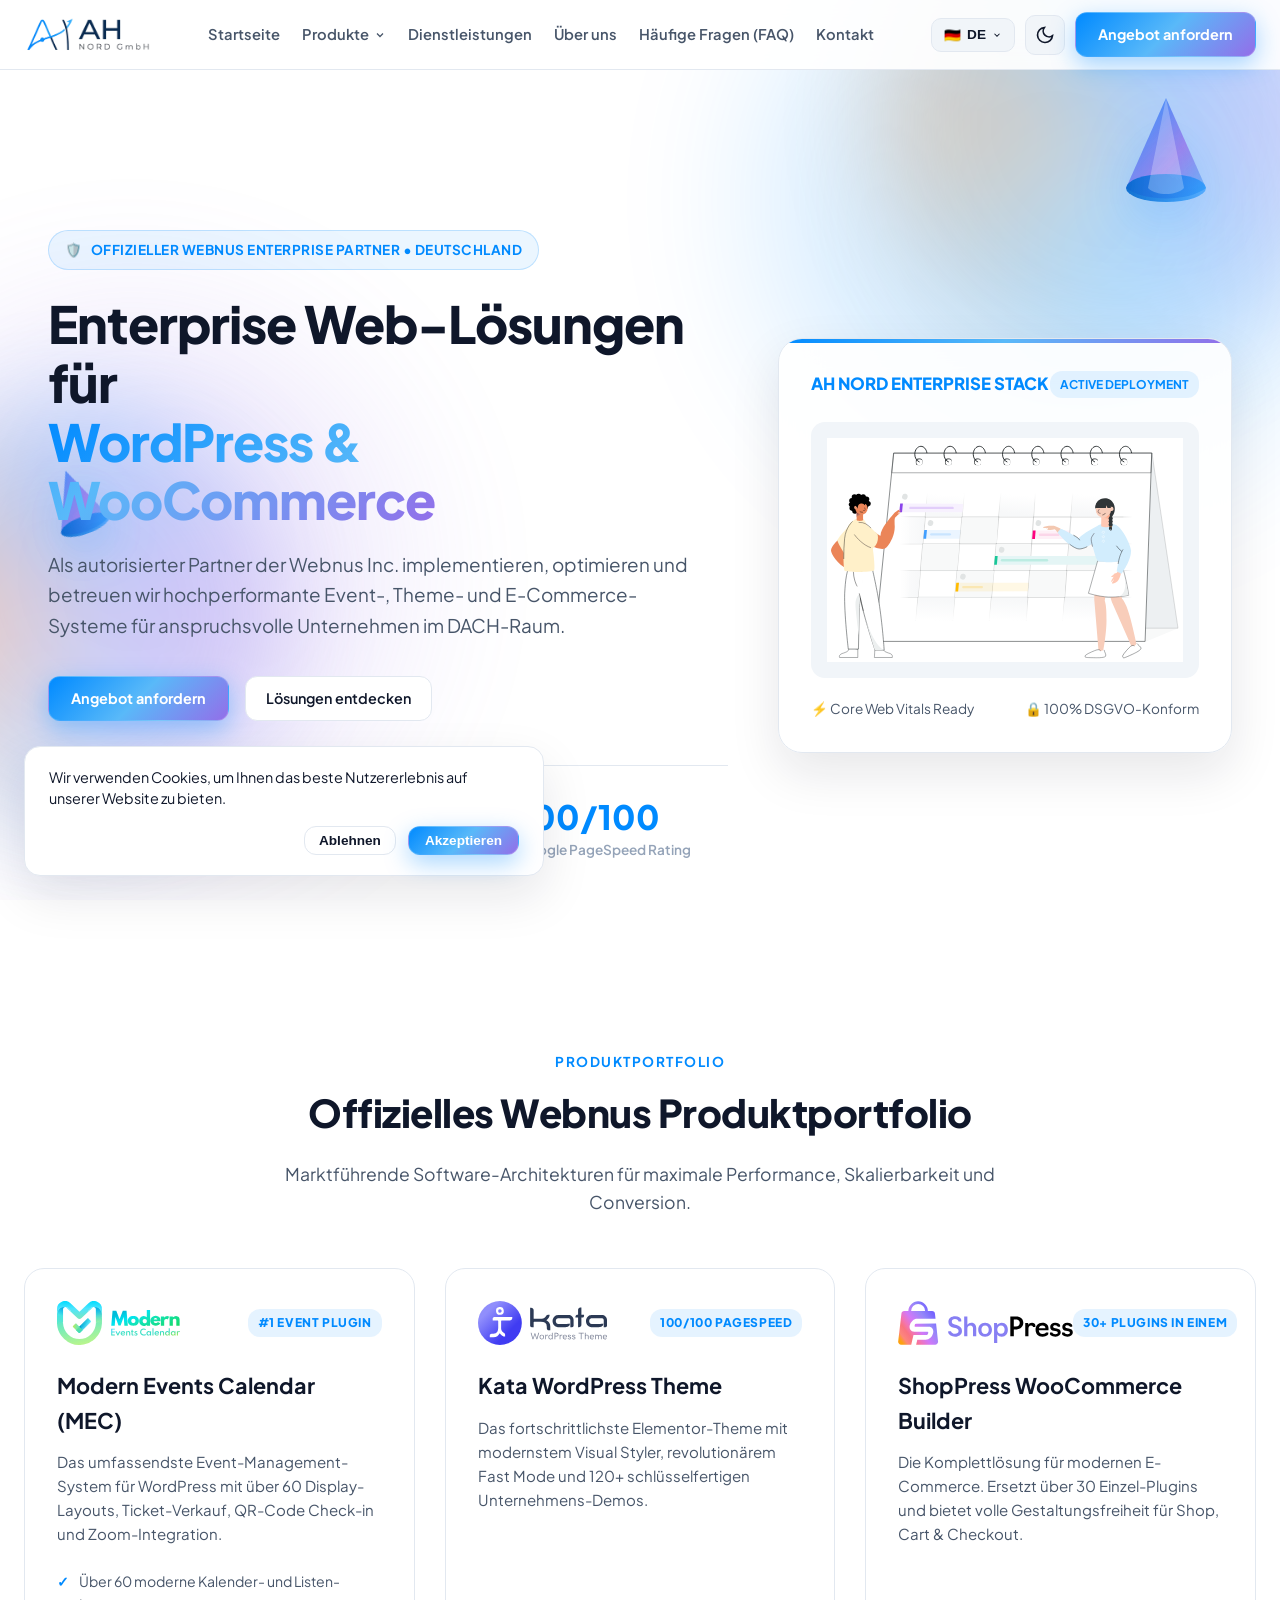
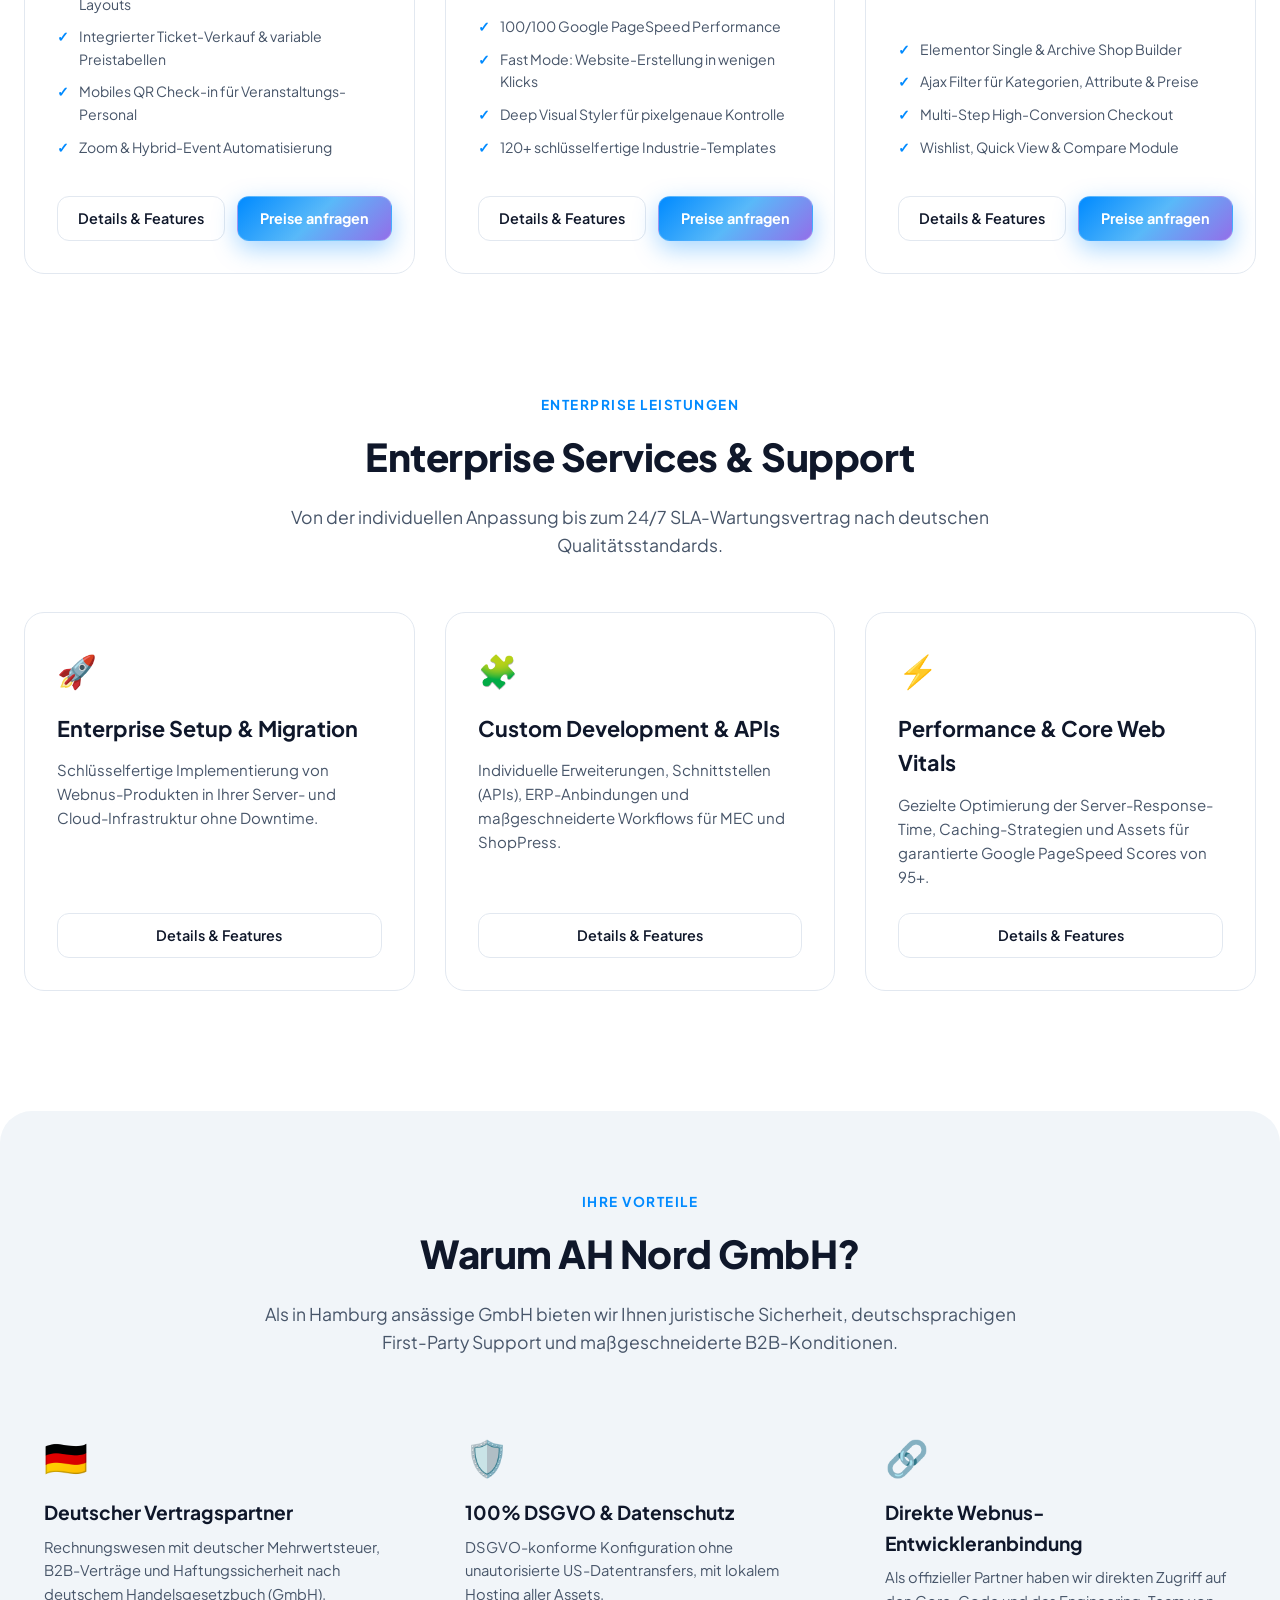
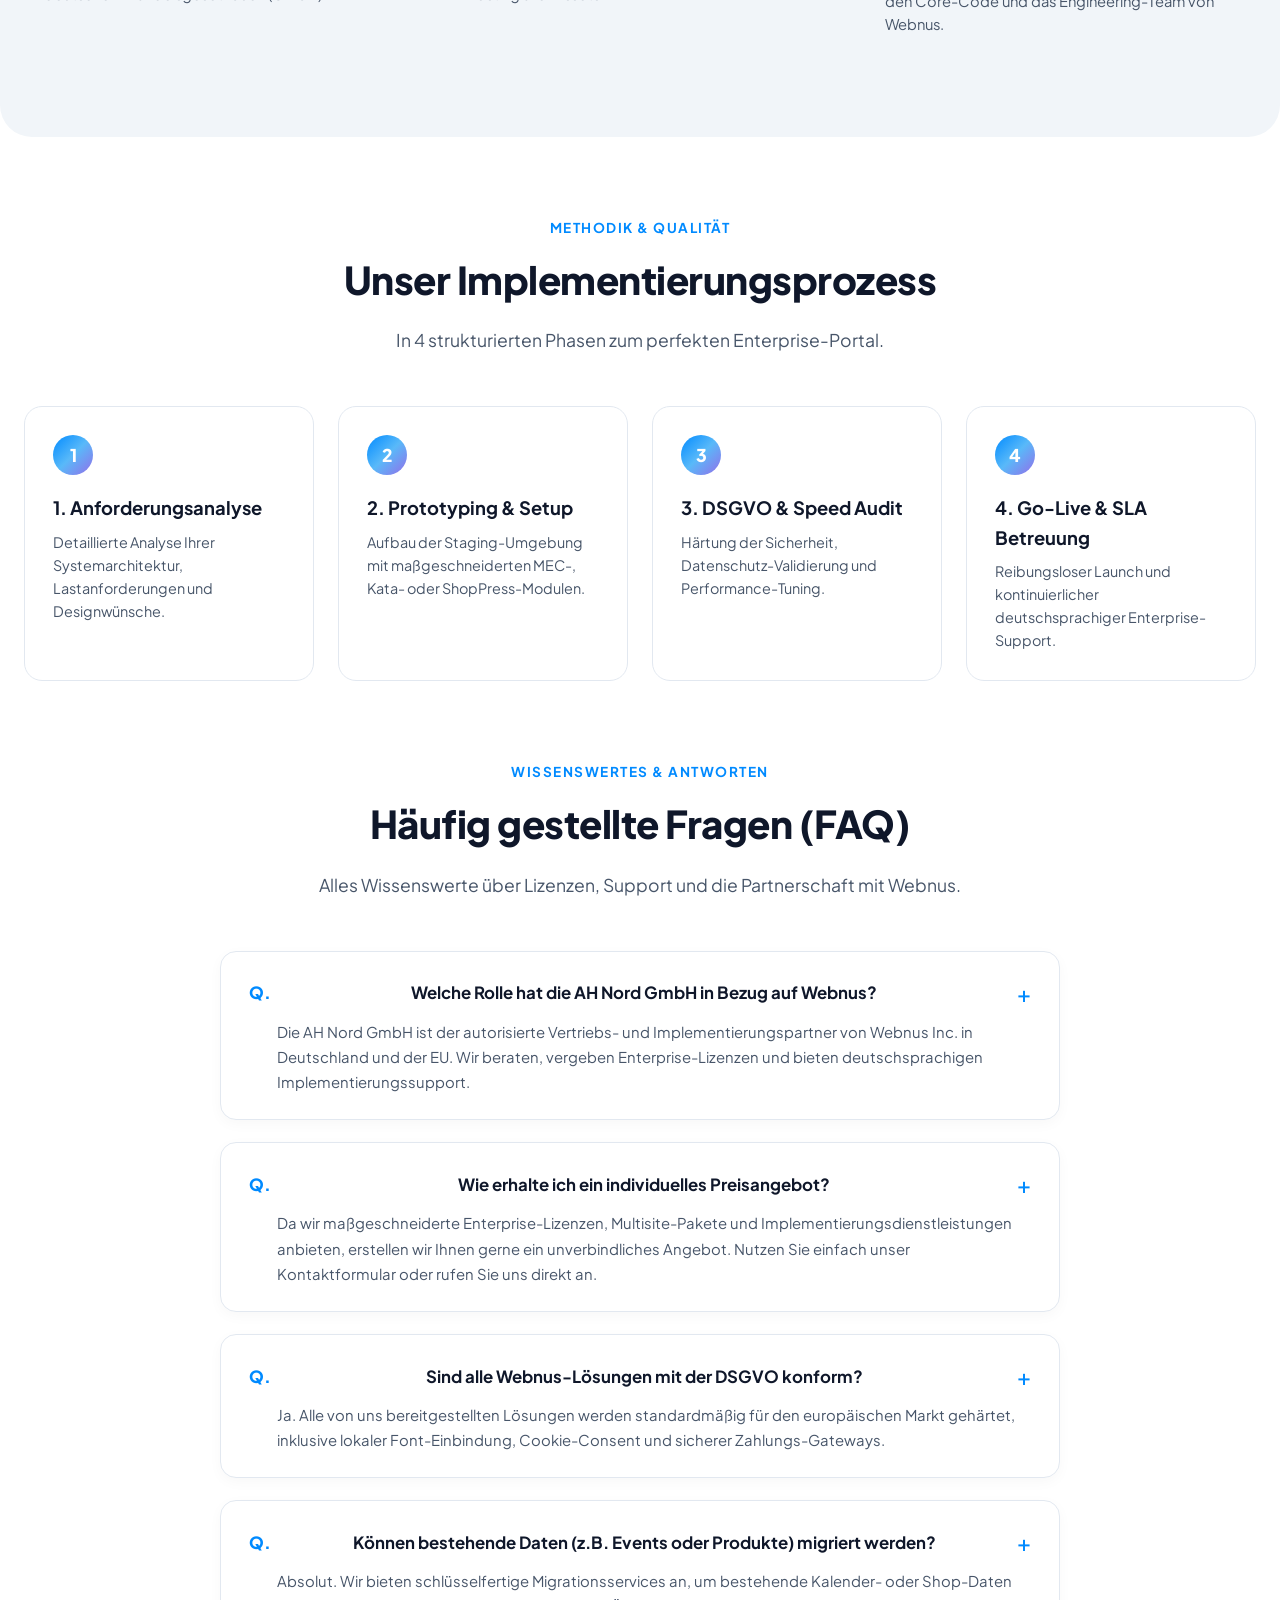
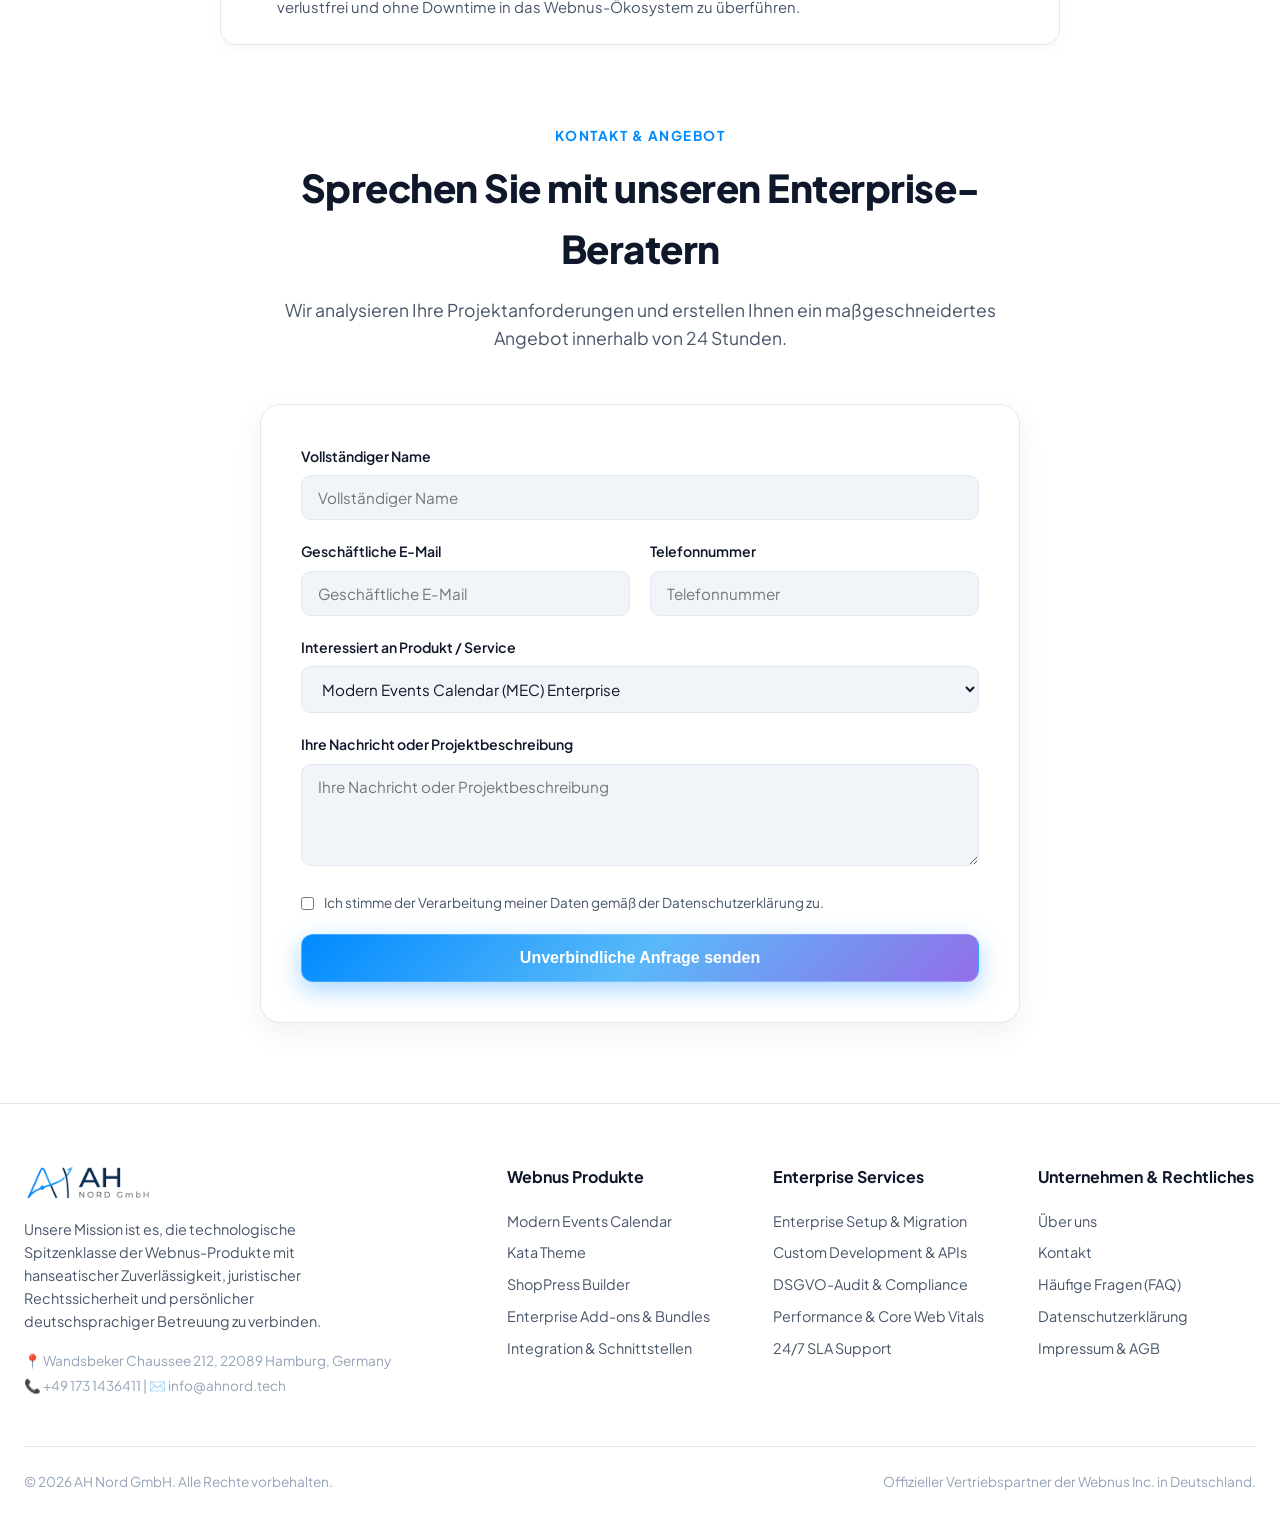
==== commit 7cf5becb: "Fix mobile horizontal overflow, standardize FAQ box spacing with 22px gap, expand About, Contact, Te" ====
--- a/index.html
+++ b/index.html
@@ -456,7 +456,7 @@
             <label class="form-label" data-i18n="form_name">Vollständiger Name</label>
             <input type="text" class="form-input" required placeholder="z.B. Markus Weber" data-i18n="form_name">
           </div>
-          <div style="display:grid; grid-template-columns:1fr 1fr; gap:20px;">
+          <div class="form-grid-2">
             <div class="form-group">
               <label class="form-label" data-i18n="form_email">Geschäftliche E-Mail</label>
               <input type="email" class="form-input" required placeholder="name@unternehmen.de" data-i18n="form_email">
--- a/css/style.css
+++ b/css/style.css
@@ -81,8 +81,9 @@
   position: fixed;
   top: 0;
   left: 0;
-  width: 100vw;
-  height: 100vh;
+  width: 100%;
+  height: 100%;
+  max-width: 100%;
   pointer-events: none;
   z-index: 0;
   overflow: hidden;
@@ -537,8 +538,8 @@
 .mobile-drawer {
   position: fixed;
   top: 0;
-  right: -320px;
-  width: 300px;
+  right: 0;
+  width: min(320px, 85vw);
   height: 100vh;
   background: var(--bg-surface);
   border-left: 1px solid var(--border-color);
@@ -547,12 +548,15 @@
   display: flex;
   flex-direction: column;
   padding: 24px;
-  transition: right 0.35s cubic-bezier(0.16, 1, 0.3, 1);
+  transform: translateX(105%);
+  transition: transform 0.35s cubic-bezier(0.16, 1, 0.3, 1), visibility 0.35s;
+  visibility: hidden;
   overflow-y: auto;
 }
 
 .mobile-drawer.active {
-  right: 0;
+  transform: translateX(0);
+  visibility: visible;
 }
 
 .mobile-drawer-header {
@@ -1220,3 +1224,121 @@
     padding-bottom: 110px !important;
   }
 }
+
+/* Standardized FAQ System with Generous Spacing */
+.faq-grid,
+.faq-container {
+  display: flex;
+  flex-direction: column;
+  gap: 22px !important;
+  max-width: 860px;
+  margin: 0 auto;
+}
+
+.faq-item {
+  background: var(--bg-surface);
+  border: 1px solid var(--border-color);
+  border-radius: 16px;
+  padding: 24px 28px;
+  transition: all 0.25s ease;
+  box-shadow: 0 4px 14px rgba(0, 0, 0, 0.03);
+  cursor: pointer;
+  margin-bottom: 0 !important;
+}
+
+.faq-item:hover {
+  border-color: var(--primary-blue);
+  box-shadow: 0 8px 24px rgba(0, 138, 255, 0.1);
+  transform: translateY(-2px);
+}
+
+.faq-item.active {
+  border-color: var(--primary-blue);
+  box-shadow: 0 6px 20px rgba(0, 138, 255, 0.12);
+}
+
+.faq-q {
+  font-size: 1.05rem;
+  font-weight: 700;
+  color: var(--text-primary);
+  margin-bottom: 8px;
+  display: flex;
+  align-items: center;
+  justify-content: space-between;
+  gap: 12px;
+}
+
+.faq-q::after {
+  content: "+";
+  font-size: 1.4rem;
+  font-weight: 500;
+  color: var(--primary-blue);
+  transition: transform 0.25s ease;
+  flex-shrink: 0;
+}
+
+.faq-item.active .faq-q::after {
+  transform: rotate(45deg);
+}
+
+.faq-a {
+  font-size: 0.93rem;
+  color: var(--text-secondary);
+  line-height: 1.7;
+}
+
+/* Form Responsive Grid */
+.form-grid-2 {
+  display: grid;
+  grid-template-columns: 1fr 1fr;
+  gap: 20px;
+}
+
+@media (max-width: 768px) {
+  .form-grid-2 {
+    grid-template-columns: 1fr;
+    gap: 16px;
+  }
+}
+
+/* Zero Mobile Overflow Enforcement */
+@media (max-width: 768px) {
+  html, body {
+    overflow-x: hidden !important;
+    max-width: 100vw;
+  }
+  
+  .hero-badge {
+    white-space: normal !important;
+    text-align: left;
+    max-width: 100%;
+    font-size: 0.78rem !important;
+    padding: 6px 12px;
+    line-height: 1.4;
+  }
+
+  .site-header {
+    max-width: 100vw;
+    overflow: hidden;
+  }
+
+  .header-container {
+    max-width: 100%;
+    padding: 10px 14px;
+    gap: 8px;
+  }
+
+  .product-card {
+    padding: 24px 20px;
+  }
+
+  .product-card-actions {
+    flex-direction: column;
+    gap: 10px;
+  }
+
+  .footer-grid {
+    grid-template-columns: 1fr !important;
+    gap: 36px !important;
+  }
+}
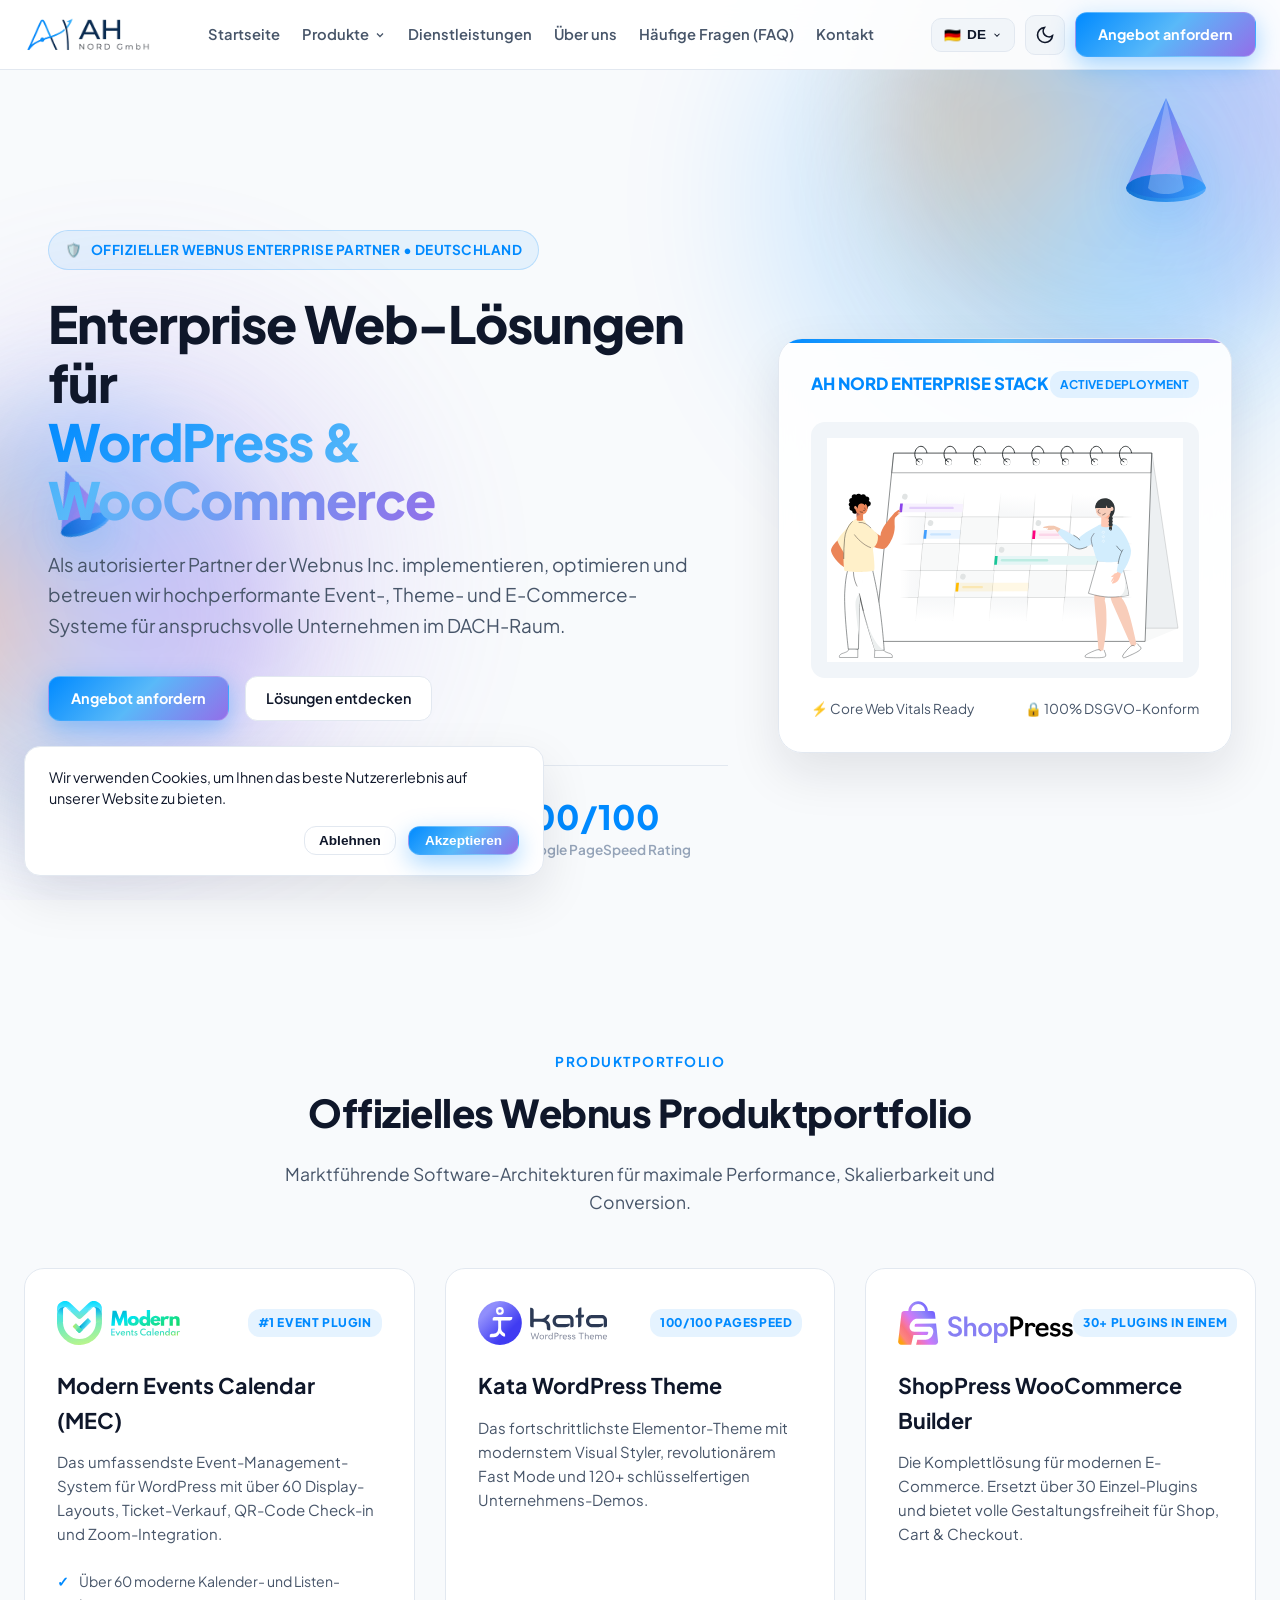
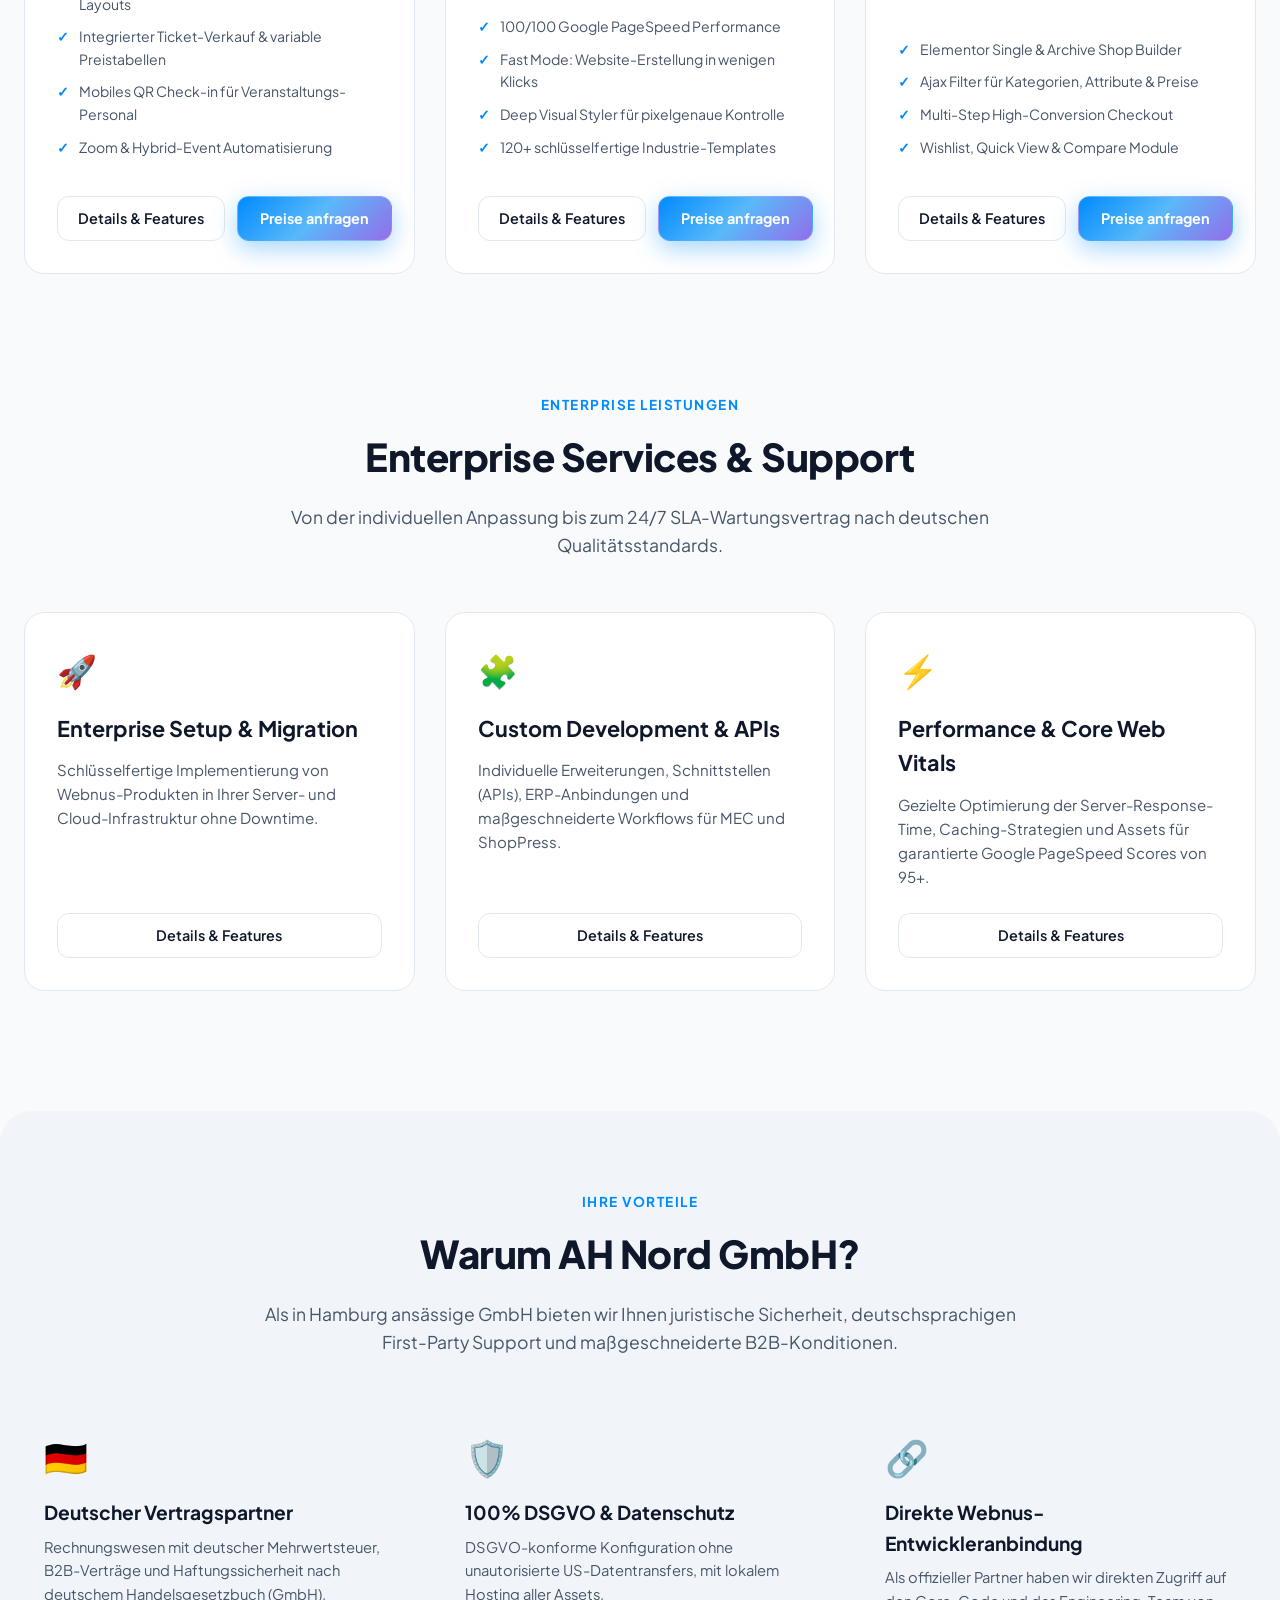
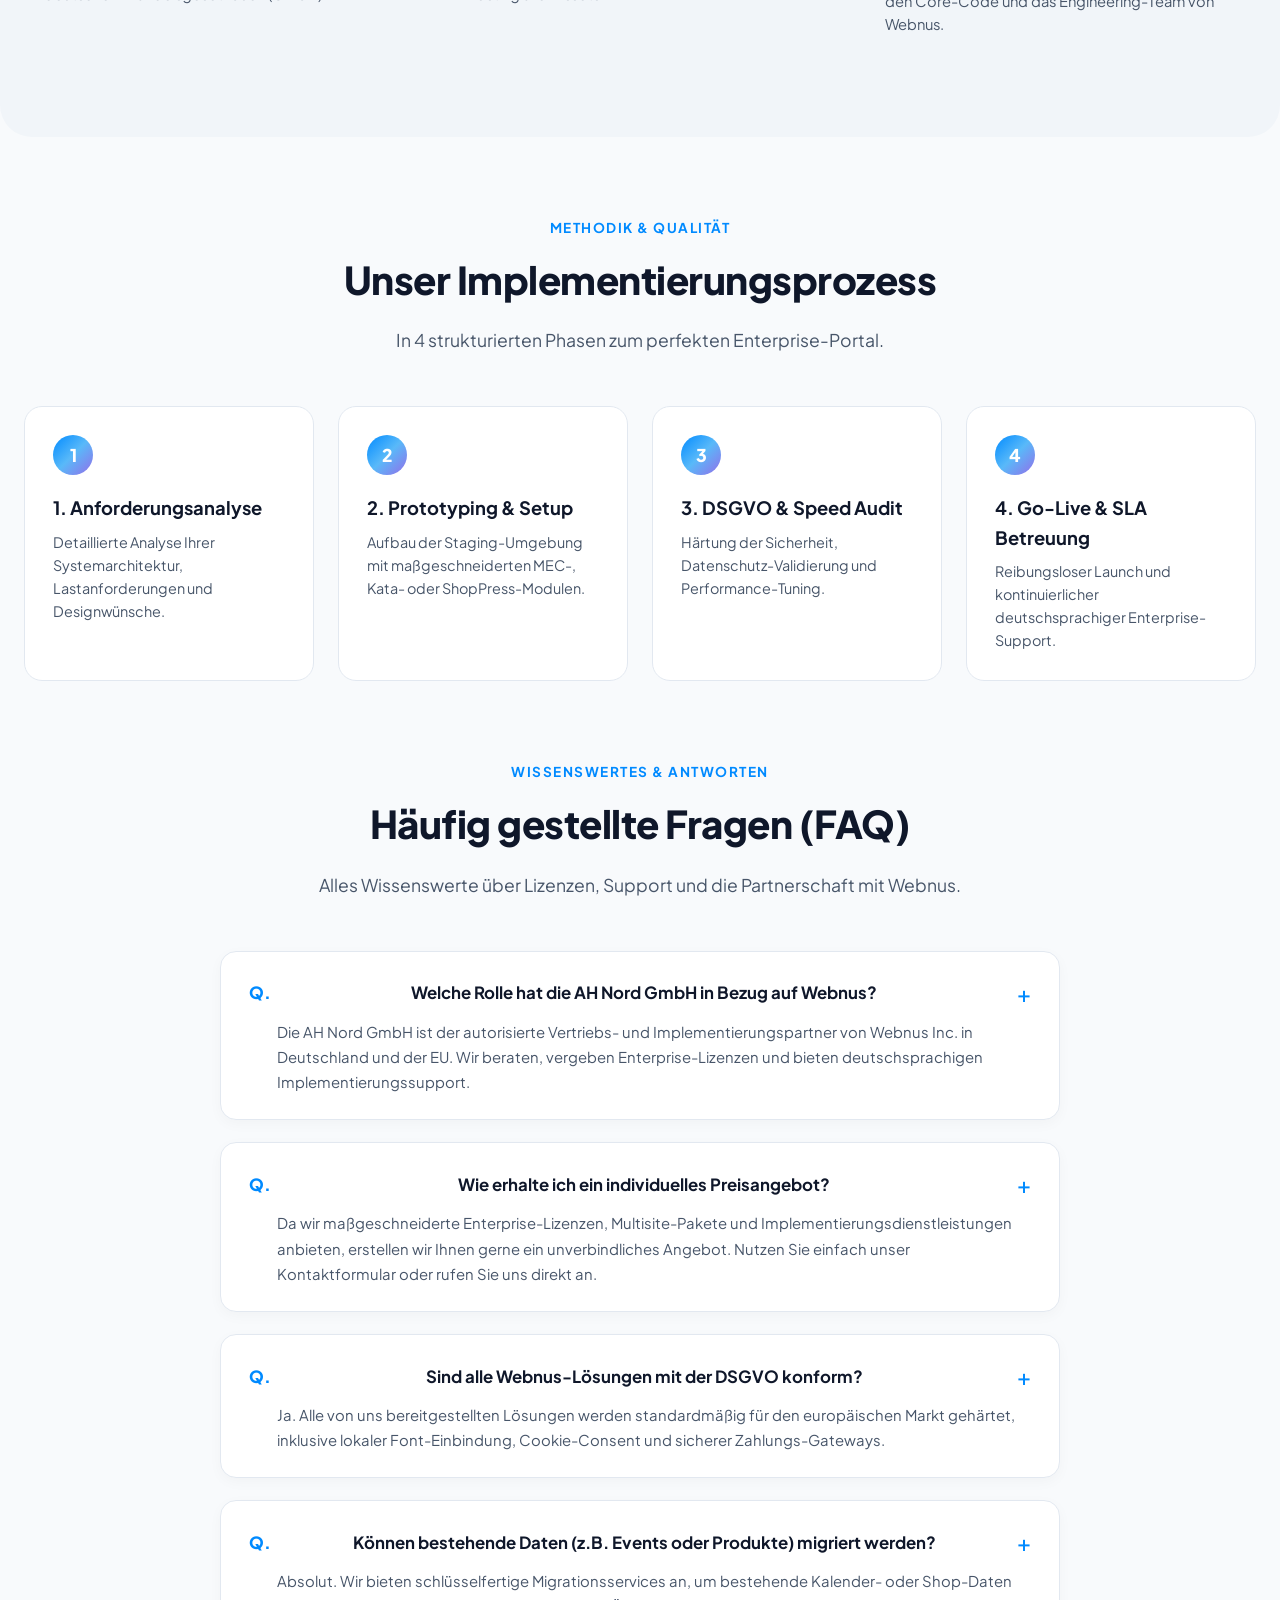
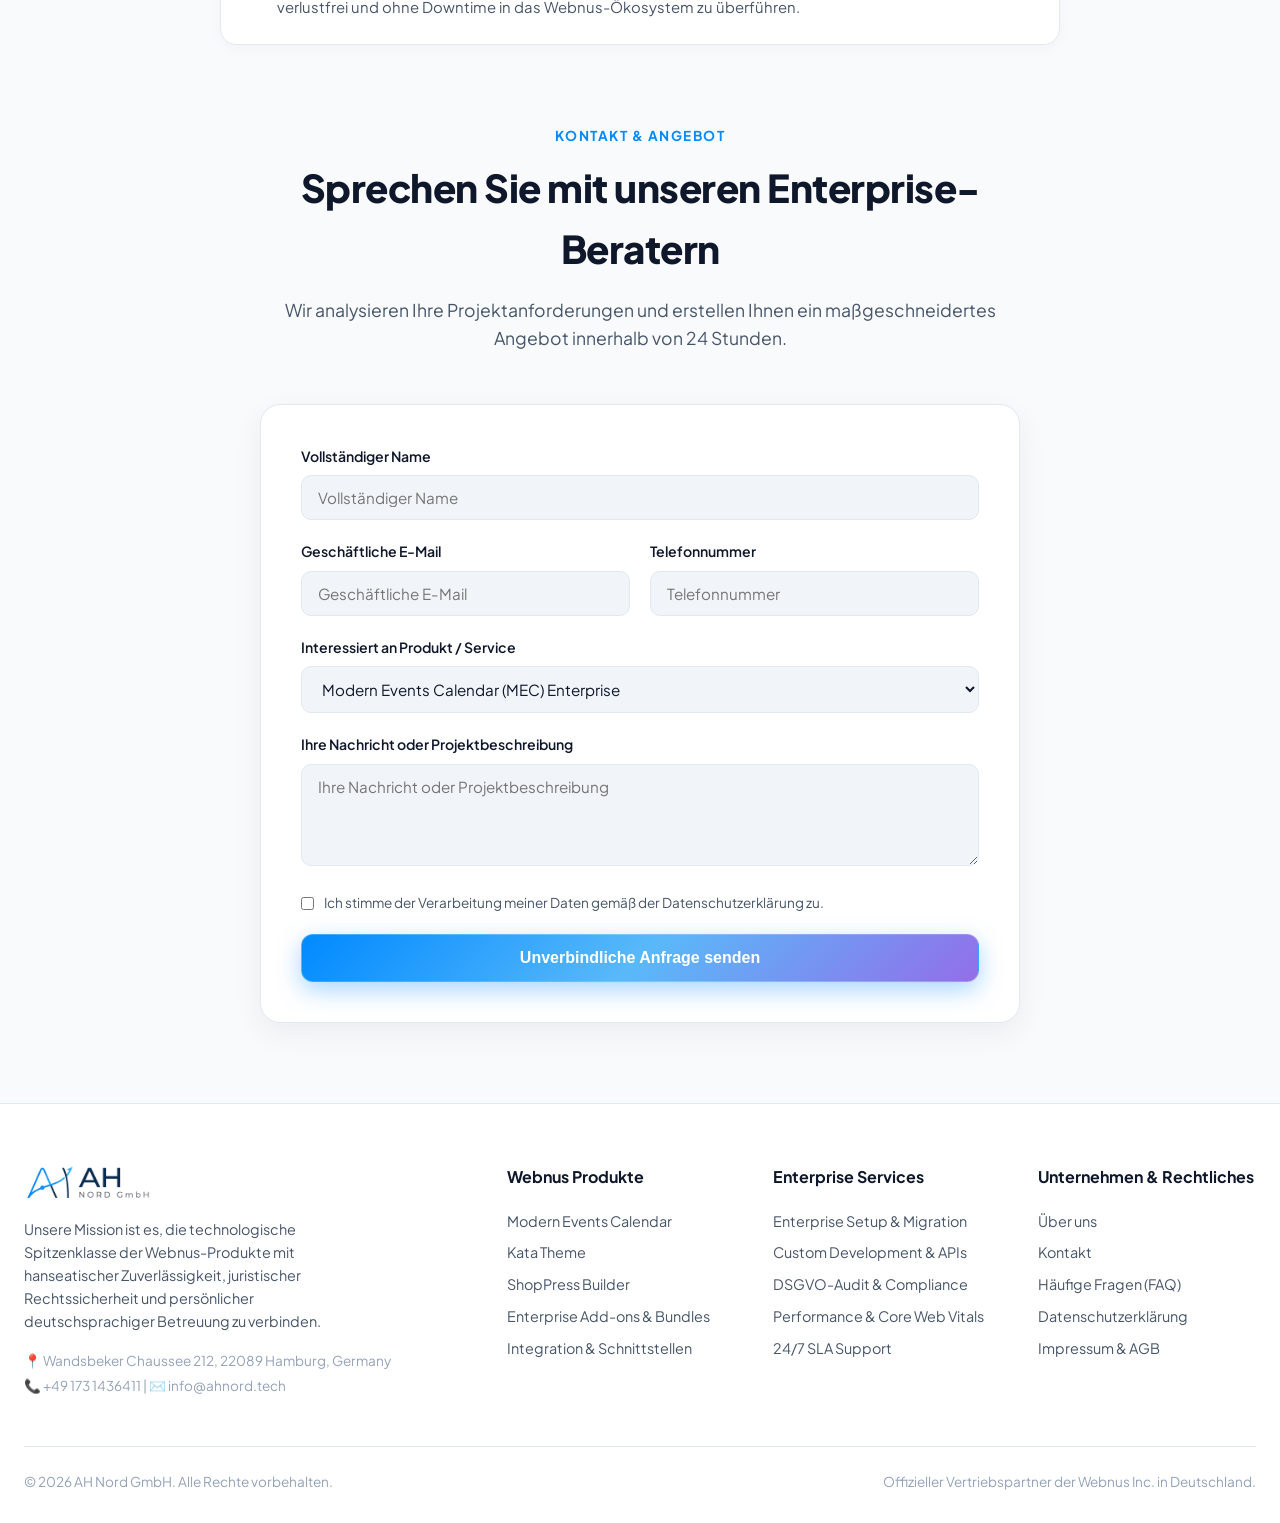
==== commit 859fcc14: "Bust CSS cache with style.css?v=2.1 across all 13 HTML pages to enforce instant dark mode background" ====
--- a/index.html
+++ b/index.html
@@ -17,7 +17,7 @@
   <link rel="preconnect" href="https://fonts.googleapis.com">
   <link rel="preconnect" href="https://fonts.gstatic.com" crossorigin>
   <link href="https://fonts.googleapis.com/css2?family=Plus+Jakarta+Sans:wght@400;500;600;700;800;900&display=swap" rel="stylesheet">
-  <link rel="stylesheet" href="./css/style.css">
+  <link rel="stylesheet" href="./css/style.css?v=2.1">
 </head>
 <body>
   <!-- Ambient Floating Animation Shapes (Conical Gradients & 3D Cones) -->
--- a/css/style.css
+++ b/css/style.css
@@ -10,6 +10,7 @@
   
   /* Light Theme (Default) */
   --bg-body: #F8FAFC;
+  --bg-primary: #F8FAFC;
   --bg-surface: #FFFFFF;
   --bg-surface-alt: #F1F5F9;
   --bg-surface-glass: rgba(255, 255, 255, 0.90);
@@ -27,6 +28,7 @@
 
 [data-theme="dark"] {
   --bg-body: #070B14;
+  --bg-primary: #070B14;
   --bg-surface: #0E1626;
   --bg-surface-alt: #131E33;
   --bg-surface-glass: rgba(14, 22, 38, 0.90);
@@ -53,11 +55,14 @@
   box-sizing: border-box;
   scroll-behavior: smooth;
   overflow-x: clip;
+  background-color: var(--bg-body);
+  color: var(--text-primary);
+  transition: background-color 0.3s ease, color 0.3s ease;
 }
 
 body {
   font-family: 'Plus Jakarta Sans', -apple-system, BlinkMacSystemFont, 'Segoe UI', Roboto, sans-serif;
-  background-color: var(--bg-primary);
+  background-color: var(--bg-body);
   color: var(--text-primary);
   line-height: 1.6;
   min-height: 100vh;
@@ -545,18 +550,14 @@
   border-left: 1px solid var(--border-color);
   box-shadow: var(--shadow-lg);
   z-index: 2000;
-  display: flex;
+  display: none;
   flex-direction: column;
   padding: 24px;
-  transform: translateX(105%);
-  transition: transform 0.35s cubic-bezier(0.16, 1, 0.3, 1), visibility 0.35s;
-  visibility: hidden;
   overflow-y: auto;
 }
 
 .mobile-drawer.active {
-  transform: translateX(0);
-  visibility: visible;
+  display: flex !important;
 }
 
 .mobile-drawer-header {
@@ -1342,3 +1343,18 @@
     gap: 36px !important;
   }
 }
+
+@media (max-width: 768px) {
+  .product-card-top {
+    flex-wrap: wrap !important;
+    gap: 8px !important;
+    align-items: flex-start !important;
+  }
+  
+  .product-badge {
+    font-size: 0.72rem !important;
+    padding: 3px 8px !important;
+    max-width: 100% !important;
+    white-space: normal !important;
+  }
+}
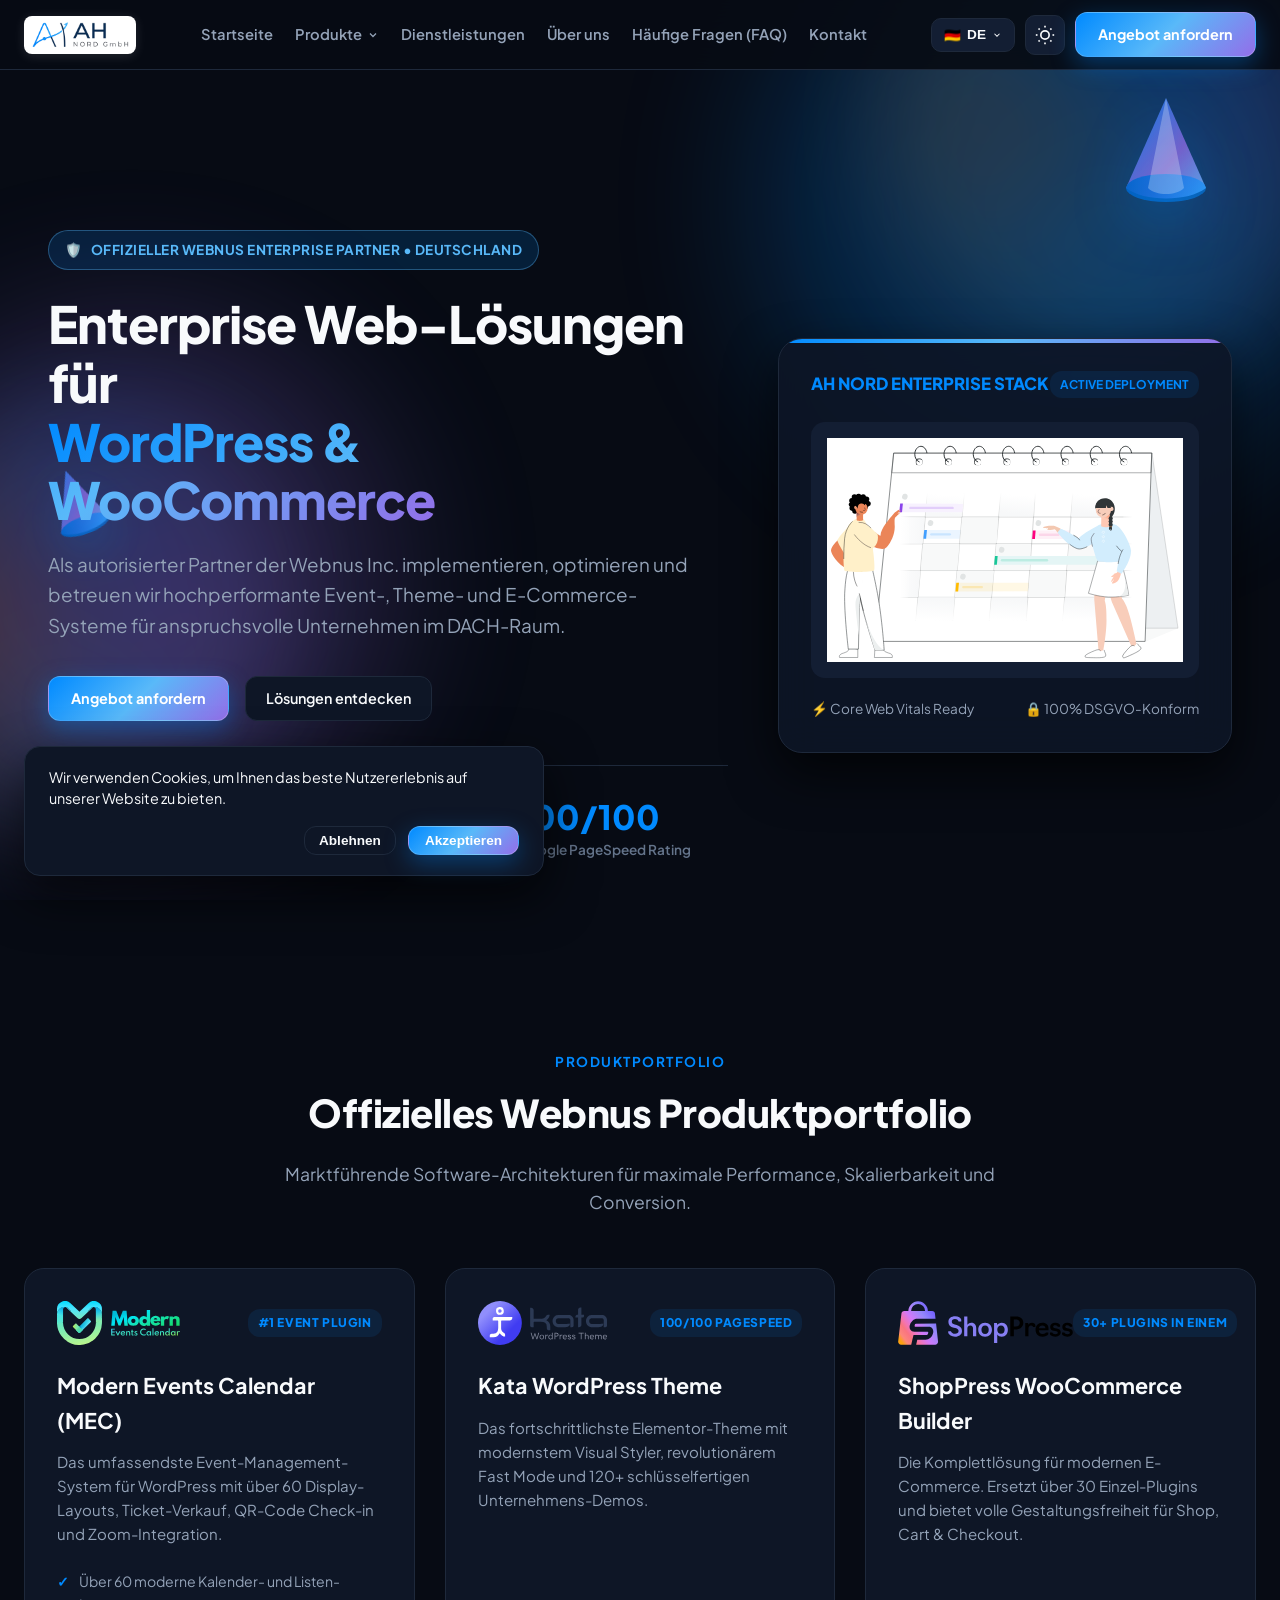
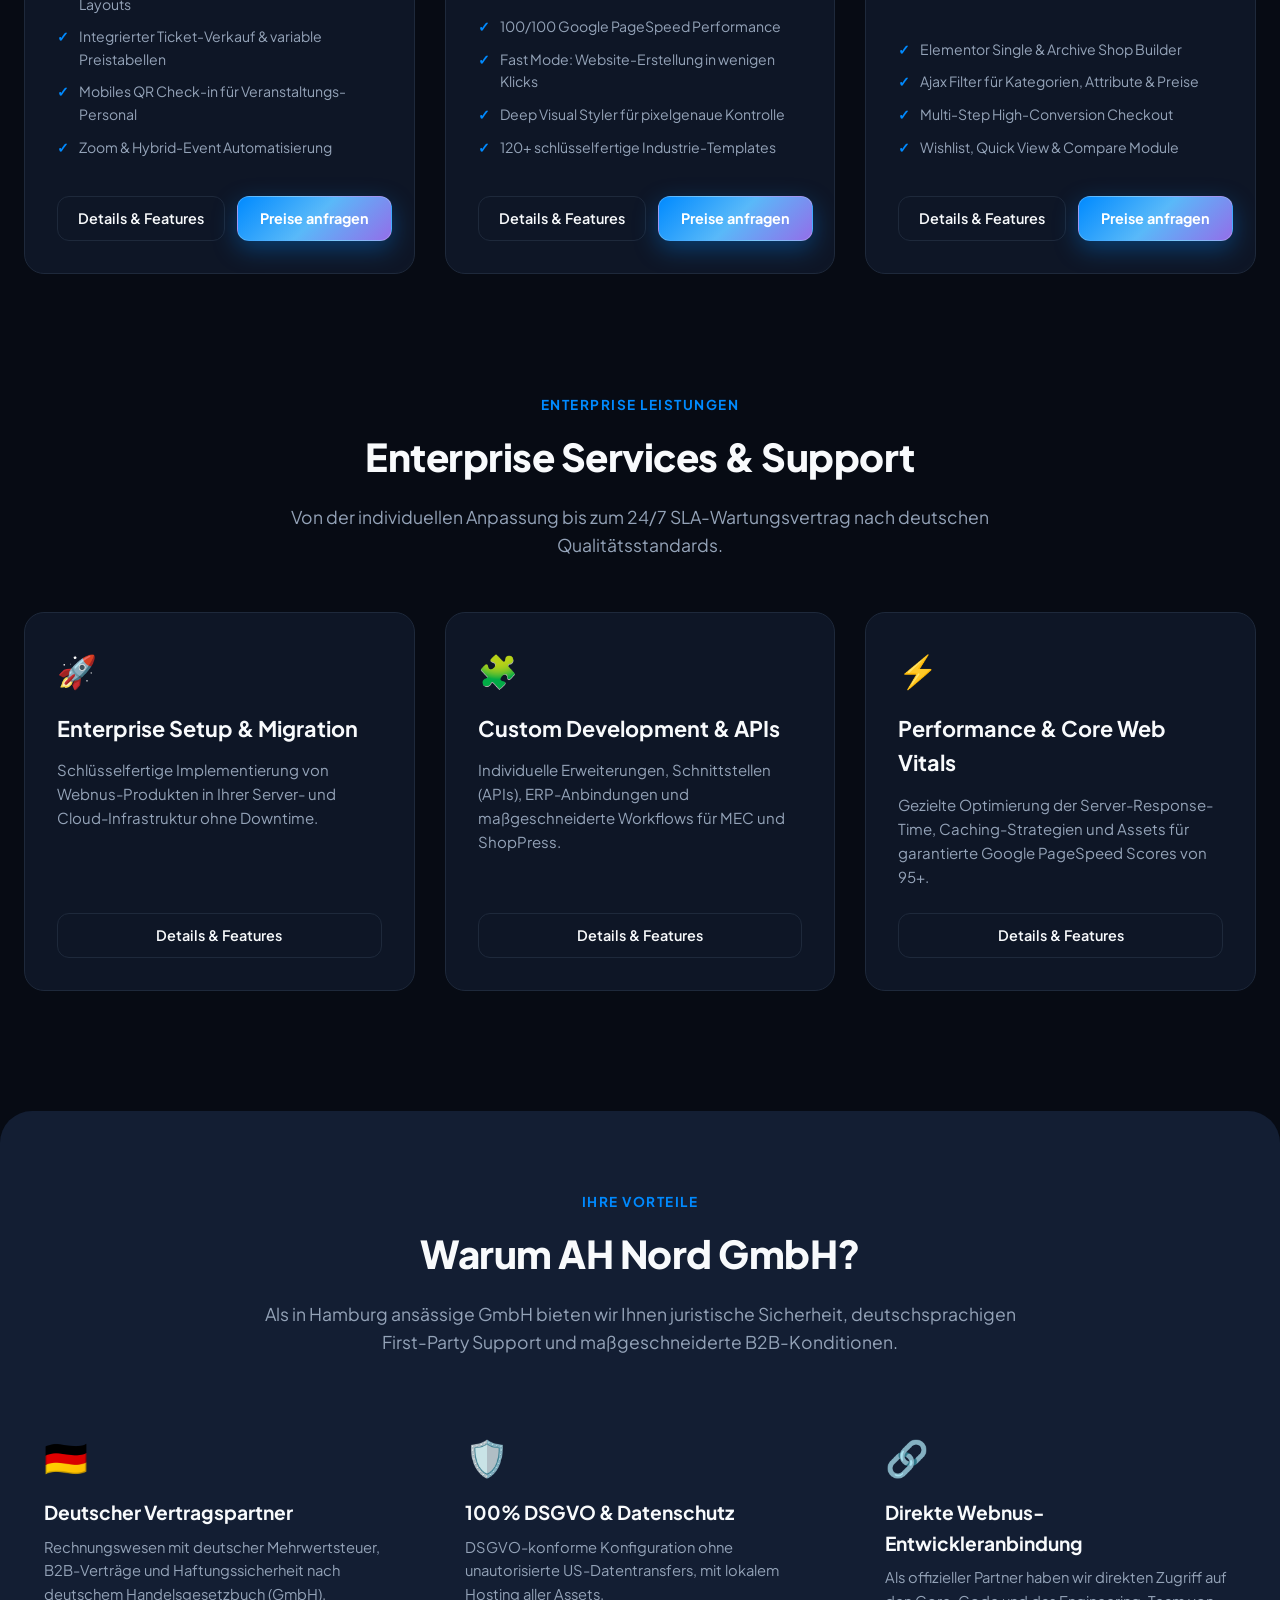
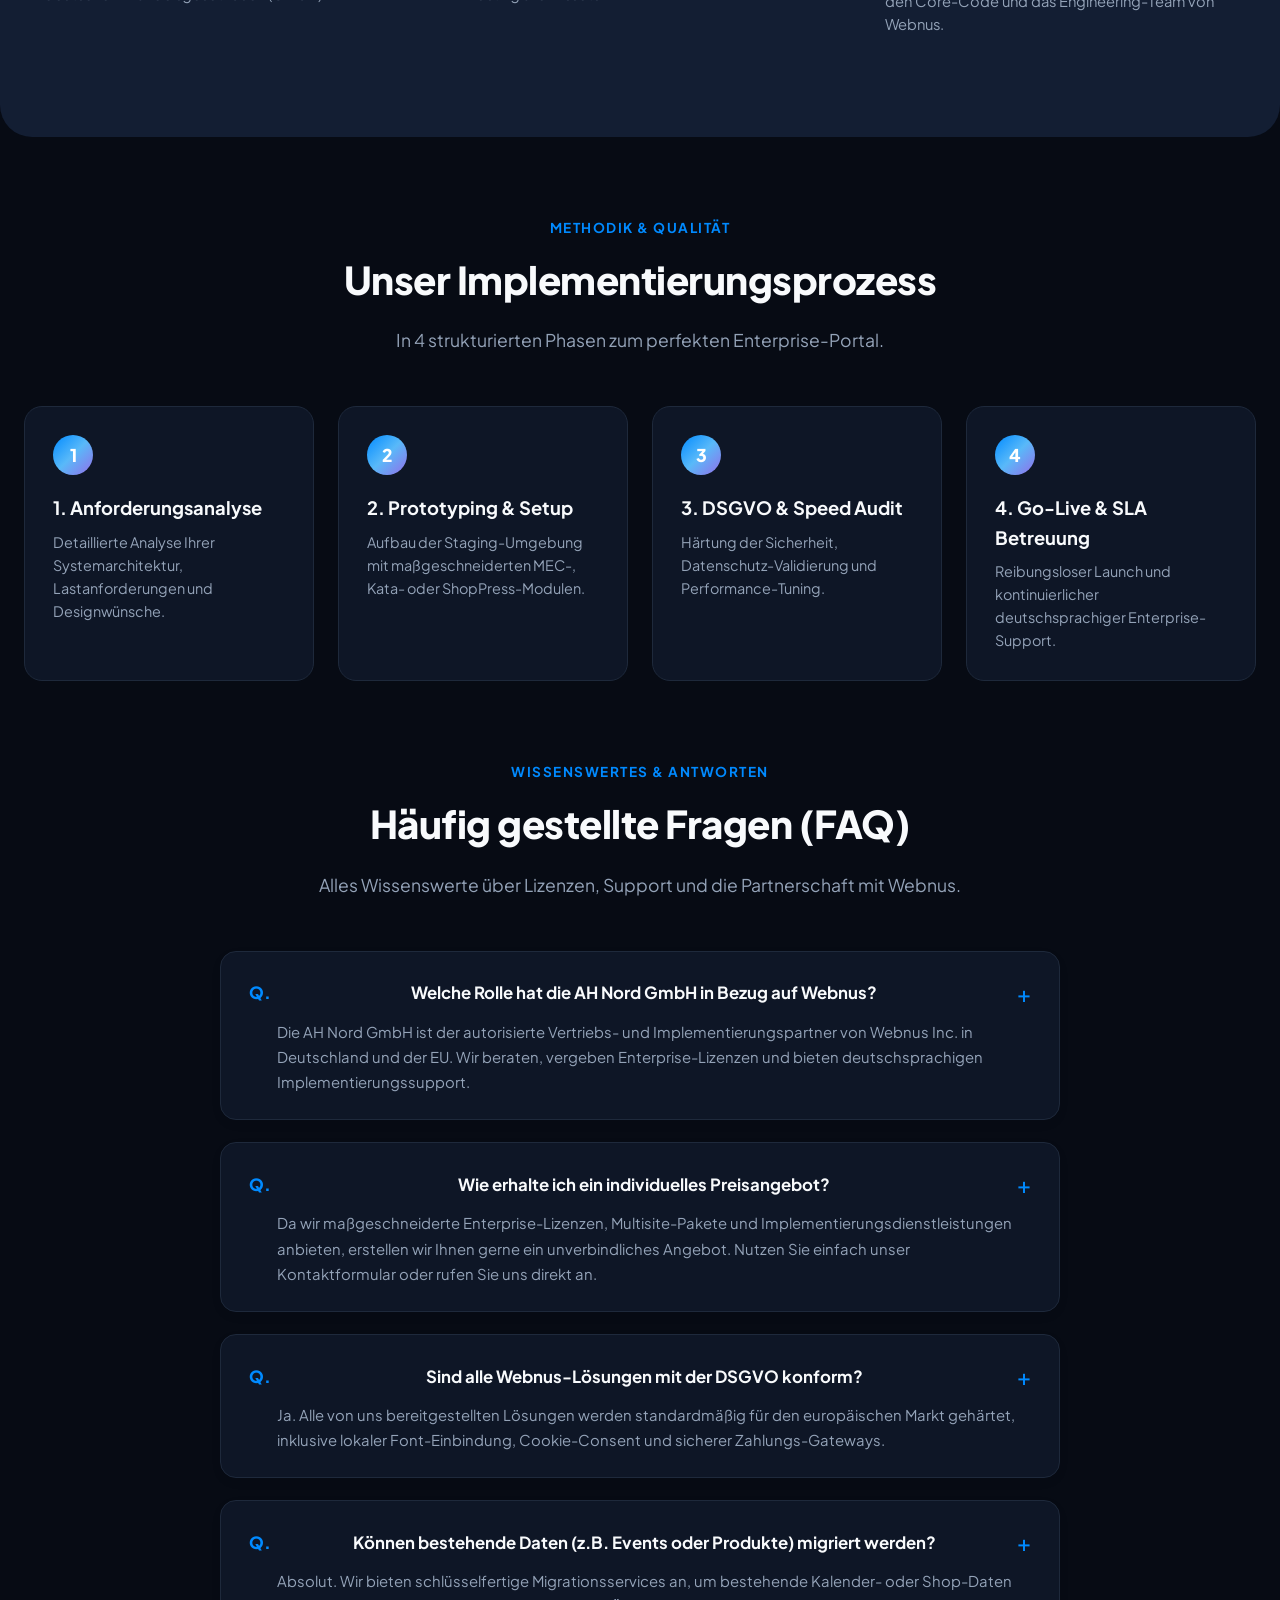
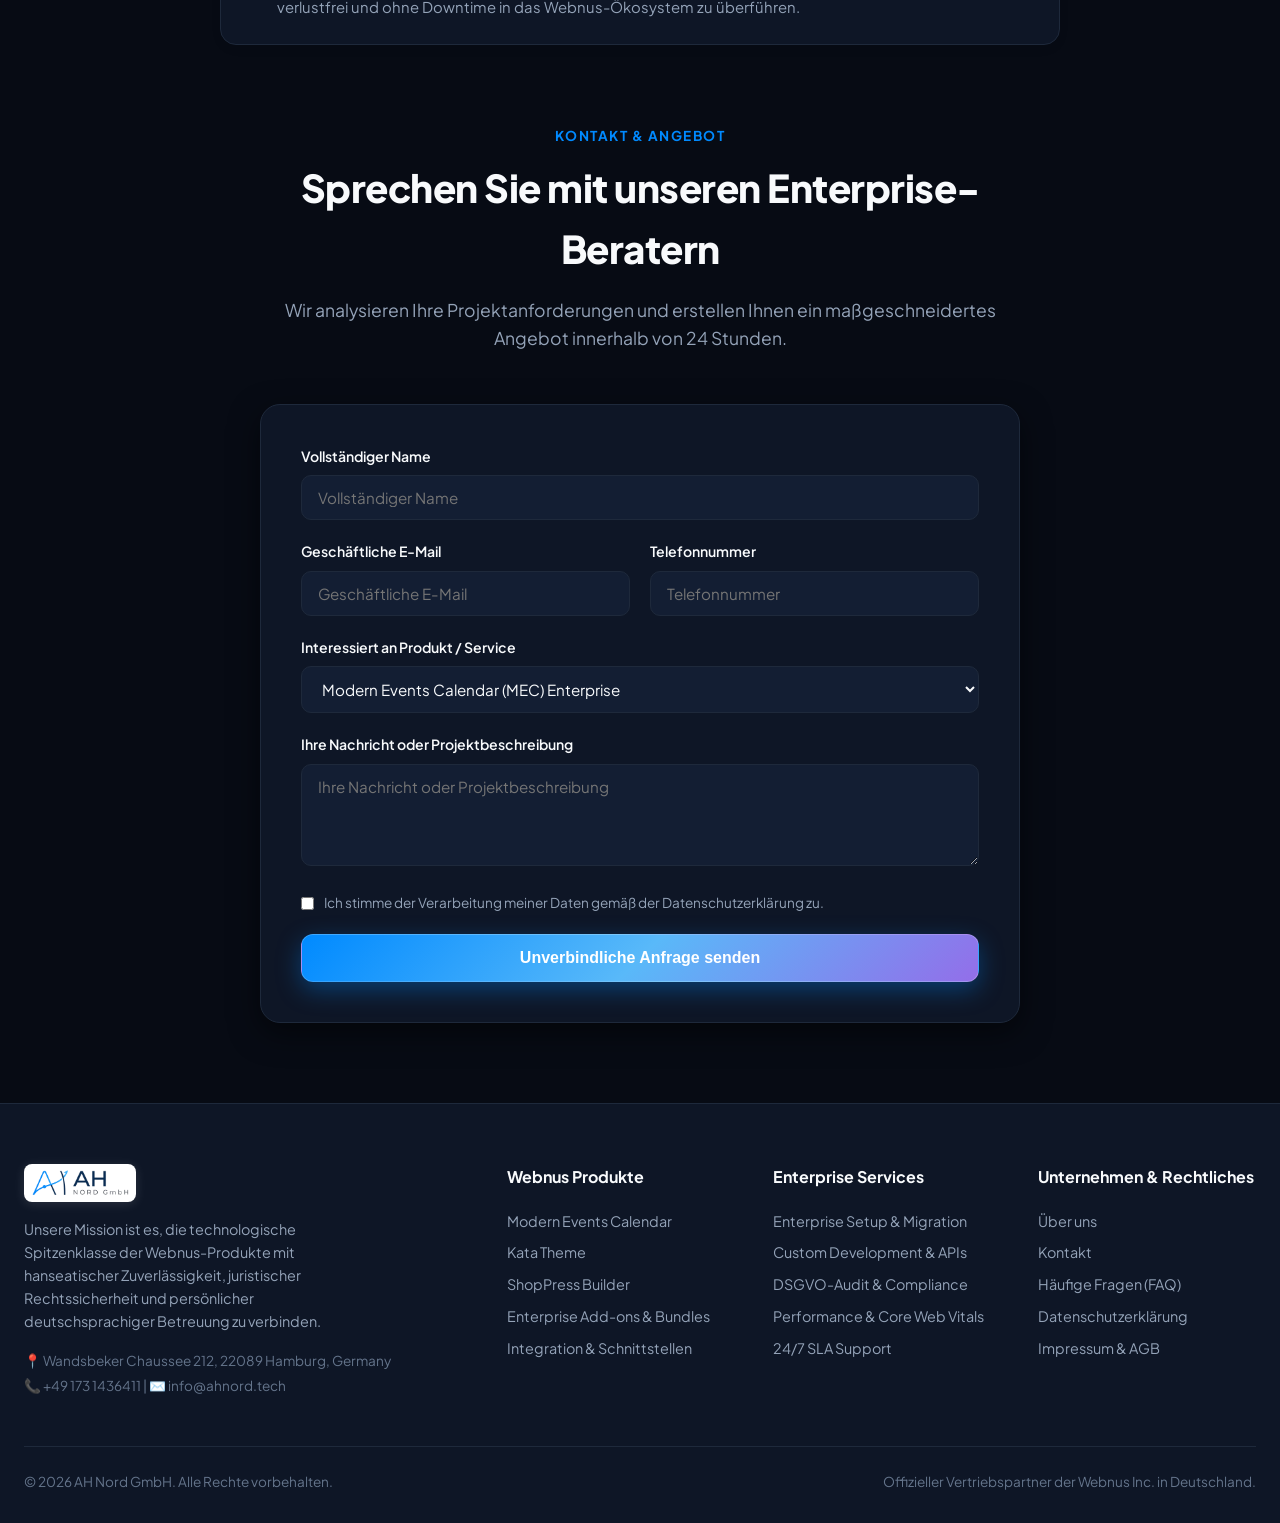
==== commit 79483ff0: "Set default language to German (DE) and default theme to Dark mode for first-time visitors" ====
--- a/index.html
+++ b/index.html
@@ -1,5 +1,5 @@
 <!DOCTYPE html>
-<html lang="de" data-theme="light">
+<html lang="de" data-theme="dark">
 <head>
   <meta charset="UTF-8">
   <meta name="viewport" content="width=device-width, initial-scale=1.0">
@@ -17,7 +17,7 @@
   <link rel="preconnect" href="https://fonts.googleapis.com">
   <link rel="preconnect" href="https://fonts.gstatic.com" crossorigin>
   <link href="https://fonts.googleapis.com/css2?family=Plus+Jakarta+Sans:wght@400;500;600;700;800;900&display=swap" rel="stylesheet">
-  <link rel="stylesheet" href="./css/style.css?v=2.1">
+  <link rel="stylesheet" href="./css/style.css?v=2.2">
 </head>
 <body>
   <!-- Ambient Floating Animation Shapes (Conical Gradients & 3D Cones) -->
@@ -123,7 +123,7 @@
 
         <!-- Theme Toggle Button -->
         <button class="btn-theme-toggle" aria-label="Farbschema umschalten" title="Theme umschalten">
-          <svg class="theme-icon-sun" viewBox="0 0 24 24" style="display:none;">
+          <svg class="theme-icon-sun" viewBox="0 0 24 24">
             <circle cx="12" cy="12" r="5"></circle>
             <line x1="12" y1="1" x2="12" y2="3"></line>
             <line x1="12" y1="21" x2="12" y2="23"></line>
@@ -134,7 +134,7 @@
             <line x1="4.22" y1="19.78" x2="5.64" y2="18.36"></line>
             <line x1="18.36" y1="5.64" x2="19.78" y2="4.22"></line>
           </svg>
-          <svg class="theme-icon-moon" viewBox="0 0 24 24">
+          <svg class="theme-icon-moon" viewBox="0 0 24 24" style="display:none;">
             <path d="M21 12.79A9 9 0 1 1 11.21 3 7 7 0 0 0 21 12.79z"></path>
           </svg>
         </button>
@@ -576,6 +576,6 @@
     </div>
   </footer>
 
-  <script src="./js/main.js"></script>
+  <script src="./js/main.js?v=2.2"></script>
 </body>
 </html>
